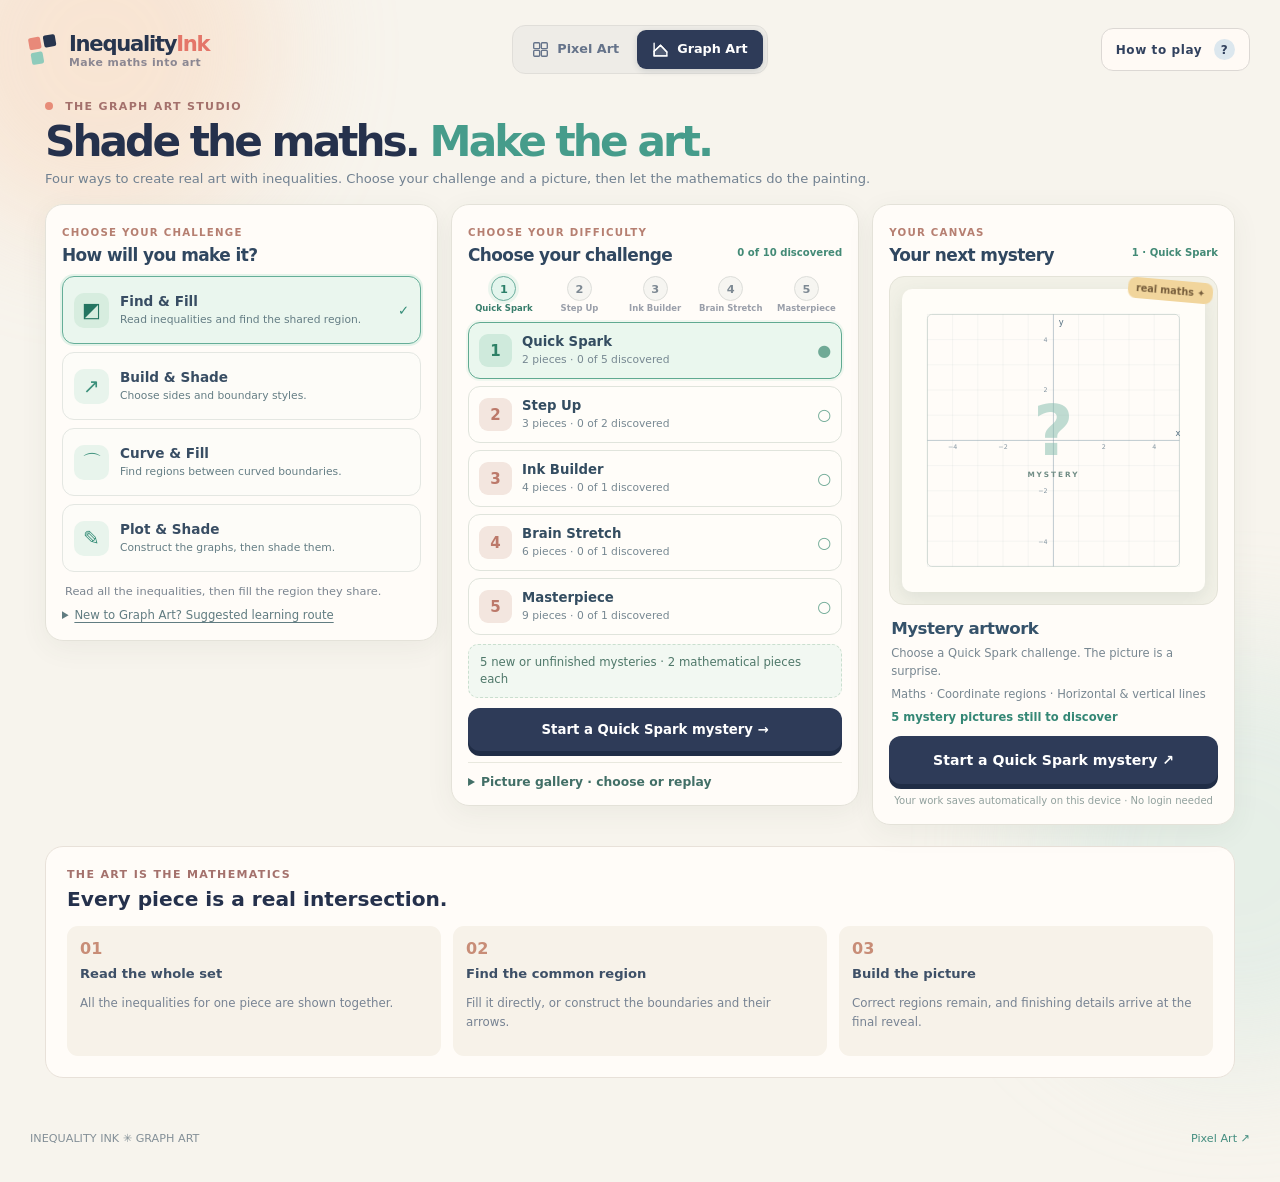
==== regions/index.html @ f9f7d922 "Refresh Graph Art modules so new Quick Spark pictures load on existing devices" ====
<!doctype html>
<html lang="en">
<head>
  <meta charset="utf-8" />
  <meta name="viewport" content="width=device-width,initial-scale=1.0" />
  <meta name="theme-color" content="#f5f1e9" />
  <meta name="description" content="Create mathematical graph art across four modes: find and fill inequalities, build regions, fill curved regions, or plot and shade your own graph boundaries." />
  <title>Graph Art | Inequality Ink</title>
  <link rel="icon" href="data:image/svg+xml,%3Csvg xmlns='http://www.w3.org/2000/svg' viewBox='0 0 64 64'%3E%3Crect width='64' height='64' rx='14' fill='%232c3b57'/%3E%3Cpath d='M9 32 32 8 55 32 32 56Z' fill='%237cc2af'/%3E%3Cpath d='M9 32 32 8 32 32Z' fill='%23f6a17e'/%3E%3C/svg%3E" />
  <link rel="stylesheet" href="../styles.css?v=paint-desktop-v3" />
  <link rel="stylesheet" href="./regions.css?v=difficulty-graph-v1" />
  <link rel="stylesheet" href="../studio-design.css?v=pass3-v1" />
  <link rel="stylesheet" href="../help/how-to-play.css?v=guide-v1" />
  <script type="module" src="../help/how-to-play.mjs?v=guide-graph-tiers-v1"></script>
  <script type="module" src="./regions-app.mjs?v=graph-quick-sparks-v1"></script>
</head>
<body class="regions-page">
  <div class="ambient ambient-a" aria-hidden="true"></div>
  <div class="ambient ambient-b" aria-hidden="true"></div>
  <div class="app">
    <header class="topbar">
      <a class="brand" href="../" aria-label="Inequality Ink home">
        <span class="brand-mark" aria-hidden="true"><i></i><i></i><i></i></span>
        <span><strong>Inequality<span class="brand-accent">Ink</span></strong><small>Make maths into art</small></span>
      </a>
      <div class="top-actions">
        <nav class="studio-switch" aria-label="Art style">
          <a class="studio-tab" href="../"><span class="studio-icon" aria-hidden="true"><svg viewBox="0 0 20 20" fill="none"><rect x="2" y="2" width="7" height="7" rx="1.2"/><rect x="11" y="2" width="7" height="7" rx="1.2"/><rect x="2" y="11" width="7" height="7" rx="1.2"/><rect x="11" y="11" width="7" height="7" rx="1.2"/></svg></span><span>Pixel Art</span></a>
          <a class="studio-tab is-active" href="./" aria-current="page"><span class="studio-icon" aria-hidden="true"><svg viewBox="0 0 20 20" fill="none"><path d="M2.5 2.5v15h15"/><path d="m2.5 12 7.5-7 7.5 8v4.5h-15z" fill="currentColor" fill-opacity=".17"/><path d="m2.5 12 7.5-7 7.5 8" stroke-linejoin="round"/></svg></span><span>Graph Art</span></a>
        </nav>
        <button type="button" class="top-button graph-help-link" data-how-to-play>How to play <span aria-hidden="true">?</span></button>
      </div>
    </header>
    <main class="region-main">

      <section id="graphPicker" class="graph-picker graph-hub-picker" aria-labelledby="graphPickerTitle">
        <div class="graph-landing-intro">
          <div class="eyebrow"><span class="spark-dot"></span> THE GRAPH ART STUDIO</div>
          <h1 id="graphPickerTitle">Shade the maths. <em>Make the art.</em></h1>
          <p>Four ways to create real art with inequalities. Choose your challenge and a picture, then let the mathematics do the painting.</p>
        </div>

        <div class="graph-hub-workspace">
          <section class="graph-picker-modes graph-hub-modes" aria-labelledby="graphHubModeHeading">
            <div class="graph-hub-panel-heading">
              <span class="eyebrow">CHOOSE YOUR CHALLENGE</span>
              <h2 id="graphHubModeHeading">How will you make it?</h2>
            </div>
            <div class="graph-mode-grid" role="group" aria-label="Choose Graph Art mode">
              <button type="button" class="graph-mode-card" id="graphModeFill" aria-pressed="true">
                <span class="graph-mode-icon" aria-hidden="true">◩</span>
                <span><strong>Find &amp; Fill</strong><small>Read inequalities and find the shared region.</small></span>
                <span class="graph-mode-tick" aria-hidden="true">✓</span>
              </button>
              <button type="button" class="graph-mode-card" id="graphModeBuild" aria-pressed="false">
                <span class="graph-mode-icon" aria-hidden="true">↗</span>
                <span><strong>Build &amp; Shade</strong><small>Choose sides and boundary styles.</small></span>
                <span class="graph-mode-tick" aria-hidden="true">✓</span>
              </button>
              <button type="button" class="graph-mode-card" id="graphModeCurve" aria-pressed="false">
                <span class="graph-mode-icon" aria-hidden="true">⌒</span>
                <span><strong>Curve &amp; Fill</strong><small>Find regions between curved boundaries.</small></span>
                <span class="graph-mode-tick" aria-hidden="true">✓</span>
              </button>
              <button type="button" class="graph-mode-card" id="graphModePlot" aria-pressed="false">
                <span class="graph-mode-icon" aria-hidden="true">✎</span>
                <span><strong>Plot &amp; Shade</strong><small>Construct the graphs, then shade them.</small></span>
                <span class="graph-mode-tick" aria-hidden="true">✓</span>
              </button>
            </div>
            <p id="graphModeDescription" class="graph-hub-mode-description">Read all the inequalities, then fill their common region.</p>
            <details class="graph-learning-route">
              <summary>New to Graph Art? Suggested learning route</summary>
              <p><strong>Build &amp; Shade → Find &amp; Fill → Curve &amp; Fill → Plot &amp; Shade.</strong> Start anywhere; all challenges and pictures remain available.</p>
            </details>
          </section>

          <section class="graph-picture-picker graph-hub-pictures" aria-labelledby="graphPictureHeading">
            <div class="graph-hub-panel-heading">
              <span class="eyebrow">CHOOSE YOUR DIFFICULTY</span>
              <div class="graph-hub-picture-heading">
                <h2 id="graphPictureHeading">Choose your challenge</h2>
                <span id="graphGalleryProgress" aria-live="polite">0 discoveries</span>
              </div>
            </div>
            <div id="graphStageTrack" class="graph-stage-track" role="group" aria-label="Progress through five mathematical difficulties"></div>
            <div id="graphDifficultyChoices" class="graph-difficulty-choices" role="group" aria-label="Choose Graph Art mathematical difficulty"></div>
            <p id="graphMysteryHint" class="graph-mystery-hint" role="status" aria-live="polite">Choose your challenge; your picture is a surprise.</p>
            <div class="graph-mystery-cta">
              <button type="button" id="graphStartMystery" class="button button-primary">Start a mystery →</button>
              <button type="button" id="graphContinueMystery" class="button button-light" hidden>Continue your picture →</button>
            </div>
            <details id="graphPictureGallery" class="graph-more-pictures graph-mystery-gallery">
              <summary>Picture gallery · choose or replay</summary>
              <p>Optional: choose a particular picture or revisit one you have discovered. Your existing pictures and progress remain here.</p>
              <div id="graphPictureCards" class="graph-picture-grid" role="group" aria-label="Original five-stage picture gallery"></div>
              <details id="graphPracticeSection" class="graph-more-pictures graph-practice-section">
                <summary>Extra picture at Step Up</summary>
                <p>Another challenge at the same maths level, with independent saved progress.</p>
                <div id="graphPracticeCards" class="graph-picture-grid graph-practice-cards" role="group" aria-label="Optional practice pictures"></div>
              </details>
              <details id="graphMorePictures" class="graph-more-pictures" hidden>
                <summary>Earlier pictures with saved progress</summary>
                <p>Your earlier artwork is still here and keeps its own progress.</p>
                <div id="graphExtraCards" class="graph-picture-grid graph-extra-grid" role="group" aria-label="Earlier pictures"></div>
              </details>
            </details>
          </section>

          <section class="graph-hub-preview" aria-labelledby="graphPreviewHeading">
            <div class="graph-hub-panel-heading">
              <span class="eyebrow">YOUR CANVAS</span>
              <div class="graph-hub-picture-heading">
                <h2 id="graphPreviewHeading">Your next mystery</h2>
                <span id="graphPreviewStage" class="graph-hub-stage">1 · Starter</span>
              </div>
            </div>
            <div class="graph-hub-art-frame">
              <svg id="graphPreviewSvg" viewBox="0 0 620 620" role="img" aria-label="Coordinate canvas. The mystery artwork is still hidden."></svg>
              <span class="graph-hub-art-sticker" aria-hidden="true">real maths ✦</span>
            </div>
            <div class="graph-hub-art-info">
              <strong id="graphPreviewName">Mystery artwork</strong>
              <p id="graphPreviewFocus">Select the maths you want to practise.</p>
              <p id="graphPreviewSkills" class="graph-skill-note"></p>
              <p id="graphPreviewProgress" aria-live="polite">A quick win to get you started.</p>
            </div>
            <button type="button" class="button button-primary graph-hub-start" id="graphStartPicture">Start a mystery ↗</button>
            <p class="graph-hub-reassurance">Your work saves automatically on this device · No login needed</p>
          </section>
        </div>
      </section>

      <section id="graphPlay" class="graph-play" hidden aria-label="Graph Art activity">
        <div class="graph-game-top">
          <button type="button" id="graphBack" class="graph-quiet-button">← Pictures</button>
          <div class="graph-game-title"><span class="eyebrow" id="graphGameMode">FIND &amp; FILL</span><h1 id="graphPictureName">Little House</h1><span class="graph-game-focus" id="graphGameFocus"></span></div>
          <div class="graph-game-actions"><span id="graphPieceCount" class="graph-piece-pill">Piece 1 of 3</span><button type="button" id="graphRestartPlaying" class="graph-quiet-button graph-restart-button" aria-label="Start this picture over">↺ Start over</button></div>
        </div>
        <div class="graph-progress-track" role="progressbar" aria-label="Picture pieces complete" aria-valuemin="0" aria-valuemax="100" aria-valuenow="0" id="graphProgress"><div id="graphProgressFill"></div></div>
        <div id="graphPieceMarkers" class="graph-piece-markers" aria-hidden="true"></div>
        <div class="region-workspace graph-workspace">
          <section class="panel graph-canvas-panel" aria-labelledby="graphCanvasHeading">
            <div class="graph-panel-top">
              <div><span class="panel-kicker">YOUR MATHEMATICAL CANVAS</span><h2 id="graphCanvasHeading">Find the overlap</h2></div>
              <span class="graph-canvas-count" id="graphCanvasCount">0 / 3</span>
            </div>
            <div class="graph-frame">
              <svg id="graphArtGraph" viewBox="0 0 620 620" tabindex="0" role="group"
                aria-label="Interactive coordinate graph. Click a region to fill it. For keyboard use, press arrow keys to move the cursor and Enter to fill."></svg>
            </div>
            <div class="graph-canvas-footer">
              <span id="graphCanvasInstruction">Tap inside the region where every inequality is true.</span>
              <span class="graph-canvas-key">◌ Ghost line &nbsp; ▰ Painted piece</span>
            </div>
          </section>
          <section class="panel graph-task-panel" aria-labelledby="graphTaskTitle">
            <div class="graph-task-heading">
              <div><span class="panel-kicker" id="graphTaskKicker">PIECE 1 OF 3</span><h2 id="graphTaskTitle">Golden walls</h2></div>
              <span id="graphPieceSwatch" class="graph-piece-swatch" aria-hidden="true"></span>
            </div>
            <p id="graphTaskLead" class="graph-task-lead">Find the region that satisfies every inequality.</p>
            <div class="graph-rule-heading"><strong>All the inequalities for this shape</strong><span id="graphRuleCount">4 inequalities</span></div>
            <div id="graphRuleList" class="graph-rule-list" aria-label="Inequalities defining this piece"></div>
            <div id="graphFillControls" class="graph-fill-controls">
              <div class="graph-tool-hint"><span aria-hidden="true">▨</span><div><strong>Fill tool selected</strong><small>Tap a region on the graph. A wrong region flashes red and clears; a correct one stays until you check.</small></div></div>
              <div class="graph-commands">
                <button type="button" id="graphUndoFill" class="button button-light">↶ Undo fill</button>
                <button type="button" id="graphCheckFill" class="button button-primary">Check region →</button>
              </div>
            </div>
            <div id="graphBuildControls" class="graph-build-controls" hidden>
              <p class="graph-selected-rule"><span class="eyebrow">SELECTED INEQUALITY</span><strong id="graphActiveEquation">y ≥ 0</strong></p>
              <fieldset class="graph-choice-set">
                <legend>Which side satisfies it?</legend>
                <div class="graph-choice-row"><button type="button" id="graphSideA" aria-pressed="false">Above</button><button type="button" id="graphSideB" aria-pressed="false">Below</button></div>
              </fieldset>
              <fieldset class="graph-choice-set">
                <legend>What style should its boundary have?</legend>
                <div class="graph-choice-row"><button type="button" id="graphSolid" aria-pressed="false">━━ Solid</button><button type="button" id="graphDashed" aria-pressed="false">┄┄ Dashed</button></div>
              </fieldset>
              <button type="button" id="graphAddLine" class="button button-primary graph-full-button">Add this boundary →</button>
              <p id="graphBuildWaiting" class="graph-build-waiting" hidden aria-live="polite">Watch the arrows meet in the common region…</p>
              <details class="graph-overlap-note" aria-label="Why the intersection is shaded">
                <summary><span class="graph-overlap-symbol" aria-hidden="true">∩</span><strong>Why this region?</strong></summary>
                <p id="graphOverlapText">Each arrow shows one valid half-plane. The shared region satisfies every inequality.</p>
              </details>
              <button type="button" id="graphNextPiece" class="button button-primary graph-full-button graph-next-piece" hidden>Next piece →</button>
            </div>
            <div id="graphReverseControls" class="graph-reverse-controls" hidden>
              <div class="graph-tool-hint"><span aria-hidden="true">↔</span><div><strong>Read the shaded graph</strong><small>The shaded side and boundary style are shown. Which inequality matches?</small></div></div>
              <div id="graphReverseChoices" class="graph-reverse-options" role="group" aria-label="Choose the inequality shown by the graph"></div>
              <p id="graphReverseWaiting" class="graph-build-waiting" hidden aria-live="polite">Watch the region come together…</p>
              <button type="button" id="graphReverseNext" class="button button-primary graph-full-button graph-next-piece" hidden>Next piece →</button>
            </div>
            <p id="graphFeedback" class="graph-feedback" role="status" aria-live="polite">Select the common region to start.</p>
            <details id="graphWhy" class="graph-why" hidden>
              <summary>Why this choice?</summary><p id="graphWhyText"></p>
            </details>
            <div class="graph-help-actions">
              <button type="button" id="graphHint" class="graph-quiet-button">✳ Give me a hint</button>
              <span>No penalty for trying again</span>
            </div>
            <p id="graphHintText" class="graph-hint" hidden></p>
          </section>
        </div>
      </section>

      <section id="graphSummary" class="graph-summary" hidden aria-labelledby="graphSummaryTitle">
        <div class="eyebrow">MASTERPIECE COMPLETE ✦</div>
        <h1 id="graphSummaryTitle">Little House</h1>
        <p id="graphSummaryText">You created each piece by finding the intersection of its inequalities.</p>
        <div class="graph-summary-art-shell"><svg id="graphSummaryArt" viewBox="0 0 620 620" role="img" aria-label="Your completed mathematical artwork"></svg></div>
        <div id="graphSummaryMetrics" class="graph-summary-metrics" aria-label="Picture completion statistics"></div>
        <div id="graphSummaryStats" class="graph-summary-stats"></div>
        <div class="graph-summary-buttons">
          <button type="button" id="graphReplayReveal" class="button button-light">Watch reveal ✦</button>
          <button type="button" id="graphSavePicture" class="button button-light">Save picture ↓</button>
          <button type="button" id="graphRestart" class="button button-light">Play again ↻</button>
          <button type="button" id="graphNextPicture" class="button button-primary">Another mystery →</button>
          <button type="button" id="graphChooseAgain" class="button button-light">Choose a challenge</button>
        </div>
      </section>

      <section id="how-graph-art-works" class="graph-how" aria-labelledby="graphHowTitle">
        <div class="eyebrow">THE ART IS THE MATHEMATICS</div>
        <h2 id="graphHowTitle">Every piece is a real intersection.</h2>
        <div class="graph-how-grid">
          <div><span>01</span><strong>Read the whole set</strong><p>All the inequalities for one piece are shown together.</p></div>
          <div><span>02</span><strong>Find the common region</strong><p>Fill it directly, or construct the boundaries and their arrows.</p></div>
          <div><span>03</span><strong>Build the picture</strong><p>Correct regions remain, and finishing details arrive at the final reveal.</p></div>
        </div>
      </section>
    </main>
    <footer class="region-footer"><span>INEQUALITY INK ✳ GRAPH ART</span><a href="../">Pixel Art ↗</a></footer>
  </div>

  <dialog id="graphReveal" class="graph-reveal" aria-labelledby="graphRevealTitle" aria-describedby="graphRevealStatus">
    <div class="graph-reveal-layout">
      <header class="graph-reveal-head">
        <div><span class="eyebrow">INEQUALITY INK ✦ THE BIG REVEAL</span><h2 id="graphRevealTitle">Your art is coming together!</h2></div>
        <button type="button" id="graphRevealClose" class="graph-reveal-close" aria-label="Close picture reveal">×</button>
      </header>
      <div class="graph-reveal-board">
        <svg id="graphRevealSvg" viewBox="0 0 620 620" role="img" aria-label="Your completed mathematical regions forming a colourful geometric picture"></svg>
      </div>
      <div class="graph-reveal-foot">
        <p id="graphRevealStatus" role="status" aria-live="polite">Watch your regions come together.</p>
        <div class="graph-reveal-buttons">
          <button type="button" id="graphRevealSkip">Show finished picture →</button>
          <button type="button" id="graphRevealAgain" hidden>Replay ✦</button>
          <button type="button" id="graphDownload" hidden>↓ Save PNG</button>
        </div>
      </div>
    </div>
  </dialog>
</body>
</html>
---- styles.css ----
*{box-sizing:border-box}body{margin:0;background:#f7f3ec;color:#25314c;font-family:Inter,ui-sans-serif,system-ui,sans-serif}button,input,textarea{font:inherit}button{cursor:pointer}button:focus-visible,input:focus-visible,textarea:focus-visible{outline:3px solid #6e91c9;outline-offset:2px}[hidden]{display:none!important}.ambient{position:fixed;z-index:-1;border-radius:50%;filter:blur(60px);opacity:.35}.ambient-a{width:360px;height:360px;background:#fac9a5;top:-130px;left:-80px}.ambient-b{width:410px;height:410px;background:#c7e4dd;right:-160px;bottom:-160px}.app{max-width:1320px;padding:18px 30px;margin:auto}.topbar{display:flex;justify-content:space-between;align-items:center;padding:10px 0 20px;gap:12px}.brand{display:flex;align-items:center;gap:12px;text-decoration:none;color:#27354e}.brand strong{display:block;font-size:1.32rem;letter-spacing:-.06em}.brand small{display:block;font-size:.68rem;color:#8b8792;font-weight:650;letter-spacing:.04em}.brand-accent{color:#e47669}.brand-mark{display:grid;grid-template-columns:repeat(2,12px);gap:3px;transform:rotate(-10deg)}.brand-mark i{width:12px;height:12px;background:#e88979;border-radius:2px}.brand-mark i:nth-child(2){background:#27354e}.brand-mark i:nth-child(3){background:#8fcbbb}.brand-mark i:nth-child(4){background:#efc777}.top-actions{display:flex;align-items:center;gap:12px}.course-tag,.top-button{font-size:.75rem;letter-spacing:.05em;font-weight:750}.course-tag{color:#7c7778}.top-button{border:1px solid #dcd8d4;background:#fffaf5;border-radius:12px;padding:10px 14px;color:#31415e}.top-button span{display:inline-flex;border-radius:50%;width:21px;height:21px;align-items:center;justify-content:center;background:#dce7ee;margin-left:7px}.eyebrow,.panel-kicker,.section-label{font-size:.69rem;font-weight:900;letter-spacing:.12em;color:#a4716c}.spark-dot,.status-dot{display:inline-block;width:8px;height:8px;background:#e78c78;border-radius:50%;margin-right:7px}.intro-grid{min-height:calc(100vh - 150px);display:grid;grid-template-columns:1.15fr 1fr;align-items:center;gap:50px;padding:25px 0 55px}.intro-copy h1{font-size:clamp(3rem,6.1vw,6.25rem);letter-spacing:-.09em;line-height:1.06;margin:18px 0 24px}.intro-copy h1 em{font-style:normal;color:#e78b78}.intro-lead{font-size:1.16rem;line-height:1.75;max-width:520px;color:#747985}.intro-steps{display:grid;gap:10px;margin:28px 0}.intro-steps div{display:flex;align-items:center;gap:13px}.intro-steps span{font-weight:900;color:#e1937b}.intro-steps p{margin:0;color:#636e7e}.intro-steps b{color:#35425e}.intro-buttons,.finish-actions{display:flex;flex-wrap:wrap;gap:10px}.button{padding:13px 20px;border-radius:12px;border:1px solid transparent;font-weight:800;font-size:.87rem;transition:transform .15s,background .15s}.button:hover{transform:translateY(-1px)}.button-primary{background:#2e3b58;color:white;box-shadow:0 5px 0 #202d46}.button-primary:hover{background:#405577}.button-light{background:#fff;color:#34435f;border-color:#e2ded9}.button-large{padding:17px 25px}.tiny-copy{font-size:.76rem;color:#8e929c;margin-top:25px}.intro-art{position:relative;padding:25px 35px 35px}.intro-art-frame,.panel,.finish-card{background:#fffdf9;border:1px solid #e5dfd7;border-radius:23px;box-shadow:0 17px 48px #4e4c5320}.intro-art-frame{padding:20px;transform:rotate(2deg)}.art-frame-heading{display:flex;align-items:center;color:#747c8a;letter-spacing:.08em;font-size:.7rem;font-weight:850}.art-frame-heading span:last-child{margin-left:auto}.intro-sprite{display:block;margin:22px auto;width:min(100%,310px);height:auto;image-rendering:pixelated;background:#f4f5f6;border-radius:8px}.art-caption{display:flex;justify-content:space-between;color:#91929a;font-size:.8rem}.sticker{position:absolute;z-index:1;background:#f2bf72;padding:13px;border-radius:14px;font-size:.8rem;font-weight:900;box-shadow:0 8px 19px #52505a22;transform:rotate(-10deg)}.sticker-top{right:0;top:4px}.sticker-bottom{left:0;bottom:3px;background:#add9c9;transform:rotate(5deg)}.play-heading{display:flex;justify-content:space-between;align-items:center;gap:15px;padding:15px 0}.play-heading h1{margin:6px 0;font-size:clamp(1.8rem,3vw,2.75rem);letter-spacing:-.065em}.heading-spark{color:#e6a975;font-size:.65em;margin-left:10px}.subhead{color:#80838a;margin:0;font-size:.89rem}.progress-shell{padding:9px 0 17px}.progress-heading{display:flex;justify-content:space-between;margin-bottom:9px;color:#7d8390;font-size:.76rem;font-weight:750}.progress-heading b{color:#283950}.progress-markers{display:flex;gap:5px;margin-bottom:9px}.progress-markers span{flex:1;height:7px;border-radius:5px;background:#dedfdf}.progress-markers span.done{background:#dd8b7b}.progress-track{height:5px;border-radius:8px;background:#e3e1df;overflow:hidden}.progress-fill{width:0;height:100%;background:#71ad9d;transition:width .3s}.game-grid{display:grid;grid-template-columns:minmax(300px,.85fr) minmax(520px,1.2fr);gap:20px;align-items:start}.panel{padding:22px}.panel-heading{display:flex;justify-content:space-between;align-items:center;gap:10px;margin-bottom:20px}.panel-heading h2{font-size:1.32rem;margin:3px 0;letter-spacing:-.045em}.panel-pill,.mode-tag{border-radius:20px;padding:6px 10px;background:#e4efe8;color:#38745f;font-size:.7rem;font-weight:850}.mode-tag{background:#fbe8db;color:#a26a54}.canvas-stage{position:relative;background:#f2eee9;border:1px solid #e5ded5;border-radius:17px;padding:24px;display:flex;align-items:center;justify-content:center}.canvas-stage svg{width:100%;max-width:386px;image-rendering:pixelated;background:#e9e4db;box-shadow:0 6px 25px #4b506520}.board-corner{position:absolute;font-size:23px;color:#bfa995}.top-left{top:5px;left:11px}.bottom-right{bottom:5px;right:11px}.canvas-under{display:flex;justify-content:space-between;align-items:center;margin-top:15px;color:#777f8a;font-size:.73rem}.canvas-legend{display:flex;gap:7px;align-items:center}.canvas-legend i{width:9px;height:9px;background:#65738d;border-radius:2px}.canvas-tip{margin-top:20px;padding:14px;border-radius:12px;background:#f8eee5;color:#9c745f;font-size:.82rem}.canvas-tip span{margin-right:8px}.question-prompt{font-size:.87rem;color:#6e7683;line-height:1.6;margin:-4px 0 15px}.equation-card{background:#f8f3ec;border:1px solid #eee8e0;border-radius:14px;text-align:center;padding:15px 12px;margin:10px 0 18px}.equation-label{color:#a19387;font-size:.65rem;letter-spacing:.12em;font-weight:900}.equation{font-size:clamp(1.2rem,2vw,1.7rem);font-weight:750;margin:7px 0 2px;letter-spacing:.015em}.numberline-heading{display:flex;justify-content:space-between;align-items:center}.interactive-label{font-size:.69rem;color:#438f85;font-weight:850}.numberline-holder{width:100%;background:#faf9f6;border:1px solid #e7e5e1;border-radius:13px;overflow:hidden;margin:8px 0}.numberline-holder svg{display:block;width:100%;height:auto;touch-action:none;user-select:none}.direction-chooser{display:flex;gap:5px;margin:9px 0 14px}.direction-chooser button{flex:1;border:1px solid #dedfe3;border-radius:9px;padding:8px 3px;background:#fff;color:#637082;font-size:.76rem;font-weight:800}.direction-chooser button.selected{border-color:#729ea0;background:#eaf7f1;color:#37696a}.endpoint-grid{display:grid;grid-template-columns:1fr 1fr;gap:12px}.endpoint-card{border:1px solid #e8e3dc;border-radius:14px;padding:12px;min-width:0}.endpoint-card.active{border-color:#6e8ca7;box-shadow:0 0 0 2px #dde8ee}.endpoint-head{display:flex;align-items:center;gap:8px;font-size:.8rem}.endpoint-marker{display:grid;place-items:center;width:23px;height:23px;border-radius:7px;background:#e8eff8;color:#58729e;font-size:.73rem}.right-marker{background:#fbebe6;color:#c47868}.endpoint-stepper{display:flex;gap:5px;margin:12px 0}.endpoint-stepper button,.endpoint-stepper input{text-align:center;border:1px solid #e4e4e6;background:#f7f7f8;color:#354663;border-radius:8px;min-width:0;height:36px}.endpoint-stepper button{flex:0 0 35px;font-size:1.1rem;font-weight:800}.endpoint-stepper input{flex:1;width:45px;font-weight:800}.circle-buttons{display:flex;gap:5px}.circle-buttons button{flex:1;min-width:0;padding:7px 2px;background:white;border:1px solid #e5e5e7;border-radius:8px;font-size:.72rem;color:#5b6579;font-weight:750;display:flex;align-items:center;justify-content:center;gap:5px}.circle-buttons button.selected{background:#e5f1f6;border-color:#94bdc9;color:#2d5f74}.open-circle,.closed-circle{display:inline-block;width:13px;height:13px;border:2px solid #6984a9;border-radius:50%;flex:none}.closed-circle{background:#6984a9}.read-area .section-label{display:block;margin:13px 0 7px}.option-grid{display:grid;grid-template-columns:1fr 1fr;gap:9px}.option-grid button{border:1px solid #e0e2e6;border-radius:10px;padding:15px 10px;color:#374766;background:#fff;font-size:1rem;font-weight:700}.option-grid button.selected{border-color:#628d9d;background:#e7f4f3}.working-shell{margin-top:12px}.working-shell label{font-size:.75rem;font-weight:850;color:#596578;display:block;margin-bottom:6px}.working-shell label span{font-weight:400;color:#9b9fa5}.working-shell textarea{width:100%;resize:vertical;border:1px solid #dedfe2;border-radius:10px;padding:10px;min-height:55px}.feedback{font-size:.84rem;border-radius:10px;line-height:1.55}.feedback:not(:empty){padding:12px;margin-top:14px;background:#fff0e8;color:#905c40}.feedback.success:not(:empty){background:#eaf7ef;color:#34705b}.hint-panel{padding:12px;background:#f0f1f8;border-left:3px solid #8392b9;border-radius:7px;margin-top:12px;font-size:.84rem;line-height:1.6}.hint-panel p{margin:0}.question-footer{display:flex;justify-content:space-between;gap:12px;align-items:center;border-top:1px solid #eeeae4;padding-top:17px;margin-top:18px}.footer-actions{display:flex;gap:8px}.game-foot,.page-footer{display:flex;justify-content:space-between;gap:10px;font-size:.72rem;color:#99949c;margin:20px 0}.finish-screen{display:grid;place-items:center;min-height:75vh}.finish-card{text-align:center;width:min(100%,600px);padding:32px}.finish-card h1{font-size:clamp(2.4rem,5vw,4rem);letter-spacing:-.07em;margin:10px 0}.finish-card p{color:#717783;line-height:1.6}.finish-stamp{font-size:.72rem;color:#bd8167;letter-spacing:.13em;font-weight:900}.finished-art-shell{width:min(100%,330px);margin:17px auto;background:#f0e8dc;padding:18px;border-radius:18px}.finished-art-shell svg{display:block;width:100%;image-rendering:pixelated}.finish-stats{display:grid;grid-template-columns:repeat(3,1fr);gap:8px;margin:18px 0}.finish-stats div{border-radius:12px;padding:12px 5px;background:#f4f3f1}.finish-stats b{display:block;font-size:1.45rem}.finish-stats span{font-size:.72rem;color:#8c8992}.finish-actions{justify-content:center}.help-dialog{max-width:520px;border:1px solid #ded9d1;border-radius:22px;padding:0;box-shadow:0 25px 80px #20314c45;color:#2e3d58}.help-dialog::backdrop{background:#202b3c9e}.help-inner{padding:25px}.dialog-head{display:flex;justify-content:space-between;align-items:center}.dialog-head h2{margin:0;font-size:1.5rem}.dialog-head button{border:0;background:#f0eee9;width:34px;height:34px;border-radius:10px;font-size:1.5rem}.help-inner>p{line-height:1.6;color:#687284;font-size:.9rem}.help-rule{display:flex;align-items:center;gap:17px;background:#f7f5f1;border-radius:12px;padding:12px;margin:7px 0}.help-rule .open-circle,.help-rule .closed-circle{width:20px;height:20px}.help-rule p{margin:3px 0 0;font-size:.8rem;color:#7d8491}.help-star{font-size:1.4rem;color:#749db1}.dialog-done{width:100%;margin-top:10px}
@media(max-width:1000px){.app{padding:15px}.game-grid{grid-template-columns:minmax(270px,.85fr) minmax(420px,1.2fr);gap:12px}.panel{padding:15px}.intro-grid{gap:15px}.endpoint-card{padding:8px}.endpoint-stepper button{flex-basis:29px}.endpoint-head{font-size:.71rem}}
@media(max-width:740px){.course-tag{display:none}.app{padding:10px 12px}.topbar{padding-bottom:12px}.intro-grid{grid-template-columns:1fr;gap:10px;padding:28px 0}.intro-copy h1{font-size:3.4rem}.intro-art{max-width:400px;margin:auto}.game-grid{grid-template-columns:1fr}.canvas-stage{padding:13px}.canvas-stage svg{max-width:280px}.play-heading{align-items:start}.play-heading h1{font-size:1.8rem}.reset-button{padding:9px;font-size:.7rem}.panel{padding:16px}.game-foot{flex-direction:column}.question-footer{flex-wrap:wrap}.question-footer .footer-actions{margin-left:auto}.finish-card{padding:20px}.intro-lead{font-size:1rem}}
@media(max-width:380px){.endpoint-grid{gap:6px}.endpoint-card{padding:6px}.endpoint-stepper{gap:3px}.endpoint-stepper button{flex-basis:25px}.circle-buttons button{font-size:.64rem}.top-button{padding:9px;font-size:.68rem}}
@media(prefers-reduced-motion:reduce){*,*::before,*::after{animation-duration:.01ms!important;transition-duration:.01ms!important;scroll-behavior:auto!important}}

/* Level choice: one continuous picture, four mathematically distinct pathways. */
.level-heading{display:flex;justify-content:space-between;align-items:center;gap:12px;margin:24px 0 10px}
.level-heading #levelProgress{font-size:.75rem;color:#6d798b;font-weight:700}
.level-grid{display:grid;grid-template-columns:repeat(2,minmax(0,1fr));gap:9px;max-width:590px}
.level-card{min-width:0;display:flex;align-items:center;gap:11px;position:relative;padding:14px 12px;
  text-align:left;background:#fffdfb;border:2px solid #e3dfd9;border-radius:13px;color:#314159;
  transition:border-color .16s,background .16s,transform .16s}
.level-card:hover{transform:translateY(-2px);background:#fff}
.level-card.selected{border-color:#518a8b;background:#eef9f3;box-shadow:0 2px 0 #b8d8d1}
.level-card>span:nth-child(2){display:flex;flex-direction:column;gap:3px;min-width:0}
.level-card b{font-size:.82rem;line-height:1.2}
.level-card small{font-size:.68rem;font-weight:550;color:#7c8390;line-height:1.3}
.level-icon{flex:none;width:32px;height:32px;background:#f3ece4;color:#b76c60;display:grid;place-items:center;font-size:1.15rem;border-radius:8px}
.level-card.selected .level-icon{background:#d6efe4;color:#377e70}
.level-badge{position:absolute;top:-8px;right:7px;border-radius:9px;padding:3px 7px;background:#eabe75;font-size:.55rem;letter-spacing:.04em;color:#655032;font-weight:900}
.level-description{font-size:.79rem;line-height:1.55;color:#6f7e86;margin:10px 0 18px;max-width:590px;min-height:35px}
.play-heading-actions{display:flex;align-items:center;gap:7px;flex-wrap:wrap;justify-content:flex-end}
.mirror-notice{display:flex;gap:10px;align-items:center;background:#eaf5f1;border:1px solid #cce7dc;border-radius:12px;
  color:#416f65;padding:12px;margin:15px 0 0;font-size:.77rem;line-height:1.5;font-weight:700}
.mirror-symbol{flex:none;font-size:1.3rem}
.mirror-explainer{display:flex;flex-direction:column;gap:4px;margin-bottom:12px;padding:10px 12px;border-radius:12px;
  background:#eff7f3;border:1px solid #d3eade;color:#5a716c;font-size:.78rem;line-height:1.55}
.mirror-explainer b{color:#3e7166;font-size:.72rem;letter-spacing:.06em}
.finish-level-label{text-transform:uppercase;letter-spacing:.1em;font-weight:800;font-size:.71rem!important;color:#9c7965!important}
@keyframes inkPop{0%{opacity:0;transform:translateY(.7px) scaleY(.3)}75%{opacity:1}100%{opacity:1;transform:translateY(0) scaleY(1)}}
.ink-new-primary{transform-box:fill-box;transform-origin:center;animation:inkPop .24s ease-out both}
.ink-new-reflection{transform-box:fill-box;transform-origin:center;animation:inkPop .27s ease-out .43s both}
.ink-new-full{transform-box:fill-box;transform-origin:center;animation:inkPop .24s ease-out both}
@media(min-width:741px) and (max-width:1000px){.level-grid{grid-template-columns:1fr 1fr}.level-card{padding:10px 8px;gap:6px}.level-card b{font-size:.72rem}.level-card small{font-size:.62rem}.level-icon{width:27px;height:27px}}
@media(max-width:740px){.intro-grid{align-items:start}.level-grid{grid-template-columns:1fr 1fr}.level-card{padding:12px 8px;gap:6px}.level-card b{font-size:.76rem}.level-card small{font-size:.65rem}.level-icon{width:27px;height:27px}.play-heading-actions{flex-direction:column}.play-heading-actions .button{width:100%}}
@media(max-width:400px){.level-grid{grid-template-columns:1fr}.level-card{padding:10px}.level-description{min-height:auto}}
@media(prefers-reduced-motion:reduce){.ink-new-primary,.ink-new-reflection,.ink-new-full{animation:none!important}}


/* Mirror Mode keeps the mathematical playing field on a half-width canvas.
   Reflection now happens only in the full-screen completion dialog. */
.canvas-stage svg.half-canvas{max-width:225px;max-height:390px}
.intro-sprite.half-canvas{max-width:190px}

/* Final character details live in independent, staged SVG groups. None
   appear on the mathematical canvas or before the full-colour reveal. */
#finishedArt [data-detail-stage]{pointer-events:none;transform-box:fill-box;transform-origin:center;shape-rendering:crispEdges}
#finishedArt [data-detail-stage] rect{shape-rendering:crispEdges}
@media(prefers-reduced-motion:reduce){
  #finishedArt [data-detail-stage]{transition:none!important}
}

/* A small, deliberate gallery of mystery pictures for the chosen difficulty.
   Selection exposes completion state, never the undiscovered coloured artwork. */
.picture-picker-shell{max-width:590px;margin:8px 0 22px}
.picture-picker-heading{display:flex;align-items:center;justify-content:space-between;gap:10px;margin-bottom:10px}
.picture-picker-heading #picturePickerStatus{font-size:.7rem;font-weight:750;color:#898e99}
.picture-picker{display:grid;grid-template-columns:repeat(2,minmax(0,1fr));gap:10px}
.picture-option{display:flex;gap:10px;align-items:center;min-width:0;text-align:left;
  border:2px solid #e5e2dd;border-radius:15px;padding:12px 10px;background:#fffcf8;
  color:#33415c;transition:background .16s,border-color .16s,transform .16s}
.picture-option:hover{transform:translateY(-1px);background:#fff}
.picture-option.selected{border-color:#628f87;background:#edf8f2}
.picture-option-icon{width:36px;height:36px;flex:none;display:grid;place-items:center;
  border-radius:10px;background:#f5e8e0;color:#cb8b7c;font-size:1.15rem;font-weight:900}
.picture-option.selected .picture-option-icon{background:#ceeade;color:#3b8676}
.picture-option-copy{display:flex;flex:1;min-width:0;flex-direction:column;gap:4px}
.picture-option-copy strong{font-size:.83rem;line-height:1.15}
.picture-option-copy small{font-size:.67rem;color:#7c8491;line-height:1.32}
.picture-option-status{font-size:1rem;font-weight:900;color:#73a79a;margin-left:auto}
@media(max-width:400px){.picture-picker{grid-template-columns:1fr}}


/* The picture reveal is a complete, full-viewport celebration.
   It is NOT part of the statistics card: the dialog closes to show results. */
body.reveal-open{overflow:hidden}
.reveal-dialog{
  position:fixed;inset:0;margin:0;padding:0;
  width:100vw;max-width:none;height:100vh;height:100dvh;
  max-height:none;min-height:0;overflow:hidden;border:0;border-radius:0;
  color:#fff;background:
    radial-gradient(circle at 9% 14%,#455776 0,transparent 38%),
    radial-gradient(circle at 87% 87%,#385b5c 0,transparent 40%),
    #202d46;
  box-shadow:none;
}
.reveal-dialog::backdrop{background:#172033db}
.reveal-layout{
  box-sizing:border-box;display:flex;flex-direction:column;height:100%;
  padding:calc(13px + env(safe-area-inset-top,0px))
    calc(15px + env(safe-area-inset-right,0px))
    calc(13px + env(safe-area-inset-bottom,0px))
    calc(15px + env(safe-area-inset-left,0px));
  gap:8px;
}
.reveal-dialog[open] .reveal-layout{
  animation:reveal-pop-in .4s cubic-bezier(.13,.8,.23,1) both;
}
.reveal-top{display:flex;align-items:flex-start;justify-content:space-between;gap:14px;flex:0 0 auto}
.reveal-intro{min-width:0;flex:1}
.reveal-kicker{font-size:.65rem;letter-spacing:.12em;font-weight:850;color:#f4c69a}
.reveal-kicker span{color:#a4d8c9}
.reveal-top h2{
  margin:7px 0 0;line-height:1.14;letter-spacing:-.04em;
  font-size:clamp(1.35rem,4.1vw,2.2rem);
  color:#fffaf4;max-width:460px;
}
.reveal-close{
  flex:0 0 48px;display:grid;place-items:center;width:48px;height:48px;
  border:2px solid #ffffff6b;border-radius:50%;background:#ffffff21;color:#fff;
  font-size:1.9rem;font-weight:400;line-height:1;
  -webkit-tap-highlight-color:transparent;
}
.reveal-close:hover,.reveal-close:focus-visible{background:#ffffff40}
.reveal-picture-space{
  position:relative;display:flex;flex:1 1 auto;min-height:0;min-width:0;
  justify-content:center;align-items:center;overflow:hidden;padding:8px 3px;
}
.reveal-picture-space::before{
  content:"";position:absolute;inset:12% 13%;border-radius:50%;
  background:radial-gradient(ellipse,#b7d8c02e 0,transparent 68%);
  pointer-events:none;
}
.reveal-board{
  position:relative;flex:none;width:min(100%,54dvh,610px);max-height:100%;
  aspect-ratio:1;overflow:visible;background:#e9e5df;
  border:9px solid #fffaf4;border-radius:9px;isolation:isolate;
  box-shadow:0 0 0 3px #72918f,0 20px 55px #101828a8;
  transition:box-shadow .9s ease-out;
}
.reveal-board.has-colour{
  box-shadow:0 0 0 3px #f1c99b,0 0 52px #f9d6a363,0 20px 55px #101828a8;
}
.reveal-build-layer,.reveal-mirror-layer,.reveal-final-art{
  position:absolute;top:0;height:100%;image-rendering:pixelated;
}
.reveal-build-layer{bottom:0;z-index:1}
.reveal-build-layer svg{display:block;width:100%;height:100%;image-rendering:pixelated;shape-rendering:crispEdges}
.reveal-mirror-layer{inset:0;z-index:2;display:flex;perspective:860px;transform-style:preserve-3d}
.reveal-mirror-layer svg{
  width:50%;height:100%;flex:0 0 50%;display:block;
  image-rendering:pixelated;shape-rendering:crispEdges;
}
.reveal-mirror-left{transform-origin:right center;transform:rotateY(180deg);opacity:0}
.reveal-mirror-layer.is-unfolding .reveal-mirror-left{
  opacity:1;animation:reveal-unfold 1.12s cubic-bezier(.22,.72,.14,1) both;
}
.reveal-mirror-layer.is-open .reveal-mirror-left{transform:rotateY(0deg);opacity:1}
.reveal-final-art{
  inset:0;z-index:3;display:block;width:100%;height:100%;opacity:0;
  transition:opacity .95s ease-out;pointer-events:none;
  image-rendering:pixelated;shape-rendering:crispEdges;
}
.reveal-board.has-colour .reveal-final-art{opacity:1}
.reveal-final-art [data-detail-stage]{pointer-events:none;shape-rendering:crispEdges}
.reveal-ink-row.is-painted{filter:drop-shadow(0 0 .08px #b9d1ed)}
.reveal-bottom{
  flex:0 0 auto;display:flex;flex-direction:column;align-items:center;
  gap:8px;padding:5px 0 0;
}
.reveal-steps{display:flex;justify-content:center;gap:7px;width:100%;max-width:460px}
.reveal-step{
  flex:1;border:1px solid #a3afbe75;border-radius:999px;
  padding:7px 4px;font-weight:850;font-size:.65rem;
  text-align:center;letter-spacing:.03em;color:#bfc8d6;background:#ffffff0b;
  transition:color .25s,background .25s,border-color .25s;
}
.reveal-step.active{border-color:#eac49d;background:#f7ddaf29;color:#fff0d7}
.reveal-step.done{border-color:#8ad3bf;background:#9bdbc92f;color:#d7f8e9}
.reveal-stage-text{
  color:#fffaf3;text-align:center;font-size:clamp(.82rem,2.5vw,.98rem);
  font-weight:800;line-height:1.36;min-height:1.3em;margin:1px 0 0;
}
.reveal-row-count{font-size:.75rem;color:#c8d6e1;min-height:1em;margin:0}
.reveal-skip{
  min-height:45px;max-width:100%;padding:10px 18px;border-radius:12px;
  border:1px solid #c9d8e0aa;color:#fdfbf7;background:#ffffff1b;
  font-size:.83rem;font-weight:750;
}
.reveal-skip:hover,.reveal-skip:focus-visible{background:#ffffff35}
.reveal-close-hint{font-size:.74rem;color:#c1d0dc;margin:0;text-align:center}
.reveal-close-hint strong{color:#fff;font-size:.95em}
@keyframes reveal-pop-in{
  from{opacity:0;transform:scale(.965) translateY(9px)}
  to{opacity:1;transform:scale(1) translateY(0)}
}
@keyframes reveal-unfold{
  0%{transform:rotateY(180deg);opacity:1}
  48%{transform:rotateY(92deg);opacity:1}
  100%{transform:rotateY(0deg);opacity:1}
}
@media(max-width:740px){
  .reveal-layout{gap:5px}
  .reveal-picture-space{padding:4px 2px}
  .reveal-board{border-width:7px;width:min(100%,57dvh,510px)}
  .reveal-stage-text{max-width:340px}
  .reveal-bottom{gap:6px}
  .reveal-step{font-size:.62rem;padding:6px 3px}
}
@media(max-height:600px){
  .reveal-layout{gap:3px}
  .reveal-top h2{font-size:1.25rem;margin-top:3px}
  .reveal-close{width:44px;height:44px;flex-basis:44px}
  .reveal-board{width:min(100%,47dvh,500px);border-width:5px}
  .reveal-bottom{gap:4px}
  .reveal-close-hint{display:none}
  .reveal-skip{min-height:40px;padding:6px 12px}
}
@media(prefers-reduced-motion:reduce){
  .reveal-dialog[open] .reveal-layout,
  .reveal-mirror-layer.is-unfolding .reveal-mirror-left{animation:none!important}
  .reveal-final-art,.reveal-board,.reveal-step,
  .reveal-final-art [data-detail-stage]{transition:none!important}
}


/* A truly celebratory desktop experience, using the same full-screen
   staged reveal as phones but giving the art significantly more presence. */
@media (min-width:900px) and (min-height:650px){
  .reveal-dialog{
    background:
      radial-gradient(circle at 10% 24%,#516890 0,transparent 34%),
      radial-gradient(circle at 89% 72%,#396e6a 0,transparent 38%),
      radial-gradient(circle at 52% 54%,#334e68 0,transparent 58%),
      #1b2840;
  }
  .reveal-layout{
    width:min(100%,1530px);margin-inline:auto;
    padding:clamp(24px,3vh,42px) clamp(42px,5.3vw,100px);
    gap:clamp(10px,1.3vh,19px);
  }
  .reveal-kicker{font-size:.81rem;letter-spacing:.19em}
  .reveal-top h2{font-size:clamp(2.1rem,3.1vw,3.25rem);max-width:none}
  .reveal-close{width:58px;height:58px;flex-basis:58px;font-size:2.15rem}
  .reveal-picture-space{padding:4px 42px}
  .reveal-board{
    width:min(100%,calc(100dvh - 330px),760px);
    max-height:100%;
    border-width:12px;
    box-shadow:0 0 0 4px #72918f,0 25px 90px #0a132ab3;
  }
  .reveal-board.has-colour{
    box-shadow:0 0 0 4px #f1c99b,0 0 90px #f9d6a387,
      0 28px 95px #07152fc2;
  }
  .reveal-steps{max-width:570px;gap:10px}
  .reveal-step{padding:10px 10px;font-size:.78rem}
  .reveal-stage-text{font-size:1.12rem}
  .reveal-row-count{font-size:.86rem}
  .reveal-bottom{gap:9px;padding-bottom:4px}
  .reveal-close-hint{font-size:.83rem}
  .reveal-dialog::before,.reveal-dialog::after{
    position:fixed;z-index:0;pointer-events:none;
    color:#f7deb2;opacity:.65;
    font-size:clamp(3rem,5vw,6rem);
    text-shadow:0 0 24px #e0f1df8a,0 0 55px #ffd9a062;
  }
  .reveal-dialog::before{content:"✦";top:23%;left:9%;transform:rotate(-15deg)}
  .reveal-dialog::after{content:"✧";bottom:25%;right:9%;transform:rotate(18deg)}
  .reveal-dialog.is-celebrated::before{
    animation:celebration-sparkle-left 2.8s ease-in-out infinite alternate;
  }
  .reveal-dialog.is-celebrated::after{
    animation:celebration-sparkle-right 2.4s ease-in-out infinite alternate;
  }
  .reveal-layout{position:relative;z-index:1}
}
@keyframes celebration-sparkle-left{
  from{transform:scale(.85) rotate(-17deg);opacity:.38}
  to{transform:scale(1.2) rotate(8deg);opacity:1}
}
@keyframes celebration-sparkle-right{
  from{transform:scale(.8) rotate(18deg);opacity:.45}
  to{transform:scale(1.18) rotate(-5deg);opacity:1}
}
/* The endpoint circle is a genuine one-tap button, while the entire number
   line remains draggable and interactive on both desktop and mobile. */
.draw-line-holder svg [data-endpoint]{cursor:pointer;touch-action:none}
.draw-line-holder svg [data-endpoint]:focus-visible circle:last-child{
  stroke:#427f92;stroke-width:3.5;
}
/* Keep result confirmation readable during the automatic row transition. */
#checkButton:disabled{opacity:.88;cursor:default;transform:none}
@media(prefers-reduced-motion:reduce){
  .reveal-dialog.is-celebrated::before,
  .reveal-dialog.is-celebrated::after{animation:none!important}
}


/* Answer ghosts show the mathematical consequence of the student's CURRENT
   selection, without altering any secret/persisted pixels. Feedback flashes
   affect only the candidate row, then fade back to the normal ink colour. */
.ink-live-preview{pointer-events:none}
.ink-live-preview .ink-preview-pixel{
  fill:#8ba9c4;fill-opacity:.45;
  stroke:#789bb5;stroke-opacity:.55;stroke-width:.045;
  pointer-events:none;
}
.ink-live-preview--incorrect .ink-preview-pixel{
  fill:#f4a244;fill-opacity:.96;stroke:#d47d24;stroke-opacity:1;
  animation:ink-rejected-flash .55s ease-in-out both;
}
.ink-live-preview--correct .ink-preview-pixel{
  fill:#56c78d;fill-opacity:1;stroke:#328e68;stroke-opacity:1;
  animation:ink-accepted-flash .32s ease-out both;
}
.canvas-stage.ink-stage--incorrect{
  animation:ink-stage-warning .55s ease-in-out both;
}
.canvas-stage.ink-stage--correct{
  animation:ink-stage-success .34s ease-out both;
}
@keyframes ink-rejected-flash{
  0%,100%{fill-opacity:.47}
  25%,65%{fill-opacity:1}
}
@keyframes ink-accepted-flash{
  0%{fill-opacity:.6}
  48%,100%{fill-opacity:1}
}
@keyframes ink-stage-warning{
  0%,100%{box-shadow:0 0 0 transparent}
  35%,65%{box-shadow:inset 0 0 0 3px #f2a84a88,0 0 22px #e99a3547}
}
@keyframes ink-stage-success{
  0%{box-shadow:0 0 0 transparent}
  45%,100%{box-shadow:inset 0 0 0 3px #58c18e89,0 0 22px #4cbe8244}
}
@media(prefers-reduced-motion:reduce){
  .ink-live-preview--incorrect .ink-preview-pixel,
  .ink-live-preview--correct .ink-preview-pixel,
  .canvas-stage.ink-stage--incorrect,
  .canvas-stage.ink-stage--correct{animation:none!important}
}


/* On phones the large board sits above the controls. Keep a small copy
   sticky INSIDE the question card so a changed answer can be seen immediately
   without jumping back up the page. Both boards share the same ghost pixels. */
.mobile-preview-strip{display:none}
@media(max-width:740px){
  .mobile-preview-strip{
    display:flex;align-items:center;gap:12px;
    position:sticky;top:calc(env(safe-area-inset-top,0px) + 5px);z-index:8;
    background:#f6faf9f5;border:1px solid #d6e8e3;
    border-radius:13px;padding:7px 12px;margin:0 0 14px;
    box-shadow:0 5px 20px #354e5716;
    backdrop-filter:blur(9px);
  }
  .mobile-preview-strip svg{
    display:block;flex:0 0 auto;height:72px;max-width:84px;
    width:auto;image-rendering:pixelated;shape-rendering:crispEdges;
    background:#e9e5df;border:2px solid #e8e2dc;border-radius:4px;
  }
  .mobile-preview-copy{display:flex;flex-direction:column;gap:5px;min-width:0}
  .mobile-preview-copy strong{font-size:.82rem;color:#354f60}
  .mobile-preview-copy small{font-size:.68rem;color:#70838c;line-height:1.35}
  .mobile-preview-strip.ink-stage--incorrect{animation:ink-stage-warning .55s ease-in-out both}
  .mobile-preview-strip.ink-stage--correct{animation:ink-stage-success .34s ease-out both}
}
@media(max-width:390px){
  .mobile-preview-strip svg{height:59px;max-width:70px}
  .mobile-preview-copy small{font-size:.64rem}
}
@media(prefers-reduced-motion:reduce){
  .mobile-preview-strip.ink-stage--incorrect,
  .mobile-preview-strip.ink-stage--correct{animation:none!important}
}


/* PAINT BY INEQUALITIES — one-screen workspace.
   Picture, mathematical colour rules, enlarged integer row and Check
   remain simultaneously available instead of stacking long cards. */
body.paint-session{overflow:hidden}
.paint-screen{
  max-width:1250px;margin:0 auto;
  height:calc(100dvh - 109px);min-height:0;
  padding:0 0 6px;display:flex;flex-direction:column;overflow:hidden;
}
.paint-page-header{
  flex:none;display:flex;align-items:center;justify-content:space-between;
  gap:14px;margin-bottom:7px;min-height:44px;
}
.paint-page-title{min-width:0}
.paint-page-title .eyebrow{font-size:.62rem}
.paint-page-header h1{
  font-size:clamp(1.2rem,2.4vw,1.7rem);margin:3px 0 0;
  color:#28354e;white-space:nowrap;overflow:hidden;text-overflow:ellipsis;
  letter-spacing:-.04em;line-height:1.15;
}
.paint-page-actions{display:flex;align-items:center;gap:7px;flex:none}
.paint-page-actions .button{padding:9px 12px;font-size:.76rem;border-radius:10px}
.paint-progress{
  flex:none;display:flex;align-items:center;gap:11px;
  font-size:.76rem;color:#455977;margin:0 0 9px;
}
.paint-progress .progress-track{flex:1;min-width:35px;margin:0}
.paint-progress strong{white-space:nowrap}
.paint-progress #paintRowsDone{white-space:nowrap;font-weight:800}
.paint-workspace{flex:1;min-height:0;display:flex}
.paint-studio-panel{
  width:100%;height:100%;min-height:0;min-width:0;
  display:grid;grid-template-rows:minmax(0,1fr) auto auto auto auto;
  gap:clamp(5px,1.1dvh,11px);
  padding:clamp(10px,1.6vw,20px);overflow:hidden;
}
.paint-main-stage{
  min-height:0;min-width:0;display:grid;
  grid-template-columns:minmax(0,1.08fr) minmax(0,.92fr);
  gap:clamp(9px,2vw,22px);align-items:stretch;
}
.paint-overview{
  min-height:0;min-width:0;display:flex;flex-direction:column;
  align-items:stretch;overflow:hidden;
}
.paint-overview-label{
  font-size:.65rem;font-weight:900;letter-spacing:.08em;
  color:#729098;line-height:1.2;margin-bottom:5px;text-align:center;
}
.paint-canvas-frame{
  flex:1;min-height:0;min-width:0;width:100%;
  display:flex;align-items:center;justify-content:center;
  padding:5px;border:5px solid #f8f3ec;border-radius:12px;
  background:#ece9e3;overflow:hidden;
}
.paint-canvas{
  display:grid;min-height:0;min-width:0;
  height:100%;width:auto;max-width:100%;max-height:100%;
  aspect-ratio:10 / 16;
  border:1px solid #e2e9e8;border-radius:3px;
  background:#eceae5;overflow:hidden;touch-action:none;
  user-select:none;-webkit-user-select:none;
  box-shadow:0 4px 13px #36445d16;
}
.paint-cell{
  display:flex;align-items:center;justify-content:center;
  min-width:0;min-height:0;aspect-ratio:1;
  padding:0;margin:0;border:1px solid #ffffffa0;border-radius:0;
  background:#f4f2ee;line-height:1;
  font-size:clamp(.6rem,1.1vw,.83rem);font-weight:850;
  font-variant-numeric:tabular-nums;color:#20344e;
  box-shadow:none;
}
.paint-cell:disabled{opacity:1;cursor:default}
.paint-cell--waiting{background:#eae7e2!important;pointer-events:none}
.paint-cell--finished{color:transparent;pointer-events:none}
.paint-cell--active{
  cursor:crosshair;touch-action:none;outline:1px solid #6e9fa7;
  outline-offset:-1px;text-shadow:0 1px 0 #fff9,1px 0 0 #fff9,-1px 0 0 #fff9;
  transition:background-color .08s ease-out;
}
.paint-cell--active:focus-visible{outline:3px solid #23536a;outline-offset:-3px;z-index:1}
.paint-cell--wrong{animation:paint-row-wrong .58s ease-in-out both}
.paint-cell--correct{animation:paint-row-correct .65s ease-in-out both}
@keyframes paint-row-wrong{
  0%,100%{box-shadow:inset 0 0 0 0 #e78c3d}
  23%,68%{box-shadow:inset 0 0 0 100px #f2a457b8}
}
@keyframes paint-row-correct{
  0%,100%{box-shadow:inset 0 0 0 0 #5abf8a}
  35%,68%{box-shadow:inset 0 0 0 100px #5ac58a9a}
}
.paint-rule-area{display:flex;flex-direction:column;justify-content:flex-start;min-height:0;min-width:0}
.paint-rule-heading{
  display:flex;align-items:center;justify-content:space-between;
  flex-wrap:wrap;gap:3px 8px;min-height:17px;
}
.paint-rule-heading strong{
  font-size:.76rem;letter-spacing:.065em;color:#a4716c;
}
.paint-rule-heading span{font-size:.72rem;color:#71818b}
.paint-rules{
  /* Never stretch two or three short rules to fill a tall picture canvas.
     Keep each equation in a compact, touch-friendly card at the top. */
  display:flex;flex-direction:column;align-items:stretch;
  flex:0 1 auto;min-height:0;overflow-y:auto;overscroll-behavior:contain;
  gap:clamp(5px,.7dvh,10px);margin-top:7px;scrollbar-width:thin;
}
.paint-rule{
  display:flex;align-items:center;gap:11px;min-height:56px;min-width:0;
  flex:0 0 auto;
  border:2px solid #e7e4e0;border-radius:11px;padding:8px 11px;
  background:#fffefa;color:#344154;text-align:left;
  transition:background .12s,border-color .12s;overflow:hidden;
}
.paint-rule:hover{border-color:#81aaa7;background:#f6faf8}
.paint-rule.selected{
  border-color:#398b78;background:#e9f7f0;
  box-shadow:inset 0 0 0 1px #398b7844,0 0 0 2px #56a38e18;
}
.paint-rule.selected::after{
  content:"✓";margin-left:auto;color:#28745b;font-size:.88rem;font-weight:900;
}
.paint-rule:focus-visible{outline:3px solid #4f819d;outline-offset:2px}
.paint-swatch{
  width:clamp(24px,2.8vw,35px);height:clamp(24px,2.8vw,35px);
  flex:0 0 clamp(24px,2.8vw,35px);
  border-radius:8px;border:1px solid #00000019;
  box-shadow:inset 0 2px 5px #ffffff49;
}
.paint-rule-copy{display:flex;flex-direction:column;gap:3px;min-width:0}
.paint-rule-copy strong{
  font-size:clamp(.68rem,1.2vw,.82rem);overflow:hidden;
  text-overflow:ellipsis;white-space:nowrap;
}
.paint-equation{font-size:clamp(.95rem,1.6vw,1.23rem);font-weight:850;color:#263a57;line-height:1.1}
.paint-focus-area{min-width:0;display:flex;flex-direction:column;align-items:stretch}
.paint-focus-heading{
  display:flex;align-items:baseline;justify-content:space-between;
  gap:8px;margin-bottom:5px;min-width:0;
}
.paint-focus-heading strong{
  color:#547a80;font-size:.73rem;letter-spacing:.055em;white-space:nowrap;
}
.paint-selected-label{
  font-size:.73rem;font-weight:800;color:#486879;
  margin:0;min-width:0;text-align:right;overflow:hidden;text-overflow:ellipsis;white-space:nowrap;
}
.paint-focus-row{
  display:grid;grid-template-columns:repeat(10,minmax(0,1fr));
  width:100%;max-width:660px;align-self:center;
  touch-action:none;user-select:none;-webkit-user-select:none;
  background:#edf4f2;border:3px solid #689d9b;
  border-radius:9px;overflow:hidden;
}
.paint-focus-cell{
  display:grid;place-items:center;min-width:0;
  aspect-ratio:1;touch-action:none;
  font-size:clamp(.83rem,1.45vw,1.16rem);
  font-weight:900;outline-offset:-2px;
}
.paint-controls{
  display:flex;align-items:stretch;gap:8px;width:100%;min-height:43px;
}
.paint-controls .button{padding:9px 14px;font-size:.79rem;border-radius:9px}
#paintEraser.selected{background:#d7ece2;border-color:#548f82}
.paint-check{flex:1;min-width:130px}
.paint-feedback{
  min-height:1.05em;font-size:.75rem;line-height:1.3;
  margin:0;text-align:center;overflow:hidden;
}
.paint-help-note{
  color:#78848e;font-size:.72rem;line-height:1.4;
  text-align:center;margin:0;
}

/* Desktop Paint by Inequalities: put the full portrait picture first.
   A short desktop window may scroll slightly rather than shrink a 16-row
   picture to an illegible thumbnail. The mobile rules below are untouched. */
@media(min-width:741px){
  body.paint-session{overflow-y:auto}
  body.paint-session .app{padding:7px 18px 15px}
  body.paint-session .topbar{min-height:42px;padding:0 0 5px}
  body.paint-session .brand{gap:8px}
  body.paint-session .brand strong{font-size:1.08rem}
  body.paint-session .brand small{font-size:.58rem}
  body.paint-session .brand-mark{transform:rotate(-10deg) scale(.79)}
  body.paint-session .top-actions>.top-button{padding:7px 9px;font-size:.69rem}
  .paint-screen{height:auto;min-height:0;overflow:visible;padding:0}
  .paint-page-header{min-height:35px;margin-bottom:3px;gap:10px}
  .paint-page-title{display:flex;flex-wrap:wrap;align-items:baseline;gap:5px 12px}
  .paint-page-title .eyebrow{font-size:.57rem;white-space:nowrap}
  .paint-page-header h1{
    margin:0;font-size:clamp(1.07rem,1.75vw,1.35rem);line-height:1.2
  }
  .paint-page-actions .button{padding:7px 9px;font-size:.7rem}
  .paint-progress{margin-bottom:7px;font-size:.68rem;gap:8px}
  .paint-workspace{display:block;height:auto}
  .paint-studio-panel{
    display:grid;height:auto;
    min-height:clamp(515px,calc(100dvh - 130px),760px);
    max-width:1050px;margin:0 auto;
    padding:clamp(12px,1.4vw,19px);overflow:visible;
    grid-template-columns:minmax(0,1fr) minmax(335px,420px);
    grid-template-rows:minmax(0,1fr) auto auto auto auto minmax(0,1fr);
    grid-template-areas:
      "artwork ."
      "artwork palette"
      "artwork focus"
      "artwork actions"
      "artwork feedback"
      "artwork .";
    column-gap:clamp(12px,2.3vw,30px);
    row-gap:clamp(6px,.85dvh,10px);align-items:stretch;
  }
  /* Keep the HTML/painting logic unchanged; reorganise only desktop sizing. */
  .paint-main-stage{display:contents}
  .paint-overview{
    grid-area:artwork;display:flex;flex-direction:column;align-items:center;
    justify-content:center;padding:0;width:100%;min-height:0;overflow:visible
  }
  .paint-overview-label{font-size:.68rem;margin:0 0 7px}
  .paint-canvas-frame{
    flex:1 1 0;width:100%;max-width:100%;min-height:0;max-height:none;
    padding:0;border:0;border-radius:8px;background:transparent;box-shadow:none
  }
  .paint-canvas{
    height:100%;width:auto;max-width:100%;max-height:100%;
    border:2px solid #e4e1dc;border-radius:5px;
    box-shadow:0 9px 24px #24334a22
  }
  .paint-rule-area{
    grid-area:palette;max-height:none;overflow:visible;align-self:stretch
  }
  .paint-rule-heading{min-height:17px}
  .paint-rule-heading strong{font-size:.7rem}
  .paint-rule-heading span{font-size:.65rem}
  .paint-rules{
    display:grid;grid-template-columns:repeat(2,minmax(0,1fr));
    grid-auto-rows:min-content;gap:6px;max-height:225px;
    margin-top:6px;padding:2px;overflow-y:auto;flex:0 1 auto
  }
  .paint-rule{
    min-height:43px;padding:6px 8px;gap:7px;
    border-width:1px;border-radius:8px
  }
  .paint-swatch{width:23px;height:23px;flex-basis:23px;border-radius:6px}
  .paint-rule-copy{gap:2px}
  .paint-rule-copy strong{font-size:.7rem}
  .paint-equation{font-size:.98rem;line-height:1.08}
  .paint-rule.selected{box-shadow:inset 0 0 0 1px #398b7866}
  .paint-focus-area{grid-area:focus;justify-content:flex-start}
  .paint-focus-heading{width:100%;max-width:none;margin-bottom:3px}
  .paint-focus-heading strong,.paint-selected-label{font-size:.69rem}
  .paint-focus-row{width:100%;max-width:none;border-width:2px;border-radius:7px}
  .paint-focus-cell{font-size:clamp(.8rem,1.1vw,1rem)}
  .paint-controls{
    grid-area:actions;max-width:none;width:100%;gap:6px;min-height:37px
  }
  .paint-controls .button{padding:7px 10px;font-size:.73rem;border-radius:7px}
  .paint-check{flex:1;min-width:125px}
  .paint-feedback{grid-area:feedback;max-width:none;width:100%}
  .paint-feedback:empty{display:none}
  .paint-help-note{display:none}
}
@media(min-width:741px) and (max-width:970px){
  .paint-studio-panel{
    grid-template-columns:minmax(0,1fr) minmax(300px,390px);column-gap:11px
  }
  .paint-page-title .eyebrow{display:none}
  .paint-rules{grid-template-columns:1fr;max-height:215px}
}

/* Phones: miniature artwork beside its rules, a large numbered row below,
   and a single Check action. No scrolling between maths and canvas. */
@media(max-width:740px){
  body.paint-session .app{padding:4px 10px 2px}
  body.paint-session .topbar{padding:1px 0 5px;min-height:42px}
  body.paint-session .brand{gap:8px}
  body.paint-session .brand strong{font-size:1.08rem}
  body.paint-session .brand small{display:none}
  body.paint-session .brand-mark{transform:rotate(-10deg) scale(.82)}
  body.paint-session .top-button{padding:7px 9px}
  .paint-screen{
    height:calc(100dvh - 56px - env(safe-area-inset-bottom,0px));
    padding:0 0 3px;
  }
  .paint-page-header{min-height:31px;gap:6px;margin-bottom:4px}
  .paint-page-title .eyebrow{display:none}
  .paint-page-header h1{
    margin:0;font-size:clamp(.93rem,3.8vw,1.16rem);
    max-width:calc(100vw - 147px);
  }
  .paint-page-actions{gap:5px}
  .paint-page-actions .button{padding:6px 9px;font-size:.74rem}
  .paint-page-actions .button span{display:none}
  .paint-progress{font-size:.7rem;margin:0 0 5px;gap:8px}
  .paint-studio-panel{
    border-radius:16px;
    grid-template-rows:minmax(0,1fr) auto auto auto;
    gap:clamp(3px,.75dvh,7px);
    padding:clamp(7px,2vw,10px);
  }
  .paint-main-stage{
    grid-template-columns:minmax(0,.95fr) minmax(0,1.05fr);
    gap:8px;
  }
  .paint-overview-label{font-size:.55rem;margin-bottom:3px}
  .paint-canvas-frame{padding:2px;border-width:3px;border-radius:8px}
  .paint-canvas .paint-cell{font-size:clamp(.42rem,1.6vw,.64rem)}
  .paint-rule-heading{gap:2px;min-height:19px}
  .paint-rule-heading strong{font-size:.68rem}
  .paint-rule-heading span{font-size:.59rem;line-height:1.15}
  .paint-rules{margin-top:4px;gap:4px}
  .paint-rule{min-height:51px;border-radius:8px;padding:7px 7px;gap:7px}
  .paint-swatch{width:23px;height:23px;flex-basis:23px;border-radius:5px}
  .paint-rule-copy{gap:3px}
  .paint-rule-copy strong{font-size:clamp(.6rem,2.4vw,.73rem)}
  .paint-equation{font-size:clamp(.85rem,3.1vw,1.03rem)}
  .paint-focus-heading{margin-bottom:3px}
  .paint-focus-heading strong{font-size:.63rem}
  .paint-selected-label{font-size:.66rem}
  .paint-focus-row{border-width:2px;border-radius:6px}
  .paint-focus-cell{font-size:clamp(.7rem,3.1vw,.97rem)}
  .paint-controls{gap:5px;min-height:41px}
  .paint-controls .button{padding:8px 7px;font-size:.72rem;min-width:0}
  #paintEraser{flex:0 0 auto}
  #paintClear{flex:0 0 auto}
  .paint-check{flex:1;min-width:0}
  .paint-feedback{font-size:.7rem;min-height:1.15em}
  .paint-help-note{display:none}
}
@media(max-width:360px){
  .paint-main-stage{gap:5px}
  .paint-rule{gap:4px;padding:4px 5px}
  .paint-swatch{width:18px;height:18px;flex-basis:18px}
  .paint-equation{font-size:.83rem}
  .paint-controls .button{font-size:.67rem}
}
@media(max-height:655px) and (max-width:740px){
  body.paint-session .topbar{min-height:34px}
  .paint-screen{height:calc(100dvh - 49px - env(safe-area-inset-bottom,0px))}
  .paint-page-header{min-height:26px;margin-bottom:2px}
  .paint-progress{margin-bottom:3px}
  .paint-studio-panel{gap:3px;padding:6px}
  .paint-overview-label{margin-bottom:2px}
  .paint-rule-heading span{display:none}
  .paint-rule{min-height:43px;padding:4px 5px}
  .paint-rules{gap:3px;margin-top:3px}
  .paint-focus-heading{margin-bottom:2px}
  .paint-controls{min-height:35px}
  .paint-controls .button{padding:6px;font-size:.68rem}
}
/* Extremely short landscape viewports use a safe internal scroll fallback.
   Avoid clipping rule buttons or the Check action when there is no room. */
@media(max-height:450px){
  body.paint-session{overflow:auto}
  .paint-screen{height:auto;min-height:425px;overflow:visible}
  .paint-workspace{min-height:330px}
  .paint-main-stage{min-height:195px}
  .paint-studio-panel{overflow:visible}
}
@media(prefers-reduced-motion:reduce){
  .paint-cell--wrong,.paint-cell--correct{animation:none!important}
}


/* Picture journey: five clearly ordered quick wins, plus an optional
   expandable collection preserving every older picture and saved score. */
.picture-journey-help{
  color:#6d798a;font-size:.78rem;line-height:1.5;margin:0 0 9px;
}
.picture-path-heading{
  display:flex;align-items:baseline;justify-content:space-between;
  flex-wrap:wrap;gap:8px;margin:0 0 8px;font-size:.75rem;color:#536d81;
}
.picture-path-heading strong{color:#354960;font-size:.78rem}
.picture-path-heading span{font-size:.72rem}
.picture-step-track{
  display:grid;grid-template-columns:repeat(5,minmax(0,1fr));
  gap:6px;margin:0 0 13px;
}
.picture-step{
  display:grid;place-items:center;min-width:0;height:23px;
  background:#eee9e4;border:1px solid #e0dbd3;
  border-radius:7px;color:#71818c;
  font-size:.74rem;font-weight:900;line-height:1;
}
.picture-step--next{
  background:#e0f1e9;border:2px solid #64a090;color:#397969;
}
.picture-step--done{
  background:#48907a;border-color:#438574;color:#fff;
}
.picture-option{position:relative}
.picture-option--next:not(.selected){
  border-color:#a7c8bc;background:#f5faf7;
}
.picture-option-icon{font-size:.9rem}
.picture-option-meta{
  display:block;color:#648295;font-size:.66rem;line-height:1.25;
  font-weight:750;
}
.picture-option.selected .picture-option-meta{color:#477f74}
.more-pictures{
  margin:13px 0 0;background:#f7f7f5;
  border:1px solid #e8e7e0;border-radius:12px;padding:0 12px;
}
.more-pictures summary{
  cursor:pointer;list-style:revert;
  padding:12px 3px;font-size:.78rem;font-weight:850;color:#526b7e;
}
.more-pictures summary:focus-visible{
  outline:3px solid #83aabc;outline-offset:2px;
}
.extra-picture-picker{
  padding:3px 0 13px;grid-template-columns:repeat(2,minmax(0,1fr));
}
@media(max-width:400px){
  .picture-step-track{gap:4px}
  .picture-step{height:20px}
  .extra-picture-picker{grid-template-columns:1fr}
}


/* Solve & Paint: one optional working space with a typeset maths editor or
   a touch/stylus-friendly handwritten pad. Answer checking still uses the
   independent number line above it. */
.working-shell{
  margin-top:16px;
  padding:14px;
  border:1px solid #e5dfd8;
  border-radius:15px;
  background:#fffdfa;
}
.working-heading{
  display:flex;
  align-items:center;
  justify-content:space-between;
  flex-wrap:wrap;
  gap:12px;
  margin-bottom:12px;
}
.working-heading .section-label{display:block;margin-bottom:4px}
.working-heading p{margin:0;font-size:.75rem;color:#7b8190;line-height:1.5}
.working-switch{
  display:flex;gap:3px;padding:3px;border-radius:11px;
  border:1px solid #e0e2e4;background:#f3f4f3;
}
.working-switch button{
  background:transparent;border:0;border-radius:8px;
  padding:8px 10px;color:#607086;font-size:.75rem;font-weight:800;
}
.working-switch button.selected{
  color:#2b5d6c;background:white;
  box-shadow:0 1px 5px #33405618;
}
.working-shell .working-method>label{
  display:block;margin:0 0 7px;
  font-size:.75rem;font-weight:750;color:#59677c;
}
.working-shell textarea{
  display:block;width:100%;min-height:90px;max-height:280px;
  padding:12px;border:1px solid #dce1e5;border-radius:11px;
  background:#fff;color:#273b57;font-size:.94rem;line-height:1.7;
  font-family:ui-monospace,SFMono-Regular,Consolas,monospace;
  resize:vertical;white-space:pre-wrap;
}
.working-shell textarea::placeholder{color:#9aa4b0}
.work-math-keyboard{
  display:grid;grid-template-columns:repeat(8,minmax(0,1fr));
  gap:5px;margin:9px 0 13px;
}
.work-math-keyboard button{
  min-width:0;min-height:37px;padding:5px 3px;border-radius:8px;
  border:1px solid #dfe2e6;background:#f7f9fa;color:#344763;
  font-size:.99rem;font-weight:750;
  transition:background .12s,border-color .12s;
}
.work-math-keyboard button:active,
.work-math-keyboard button:hover{
  background:#e7f2f2;border-color:#8ebbb6;
}
.working-preview-heading{
  display:flex;align-items:baseline;justify-content:space-between;
  flex-wrap:wrap;gap:5px;margin:0 0 7px;
  color:#967a70;font-size:.64rem;font-weight:900;letter-spacing:.09em;
}
.working-preview-heading small{
  color:#90949d;font-size:.67rem;letter-spacing:normal;font-weight:500;
}
.working-math-preview{
  display:grid;align-content:center;gap:9px;
  min-height:60px;max-height:250px;overflow:auto;
  padding:12px;border-radius:11px;
  background:#f8f5ef;border:1px solid #e9e4dc;
  color:#273954;
}
.working-math-preview math{
  display:block;width:max-content;min-width:0;
  font-size:1.22rem;line-height:1.5;
}
.work-preview-empty{color:#92969e;font-size:.79rem;font-weight:500}
.working-tip{
  margin:9px 0 0;color:#888e9b;font-size:.71rem;line-height:1.5;
}
.work-drawing-toolbar{
  display:flex;flex-wrap:wrap;gap:7px;margin-bottom:9px;
}
.work-drawing-toolbar button{
  min-width:80px;min-height:36px;padding:7px 11px;
  border:1px solid #dce1e5;border-radius:9px;background:#fff;
  color:#54677e;font-size:.76rem;font-weight:800;
}
.work-drawing-toolbar button.selected{
  background:#e6f3ef;border-color:#7eada1;color:#2f6b5a;
}
.work-drawing-toolbar button:disabled{opacity:.45;cursor:default}
.working-draw-surface{
  display:block;width:100%;height:clamp(195px,26vw,255px);
  border:1px solid #dce1e5;border-radius:11px;
  background-color:#fdfdfa;
  background-image:linear-gradient(#dfe7ef80 1px,transparent 1px),
    linear-gradient(90deg,#dfe7ef80 1px,transparent 1px);
  background-size:23px 23px;
  touch-action:none;cursor:crosshair;user-select:none;
}
.working-draw-surface.is-erasing{cursor:cell}
.working-draw-surface .working-stroke{pointer-events:none}
@media(max-width:740px){
  .working-shell{padding:11px;margin-top:12px}
  .working-heading{align-items:stretch;gap:8px}
  .working-switch{width:100%}
  .working-switch button{flex:1}
  .work-math-keyboard{grid-template-columns:repeat(5,minmax(0,1fr))}
  .working-preview-heading small{font-size:.63rem}
  .working-math-preview math{font-size:1.1rem}
  .working-draw-surface{height:205px}
  .work-drawing-toolbar button{min-width:0;flex:1}
}

/* Keep the optional practice route understated beside the main picture CTA. */
.practice-status{margin:10px 0 0;color:#377465;font-size:.82rem;font-weight:700;line-height:1.45}


/* Quadratic Quest is an optional, visually separate adventure. Its progress,
   answer controls and finished artwork do not enter the original five modes. */
.quest-invite{
  margin:24px 0 0;
  display:flex;gap:16px;justify-content:space-between;align-items:center;
  padding:17px 18px;border:1px solid #a6cbc5;border-radius:17px;
  background:linear-gradient(130deg,#f0faf6,#fbf8f1);
  box-shadow:0 5px 19px #3e69560c;
}
.quest-invite .eyebrow{font-size:.65rem;color:#477f77}
.quest-invite h2{margin:5px 0;font-size:1.23rem;letter-spacing:-.03em;color:#293a56}
.quest-invite p{margin:4px 0 0;font-size:.79rem;line-height:1.55;color:#687987;max-width:390px}
.quest-invite-actions{display:grid;justify-items:end;gap:7px;flex-shrink:0}
.quest-invite-actions .button{font-size:.76rem;padding:10px 12px;border-color:#a5c7bd;color:#2b7369}
.quest-invite-actions span{color:#73878a;font-size:.64rem;text-align:right;max-width:170px}
.quest-screen{padding:14px 0 50px}
.quest-header{display:flex;align-items:center;justify-content:space-between;gap:18px;margin:5px 0 18px}
.quest-header h1{font-size:clamp(1.9rem,3.5vw,3rem);margin:7px 0;letter-spacing:-.065em}
.quest-header h1 span{color:#dd9b70}
.quest-header p{margin:0;max-width:740px;color:#6f7c88;font-size:.88rem;line-height:1.65}
.quest-header-buttons{display:flex;gap:8px;flex-wrap:wrap;justify-content:flex-end;flex-shrink:0}
.quest-header-buttons button{padding:11px 13px;font-size:.78rem}
.quest-progress{display:grid;grid-template-columns:auto 1fr auto;align-items:center;gap:14px;
  margin-bottom:19px;color:#6c798a;font-size:.74rem}
.quest-progress strong{color:#334b65}
.quest-progress .progress-track{height:7px}
.quest-layout{display:grid;grid-template-columns:minmax(280px,.78fr) minmax(450px,1.2fr);gap:20px;align-items:start}
.quest-art-panel,.quest-question-panel{min-width:0}
.quest-art-frame{display:grid;place-items:center;background:#f1eee8;border:1px solid #e6e0d6;
  border-radius:15px;padding:24px;min-height:270px}
.quest-art-frame svg{width:100%;max-width:440px;height:auto;
  background:#e9e6e0;image-rendering:pixelated;filter:drop-shadow(0 7px 13px #1c3a4a14)}
.quest-art-note{font-size:.75rem;line-height:1.55;color:#84909c;margin:13px 0 0}
.quest-equation{background:#f5f1ea;border:1px solid #ece4db;
  padding:16px 12px;border-radius:13px;text-align:center;margin:0 0 13px}
.quest-equation .equation{font-size:clamp(1.35rem,2.2vw,1.8rem);line-height:1.5}
.quest-instruction{color:#69778a;font-size:.82rem;line-height:1.6;margin:0 0 10px}
.quest-region-chooser{display:grid;grid-template-columns:1fr 1fr;gap:7px;margin:12px 0}
.quest-region-chooser button{border-radius:10px;border:1px solid #d8e0e1;background:#fff;
  font-size:.8rem;font-weight:780;color:#51627b;padding:12px 7px;min-width:0}
.quest-region-chooser button.selected{border-color:#73aba3;background:#e9f5f0;color:#317768}
.quest-line-frame{border:1px solid #e4e3e1;background:#faf9f6;border-radius:13px;overflow:hidden}
.quest-line-frame svg{display:block;width:100%;height:auto;touch-action:none;user-select:none}
.quest-line-frame g[role="button"]{cursor:grab;touch-action:none}
.quest-line-frame g[role="button"]:focus-visible{outline:2px solid #2b8797;outline-offset:3px}
.quest-endpoints{display:grid;grid-template-columns:1fr 1fr;gap:11px;margin:10px 0}
.quest-endpoint{border:1px solid #e5e1da;padding:11px;border-radius:12px;min-width:0}
.quest-endpoint label{display:block;font-size:.77rem;font-weight:800;color:#40526d;margin-bottom:8px}
.quest-stepper{display:grid;grid-template-columns:36px minmax(0,1fr) 36px;gap:5px}
.quest-stepper button,.quest-stepper input{min-width:0;height:36px;
  border:1px solid #dfe3e5;border-radius:9px;color:#344b67;background:#f7f8f9;
  font-size:.92rem;font-weight:800;text-align:center}
.quest-stepper input{width:100%}
.quest-inclusion{display:grid;grid-template-columns:1fr 1fr;gap:5px;margin-top:7px}
.quest-inclusion button{min-width:0;background:white;border:1px solid #dfe1e3;
  border-radius:8px;padding:8px 2px;color:#526783;font-size:.73rem;font-weight:800}
.quest-inclusion button.selected{background:#e5f1f6;border-color:#90bfd0;color:#2c6477}
.quest-endpoint-note{font-size:.72rem;color:#878e98;margin:6px 0 13px}
.quest-working-details{margin:13px 0;background:#fcfbf8;border:1px solid #e5e2dc;border-radius:12px}
.quest-working-details summary{cursor:pointer;padding:12px 13px;color:#536980;font-size:.8rem;font-weight:850}
.quest-working-details .quest-working-shell{margin:0 10px 10px}
.quest-tools{display:flex;flex-wrap:wrap;gap:8px;margin-top:14px}
.quest-tools .button{font-size:.78rem;padding:10px 12px}
.quest-graph-panel{background:#f8faf8;border:1px solid #d9e7e3;padding:13px;
  border-radius:12px;margin:11px 0}
.quest-graph-panel svg{display:block;width:100%;height:auto;max-height:265px}
.quest-graph-heading{display:flex;align-items:baseline;justify-content:space-between;gap:10px;
  flex-wrap:wrap;color:#4a6675;font-size:.78rem}
.quest-graph-heading span{font-size:.7rem;color:#84909b}
.quest-graph-panel p{font-size:.76rem;color:#6d7b85;line-height:1.5;margin:8px 0 0}
.quest-question-panel .feedback{margin:11px 0}
.quest-check{width:100%;margin-top:12px}
.quest-check:disabled{opacity:.66;cursor:default}
.quest-finish{max-width:690px;margin:15px auto;text-align:center;padding:30px}
.quest-finish h2{font-size:clamp(1.8rem,3.2vw,3rem);margin:10px 0}
.quest-finish>p{color:#6c7986;font-size:.85rem;line-height:1.6}
.quest-finish>svg{width:100%;max-width:425px;image-rendering:pixelated;
  display:block;margin:15px auto;border-radius:12px;border:14px solid #f0ece6}
.quest-solution-review{background:#f8f6f1;text-align:left;margin:16px 0;
  padding:13px 17px;border-radius:12px;border:1px solid #e5e2dc}
.quest-solution-review summary{cursor:pointer;font-size:.8rem;font-weight:800;color:#496477}
.quest-solution-review ol{padding-left:24px;font-size:.83rem;color:#53637c;line-height:1.9}
.quest-reveal{width:min(90vw,720px);max-height:90vh;overflow:auto;border:0;border-radius:24px;
  background:#fffaf4;padding:0;box-shadow:0 30px 100px #17294266;color:#30425d}
.quest-reveal::backdrop{background:#192943cc;backdrop-filter:blur(7px)}
.quest-reveal-inner{text-align:center;padding:26px}
.quest-reveal h2{font-size:clamp(1.9rem,5vw,3.2rem);margin:12px 0;letter-spacing:-.065em}
.quest-reveal svg{display:block;max-width:540px;width:100%;margin:17px auto;
  image-rendering:pixelated;background:#f1ece4;border-radius:15px;
  border:12px solid #eee9e2;animation:quest-glow .8s ease-out both}
.quest-reveal p{font-size:.9rem;color:#657688}
.quest-reveal .button{margin:8px 0}
@keyframes quest-glow{from{opacity:.2;transform:scale(.92)}to{opacity:1;transform:scale(1)}}
@media(max-width:1050px){
  .quest-layout{grid-template-columns:minmax(245px,.82fr) minmax(350px,1.18fr);gap:12px}
  .quest-layout .panel{padding:15px}
}
@media(max-width:740px){
  .quest-invite{align-items:flex-start;flex-direction:column;margin-top:16px;padding:15px}
  .quest-invite-actions{justify-items:start;width:100%}
  .quest-invite-actions span{text-align:left;max-width:none}
  .quest-header{align-items:flex-start;flex-direction:column}
  .quest-header-buttons{width:100%;justify-content:flex-start}
  .quest-progress{grid-template-columns:1fr auto;gap:8px}
  .quest-progress .progress-track{grid-column:1/-1;grid-row:2}
  .quest-progress>span{font-size:.66rem}
  .quest-layout{grid-template-columns:1fr}
  .quest-art-frame{min-height:130px;padding:12px}
  .quest-art-frame svg{max-width:280px}
  .quest-question-panel .panel-heading{margin-bottom:13px}
  .quest-endpoints{gap:7px}
  .quest-endpoint{padding:8px}
  .quest-stepper{grid-template-columns:28px minmax(0,1fr) 28px;gap:4px}
  .quest-inclusion button{font-size:.7rem}
  .quest-reveal-inner{padding:17px}
}
@media(max-width:370px){
  .quest-region-chooser button{font-size:.72rem}
  .quest-inclusion{grid-template-columns:1fr}
}
@media(prefers-reduced-motion:reduce){
  .quest-reveal svg{animation:none}
}

/* Optional worked example is never a gate before a student's first picture row. */
.quest-worked-example{margin:9px 0 11px;border:1px solid #e2e5e0;background:#f9faf6;border-radius:10px;padding:0 11px}
.quest-worked-example summary{cursor:pointer;padding:10px 0;color:#4e7c74;font-size:.78rem;font-weight:800}
.quest-worked-example p,.quest-worked-example li{font-size:.75rem;line-height:1.6;color:#546775}
.quest-worked-example ol{padding-left:20px;margin:8px 0}


/* Quadratic Quest's five-step picture journey is opt-in and saved separately. */
.quest-picker-shell{
  padding:20px;
  margin:0 auto 18px;
  max-width:980px;
  border:1px solid #e5ded5;
  border-radius:19px;
  background:#fffdf9;
  box-shadow:0 9px 30px #35495d0b;
}
.quest-picker-heading{
  display:flex;align-items:start;justify-content:space-between;gap:15px;
  flex-wrap:wrap;margin-bottom:16px;
}
.quest-picker-heading h2{font-size:clamp(1.45rem,3vw,2rem);margin:6px 0;
  color:#293955;letter-spacing:-.045em}
.quest-picker-heading p{margin:0;color:#6b7888;font-size:.81rem;
  line-height:1.55;max-width:620px}
.quest-picker-heading strong{font-size:.78rem;color:#3f8677;white-space:nowrap}
.quest-picture-grid{
  display:grid;grid-template-columns:repeat(2,minmax(0,1fr));
  gap:10px;margin:15px 0;
}
.quest-picture-choice{
  position:relative;display:flex;align-items:start;text-align:left;
  gap:11px;min-width:0;padding:13px;
  background:#fff;border:2px solid #e6e0da;border-radius:13px;
  color:#344760;cursor:pointer;
}
.quest-picture-choice:hover{border-color:#a4c9c0;background:#f8fbf9}
.quest-picture-choice.selected{border-color:#4b9990;background:#edf7f3}
.quest-picture-choice--next:not(.selected){border-color:#a5cfc3}
.quest-picture-choice:focus-visible{outline:3px solid #4b9990;outline-offset:2px}
.quest-picture-number{
  display:grid;place-items:center;flex:none;width:34px;height:35px;
  background:#f4ece8;color:#ba7e72;border-radius:9px;font-size:.95rem;font-weight:900
}
.quest-picture-choice.selected .quest-picture-number{background:#d2ebe2;color:#2e8072}
.quest-picture-content{display:grid;gap:3px;min-width:0}
.quest-picture-content strong{font-size:.83rem}
.quest-picture-content small{font-size:.69rem;font-weight:650;color:#69798b;line-height:1.35}
.quest-picture-content em{font-size:.7rem;font-style:normal;color:#4b8a7f;font-weight:800}
.quest-picture-status{margin-left:auto;color:#679b8d;font-size:.93rem;font-weight:900}
.quest-picture-actions{
  display:flex;justify-content:space-between;align-items:center;flex-wrap:wrap;
  gap:12px;background:#f7f4ef;border:1px solid #ece4dc;
  padding:13px 15px;border-radius:12px
}
.quest-picture-actions strong{font-size:.86rem;color:#334761}
.quest-picture-actions p{margin:5px 0 0;color:#697b88;font-size:.74rem}
.quest-picture-actions .button{white-space:nowrap}
.quest-picker-note{font-size:.7rem;color:#829097;line-height:1.5;margin:11px 0 0}
.quest-progress[hidden],.quest-picker-shell[hidden]{display:none}
@media(max-width:740px){
  .quest-picker-shell{padding:13px;margin-bottom:12px}
  .quest-picture-grid{grid-template-columns:1fr;gap:8px}
  .quest-picture-choice{padding:11px}
  .quest-picker-heading strong{font-size:.71rem}
  .quest-picture-actions .button{width:100%}
}

/* Explicit hidden rules beat grid/flex display declarations in author CSS. */
.quest-layout[hidden],.quest-progress[hidden],.quest-picker-shell[hidden],
.quest-finish[hidden],.quest-screen[hidden]{display:none!important}


/* Shared navigation between self-contained Pixel Art and Graph Art experiences.
   The main game logic and layout stay separate from regions/ entirely. */
.studio-switch{
  display:flex;align-items:stretch;gap:3px;padding:4px;
  border-radius:13px;border:1px solid #e1dcd6;
  background:#ece9e4;white-space:nowrap
}
.studio-tab{
  display:inline-flex;align-items:center;justify-content:center;
  min-height:37px;padding:8px 14px;border-radius:9px;
  font-size:.81rem;font-weight:850;letter-spacing:-.01em;
  text-decoration:none;color:#68768a;
  transition:background .13s ease,color .13s ease
}
.studio-tab:hover{background:#f6f7f4;color:#344a64}
.studio-tab.is-active,.studio-tab[aria-current="page"]{
  background:#fffdfa;color:#2e655f;
  box-shadow:0 2px 7px #36465615
}
.studio-tab:focus-visible{outline:3px solid #5c9d94;outline-offset:2px}
@media(max-width:740px){
  .topbar{flex-wrap:wrap}
  .top-actions{flex:1 1 100%;justify-content:space-between;gap:8px}
  .studio-switch{flex:1 1 auto}
  .studio-tab{flex:1 1 50%;font-size:.76rem;min-height:36px;padding:7px 9px}
  .top-actions .top-button{flex:0 0 auto}
  /* Protect the carefully tuned one-screen mobile painting workspace. */
  body.paint-session .studio-switch{display:none}
  body.paint-session .top-actions{flex:0 0 auto}
}
@media(max-width:380px){
  .studio-tab{font-size:.71rem;padding:6px 4px}
}


/* Desktop home workspace v1 — retain the existing mobile card styling and
   game screens while making Start picture visible on laptop-height displays. */
@media(min-width:741px){
  .topbar{
    display:grid;
    grid-template-columns:minmax(0,1fr) auto minmax(0,1fr);
    align-items:center;
    padding:7px 0 14px;
  }
  .topbar .brand{grid-column:1;grid-row:1;justify-self:start}
  .topbar .top-actions{display:contents}
  .topbar .studio-switch{grid-column:2;grid-row:1;justify-self:center}
  .topbar .top-actions>.top-button{
    grid-column:3;grid-row:1;justify-self:end
  }
  #introScreen.intro-grid{
    min-height:0;
    align-items:start;
    padding:7px 0 34px;
    column-gap:clamp(14px,1.7vw,23px);
    row-gap:15px;
  }
  #introScreen .intro-copy{grid-area:intro;min-width:0}
  #introScreen .intro-copy .eyebrow{font-size:.65rem}
  #introScreen .intro-copy h1{
    font-size:clamp(2.1rem,3.3vw,2.9rem);
    letter-spacing:-.07em;
    line-height:1.1;
    margin:8px 0 5px;
  }
  #introScreen .intro-copy h1 br{display:none}
  #introScreen .intro-lead{
    font-size:.88rem;
    line-height:1.48;
    max-width:960px;
    margin:0;
    color:#727d8a;
  }
  #introScreen .intro-steps{display:none}
  #introScreen .intro-challenge-column{
    grid-area:challenges;min-width:0
  }
  #introScreen .level-heading{
    margin:1px 0 8px;gap:7px
  }
  #introScreen .level-heading #levelProgress{
    font-size:.68rem;white-space:nowrap
  }
  #introScreen .level-grid{
    grid-template-columns:1fr;
    max-width:none;gap:7px
  }
  #introScreen .level-card{
    min-height:52px;padding:8px 10px;
    border-radius:12px;gap:9px
  }
  #introScreen .level-card b{font-size:.77rem}
  #introScreen .level-card small{font-size:.65rem}
  #introScreen .level-icon{
    width:30px;height:30px;flex:0 0 30px;font-size:1rem
  }
  #introScreen .level-description{
    min-height:0;font-size:.73rem;
    line-height:1.45;margin:8px 0 0
  }
  #introScreen .picture-picker-shell{
    grid-area:pictures;min-width:0;
    max-width:none;margin:0
  }
  #introScreen .picture-picker-heading{margin:2px 0 7px;gap:7px}
  #introScreen .picture-picker-heading #picturePickerStatus{
    font-size:.67rem;white-space:nowrap
  }
  #introScreen .picture-journey-help{display:none}
  #introScreen .picture-path-heading{margin:6px 0 5px;gap:7px}
  #introScreen .picture-path-heading strong,
  #introScreen .picture-path-heading span{font-size:.69rem}
  #introScreen .picture-step-track{margin:6px 0 10px;gap:5px}
  #introScreen .picture-step{height:21px}
  #introScreen .picture-picker{
    grid-template-columns:1fr;gap:7px
  }
  #introScreen .picture-option{
    padding:8px 9px;min-height:54px;
    border-radius:12px;gap:8px
  }
  #introScreen .picture-option-icon{
    width:32px;height:32px;flex-basis:32px;border-radius:9px
  }
  #introScreen .picture-option-copy{gap:2px}
  #introScreen .picture-option-copy strong{font-size:.78rem}
  #introScreen .picture-option-copy small{font-size:.64rem}
  #introScreen .picture-option-meta{font-size:.63rem}
  #introScreen .more-pictures{margin:8px 0 0;padding:0 10px}
  #introScreen .more-pictures summary{padding:8px 3px;font-size:.72rem}
  #introScreen .extra-picture-picker{
    grid-template-columns:1fr;
    padding-bottom:9px
  }
  #introScreen .intro-canvas-column{
    grid-area:canvas;
    display:flex;flex-direction:column;
    align-self:start;min-width:0
  }
  #introScreen .intro-art{
    position:relative;
    max-width:none;
    padding:8px 12px 11px;
    margin:0
  }
  #introScreen .intro-art-frame{
    padding:12px;
    border-radius:18px;
    transform:rotate(1deg)
  }
  #introScreen .art-frame-heading{font-size:.63rem}
  #introScreen .intro-sprite{
    display:block;
    width:auto;
    height:clamp(160px,26vh,218px);
    max-width:100%;
    max-height:218px;
    margin:8px auto 9px
  }
  #introScreen .art-caption{font-size:.71rem}
  #introScreen .sticker{
    font-size:.64rem;padding:7px 9px;border-radius:10px
  }
  #introScreen .sticker-top{top:-2px;right:0}
  #introScreen .sticker-bottom{left:0;bottom:0}
  #introScreen .intro-action-column{margin-top:7px}
  #introScreen .intro-buttons{
    display:grid;
    grid-template-columns:minmax(0,1fr) auto;
    gap:8px;
  }
  #introScreen .intro-buttons .button{min-width:0;white-space:nowrap}
  #introScreen #startButton{
    min-height:46px;
    padding:11px 12px;
    font-size:.81rem;
  }
  #introScreen #practiceButton{
    padding:10px 11px;
    font-size:.72rem
  }
  #introScreen .tiny-copy{
    margin:10px 0 0;
    text-align:center;
    font-size:.68rem
  }
  #introScreen .practice-status{margin:8px 0 0;font-size:.72rem}
  #introScreen .quest-invite{
    grid-area:extensions;
    margin:2px 0 0;
    padding:13px 16px;
    border-radius:14px;
  }
  #introScreen .quest-invite h2{font-size:1.12rem;margin:3px 0}
  #introScreen .quest-invite p{max-width:720px;font-size:.75rem}
}
/* Keep the main three decisions side by side on large desktops. */
@media(min-width:1200px){
  #introScreen.intro-grid{
    grid-template-columns:minmax(0,1fr) minmax(0,1fr) minmax(0,.91fr);
    grid-template-areas:
      "intro intro intro"
      "challenges pictures canvas"
      "extensions extensions extensions";
  }
}
/* At tablet and small laptop widths, keep Start beside the selectors.
   The canvas never pushes the Start action below the picture list. */
@media(min-width:741px) and (max-width:1199px){
  #introScreen.intro-grid{
    grid-template-columns:minmax(0,1fr) minmax(0,.95fr);
    grid-template-areas:
      "intro intro"
      "challenges canvas"
      "pictures canvas"
      "extensions extensions";
    row-gap:12px;
  }
  #introScreen .intro-canvas-column{position:sticky;top:12px}
  #introScreen .level-grid,
  #introScreen .picture-picker{
    grid-template-columns:repeat(2,minmax(0,1fr));
    gap:7px;
  }
  #introScreen .level-card{padding:8px 7px;gap:6px}
  #introScreen .level-card b{font-size:.72rem}
  #introScreen .level-card small{font-size:.61rem}
  #introScreen .level-icon{width:27px;height:27px;flex-basis:27px}
  #introScreen .picture-option{padding:7px;gap:6px}
  #introScreen .picture-option-icon{
    width:28px;height:28px;flex-basis:28px
  }
  #introScreen .picture-option-copy strong{font-size:.72rem}
  #introScreen .picture-option-copy small,
  #introScreen .picture-option-meta{font-size:.61rem}
  #introScreen .intro-sprite{height:clamp(170px,30vh,255px);max-height:255px}
  #introScreen .extra-picture-picker{grid-template-columns:repeat(2,minmax(0,1fr))}
}
/* The existing mobile reading order, headline and large cards are preserved.
   Display:contents only separates the canvas preview from its action buttons
   so Start remains before the optional extension, as in the original design. */
@media(max-width:740px){
  #introScreen.intro-grid{
    display:grid;
    min-height:0;
    grid-template-columns:minmax(0,1fr);
    grid-template-areas:
      "intro"
      "challenges"
      "pictures"
      "actions"
      "extensions"
      "art";
    gap:0;
    align-items:start;
    padding:28px 0;
  }
  #introScreen .intro-copy{grid-area:intro;min-width:0}
  #introScreen .intro-challenge-column{grid-area:challenges;min-width:0}
  #introScreen .picture-picker-shell{grid-area:pictures;min-width:0}
  #introScreen .intro-canvas-column{display:contents}
  #introScreen .intro-action-column{grid-area:actions;min-width:0}
  #introScreen .quest-invite{grid-area:extensions}
  #introScreen .intro-art{grid-area:art}
}

/* Polished, centred studio navigation; stable even for previously visited
   links. SVG symbols replace the Unicode characters of the first prototype. */
.studio-switch{
  display:inline-flex;
  align-items:center;
  gap:3px;
  padding:4px;
  border-radius:13px;
  border:1px solid #e0ded9;
  background:#eeece7;
  white-space:nowrap;
}
.studio-switch .studio-tab{
  display:inline-flex;
  align-items:center;
  justify-content:center;
  gap:8px;
  min-height:39px;
  border-radius:9px;
  padding:9px 15px;
  background:transparent;
  color:#65738a;
  font-size:.8rem;
  font-weight:800;
  letter-spacing:0;
  line-height:1;
  text-decoration:none;
  box-shadow:none;
  transition:background .15s,color .15s;
}
.studio-switch .studio-tab:visited:not([aria-current="page"]){
  color:#65738a;
  text-decoration:none;
}
.studio-switch .studio-tab:hover:not([aria-current="page"]){
  background:#faf8f4;color:#314b62;text-decoration:none;
}
.studio-switch .studio-tab.is-active,
.studio-switch .studio-tab[aria-current="page"],
.studio-switch .studio-tab[aria-current="page"]:visited{
  background:#2e3b58;
  color:#fff;
  box-shadow:0 2px 6px #17274025;
  text-decoration:none;
}
.studio-switch .studio-icon{
  display:inline-flex;align-items:center;justify-content:center;
  width:17px;height:17px;flex:0 0 17px
}
.studio-switch .studio-icon svg{
  display:block;width:17px;height:17px;
  stroke:currentColor;stroke-width:1.6;
  stroke-linecap:round;stroke-linejoin:round
}
@media(max-width:740px){
  .studio-switch{width:auto;max-width:100%;flex:1 1 auto}
  .studio-switch .studio-tab{
    flex:1 1 50%;padding:8px 9px;
    min-height:38px;font-size:.76rem;gap:6px
  }
}
@media(max-width:380px){
  .studio-switch .studio-tab{padding:7px 6px;font-size:.72rem}
}

/* Narrow phones: let the switch wrap naturally rather than clip or shrink labels. */
@media(max-width:350px){
  .topbar .top-actions{flex-wrap:wrap}
  .topbar .studio-switch{flex:1 1 100%;width:100%}
  .topbar .top-actions>.top-button{margin-left:auto}
}


/* My Mural is always optional and does not alter the quick-start workspace. */
.mural-nav-link{
 display:inline-flex;align-items:center;justify-content:center;
 text-decoration:none;border:1px solid #c9e0d4;background:#edf8f0;
 color:#367863;border-radius:11px;padding:9px 11px;
 white-space:nowrap;font-size:.78rem;font-weight:900;min-height:39px
}
.mural-nav-link:hover{background:#e1f3e7}
/* Do not add a control to the tightly packed one-screen painting workspace. */
body.paint-session .mural-nav-link{display:none}
.mural-nav-link:focus-visible,.mural-earned-link:focus-visible{
 outline:3px solid #e6a876;outline-offset:3px
}
.mural-earned-link{display:block;max-width:495px;margin:13px auto;
 border:1px solid #b8ddca;border-radius:12px;padding:12px 16px;
 background:#eaf8ed;color:#34745f;text-decoration:none;text-align:center;
 font-size:.83rem;font-weight:900
}
.mural-earned-link:hover{background:#d8f0de}
@media(min-width:741px){
 .topbar .top-actions>.mural-nav-link{
  grid-column:3;grid-row:1;justify-self:start
 }
}
@media(min-width:741px) and (max-width:1080px){
 .mural-nav-label{display:none}
 .mural-nav-link{padding:9px 12px}
}
@media(max-width:740px){
 .mural-nav-label{display:none}
 .mural-nav-link{padding:8px 11px;min-height:37px}
}
@media(max-width:380px){.mural-nav-link{padding:7px 9px}}
/* Classroom-feedback pass: persistent mathematical meanings, not a popup.
   Keep the existing endpoint tap-to-toggle and drag gestures unchanged. */
.endpoint-meaning{
  display:flex;justify-content:flex-start;align-items:center;flex-wrap:wrap;
  gap:5px 15px;padding:7px 10px;margin:6px 0 10px;
  border:1px solid #e1e8e2;background:#f6faf6;border-radius:9px;
  font-size:.69rem;line-height:1.55;color:#42626a
}
.endpoint-meaning>span{display:inline-flex;align-items:center;gap:5px;white-space:normal}
.endpoint-meaning strong{color:#314e5e}
.endpoint-meaning .open-circle,.endpoint-meaning .closed-circle{
  width:15px;height:15px;flex:0 0 15px;border-color:#4c859f;
}
.endpoint-meaning .closed-circle{background:#4c859f}
.circle-interaction-tip{margin:0 0 7px;font-size:.68rem;color:#697c84}
.picture-variety-note{
  display:flex;align-items:center;justify-content:space-between;gap:9px;
  margin:9px 0 0;padding:8px 11px;border-radius:11px;
  background:#f2f7f4;border:1px dashed #d1dfd8;
  font-size:.72rem;color:#58776c
}
.picture-variety-button{
  border:1px solid #b6d6c7;border-radius:9px;background:#fffefa;
  color:#39735e;font-size:.73rem;font-weight:800;padding:8px 11px;
  min-height:37px;white-space:normal;text-align:center
}
.picture-variety-button:hover,.picture-variety-button:focus-visible{
  background:#e5f5ec;border-color:#63ab8a
}
#checkButton{
  min-height:47px;min-width:138px;
  background:#2a5971;color:white;
  box-shadow:0 4px 0 #1b3d50;
}
#checkButton:hover{background:#336a82}
#checkButton:focus-visible{outline:3px solid #e7a85e;outline-offset:3px}
#checkButton:disabled{box-shadow:0 2px 0 #34556a}
#finishSurpriseButton{border-color:#bad8c9;color:#39745b;background:#f0f8f3}
#finishSurpriseButton:hover{background:#e1f1e7}
@media(max-width:740px){
  #playScreen .question-footer{
    position:sticky;bottom:max(5px,env(safe-area-inset-bottom));
    z-index:12;margin-top:14px;padding:9px 10px;
    border:1px solid #d9e5dc;border-radius:12px;
    background:#fffdfa;box-shadow:0 -7px 26px #1e354923;
    align-items:center;gap:7px;flex-wrap:nowrap;
  }
  #playScreen .question-footer .footer-actions{
    margin-left:auto;flex:1 1 auto;min-width:0;justify-content:flex-end;
    gap:5px;align-items:center
  }
  #playScreen #hintButton{
    min-height:45px;padding:9px 8px;font-size:.72rem;white-space:normal;
    flex:0 1 auto
  }
  #playScreen #checkButton{
    min-height:49px;min-width:0;padding:11px 12px;
    font-size:.82rem;line-height:1.25;white-space:normal
  }
  #playScreen .question-footer .footer-actions #exitPracticeButton{
    padding:9px 7px;font-size:.68rem
  }
  .picture-variety-note{flex-wrap:wrap}
  .endpoint-meaning{font-size:.67rem;padding:6px 8px;gap:5px 11px}
}
@media(max-width:360px){
  #playScreen .question-footer #checkButton{padding:11px 8px;font-size:.76rem}
  #playScreen .question-footer #hintButton{font-size:.68rem;padding:9px 5px}
}


/* Difficulty-first mystery selector, compact enough for the desktop first fold. */
.difficulty-picker{display:grid;gap:7px;margin:9px 0}
.difficulty-card{width:100%;display:flex;align-items:center;gap:10px;
  background:#fffdfa;border:1.5px solid #e3e0da;border-radius:12px;
  text-align:left;padding:10px 11px;min-height:58px;color:#304560}
.difficulty-card:hover{border-color:#9cbfb2;background:#f9fcf9}
.difficulty-card.selected{border:2px solid #579b8c;background:#eaf6ef;
  padding:9.5px 10.5px;box-shadow:0 2px 0 #376d5d25}
.difficulty-stamp{display:grid;place-items:center;flex:0 0 35px;
  width:35px;height:35px;border-radius:9px;background:#f7eae3;
  color:#c37b71;font-weight:900;font-size:1rem}
.difficulty-card.selected .difficulty-stamp{background:#cce9dc;color:#357662}
.difficulty-copy{display:grid;gap:3px;min-width:0;flex:1}
.difficulty-copy strong{font-size:.86rem;line-height:1.2}
.difficulty-copy small{font-size:.69rem;line-height:1.3;color:#758194}
.difficulty-status{color:#6fac9b;font-size:1.1rem;font-weight:800}
.mystery-decision{padding:10px 11px;margin:10px 0;border:1px dashed #c5dcd0;
  background:#f2f9f4;border-radius:12px;display:grid;gap:8px}
.mystery-decision p{margin:0;color:#4c7466;font-size:.74rem}
#mysteryStartButton{width:100%;min-height:45px}
#mysteryStartButton:disabled{opacity:.6}
#mysteryContinueButton{min-height:39px;font-size:.79rem}
.gallery-description{font-size:.73rem;color:#6f8190;line-height:1.5;padding:4px 11px}
#morePicturesSection .picture-picker{margin-top:9px}
#morePicturesSection .picture-option{min-height:55px}
@media(max-width:740px){.difficulty-card{min-height:59px}.mystery-decision{margin-bottom:15px}}
---- regions/regions.css ----
/* Graph Art's compact two-mode studio; all artwork is mathematical SVG. */
.regions-page{background:#f7f4ed}
.regions-page .app{max-width:1320px}
.region-main{max-width:1190px;margin:0 auto;padding:10px 0 35px}
.graph-landing-intro{text-align:center;margin:20px auto 22px;max-width:790px}
.graph-landing-intro h1{font-size:clamp(2.2rem,4.5vw,3.8rem);letter-spacing:-.055em;line-height:1.1;margin:10px 0}
.graph-landing-intro h1 em{color:#469c8b;font-style:normal}
.graph-landing-intro p{color:#718191;font-size:.94rem;line-height:1.6}
.graph-picker-modes,.graph-picture-picker{padding:20px 23px;border:1px solid #e5e0d9;border-radius:19px;background:#fffcf8;margin-top:14px}
.graph-picker h2{font-size:1.24rem;letter-spacing:-.035em;margin:0 0 14px;color:#304760}
.graph-mode-grid{display:grid;grid-template-columns:repeat(4,minmax(0,1fr));gap:10px}
@media(min-width:781px) and (max-width:980px){
 .graph-mode-grid{grid-template-columns:repeat(2,minmax(0,1fr))}
}
.graph-mode-card{display:flex;align-items:center;text-align:left;gap:15px;padding:18px;border-radius:15px;border:2px solid #e4e7e2;background:#fdfcf8;color:#384d63;cursor:pointer;font:inherit}
.graph-mode-card[href]{text-decoration:none;color:inherit}
.graph-mode-card:hover,.graph-mode-card:focus-visible{border-color:#56a698;background:#f0f9f4}
.graph-mode-go{margin-left:auto;color:#358d78;font-size:1.15rem;font-weight:900}
.graph-mode-card[aria-pressed=true]{border-color:#56a698;background:#eaf7f1;box-shadow:0 4px 17px #47988316}
.graph-mode-card strong,.graph-mode-card small{display:block}
.graph-mode-card strong{font-size:1.06rem;margin-bottom:5px}
.graph-mode-card small{font-size:.76rem;color:#647d84;line-height:1.5}
.graph-mode-icon{font-size:2.1rem;color:#398e82}
.graph-mode-tick{margin-left:auto;opacity:0;color:#358d78;font-weight:900}
.graph-mode-card[aria-pressed=true] .graph-mode-tick{opacity:1}
.graph-picker-heading{display:flex;justify-content:space-between;gap:15px;align-items:end}
.graph-picker-heading h2{margin:5px 0 0;font-size:1.62rem}
.graph-picker-heading p{font-size:.78rem;color:#748593}
.graph-picture-grid{display:grid;grid-template-columns:repeat(2,minmax(0,1fr));gap:14px;margin-top:15px}
.graph-picture-card{border:1px solid #e3e4dc;background:#f8f8f1;border-radius:14px;padding:15px;display:flex;align-items:center;gap:15px;text-align:left;cursor:pointer;font:inherit;color:#384d63}
.graph-picture-card:hover,.graph-picture-card:focus-visible{border-color:#55aa9a;background:#eff7f2}
.graph-picture-card svg{width:114px;height:105px;flex:none;border-radius:10px;background:#f9f2e7}
.graph-picture-card strong,.graph-picture-card small{display:block}
.graph-picture-card strong{font-size:1.13rem;margin:6px 0}
.graph-picture-card small{font-size:.74rem;color:#72828c;line-height:1.5}
.graph-picture-card .graph-stage{font-size:.65rem;text-transform:uppercase;font-weight:850;letter-spacing:.08em;color:#4d947f}
.graph-card-go{font-size:.72rem;font-weight:800;color:#4a9280;margin-top:9px;display:block}

/* Five increasingly challenging pictures, matching the Pixel Art journey.
   Mode-specific galleries share a visual language but never share pictures. */
.graph-journey-status{
 display:flex;align-items:center;justify-content:space-between;flex-wrap:wrap;
 gap:7px 14px;margin:8px 0 11px;color:#75868b;font-size:.74rem;
}
.graph-journey-status strong{font-size:.77rem;color:#417e70}
.graph-stage-track{
 display:grid;grid-template-columns:repeat(5,minmax(0,1fr));
 gap:5px;margin-bottom:15px;position:relative;
}
.graph-step-node{
 display:flex;flex-direction:column;align-items:center;justify-content:center;
 min-width:0;gap:4px;color:#9a9faa;font-size:.65rem;font-weight:750;
}
.graph-step-number{
 display:grid;place-items:center;width:27px;height:27px;border:1px solid #dddeda;
 border-radius:50%;background:#f6f5f1;color:#7d8993;font-weight:900;
}
.graph-step-node.is-recommended{color:#377d6b}
.graph-step-node.is-recommended .graph-step-number{
 background:#e3f5ed;border-color:#6bae9d;box-shadow:0 0 0 3px #d9f0e588;color:#2c806a
}
.graph-step-node.is-complete{color:#317e66}
.graph-step-node.is-complete .graph-step-number{
 background:#468f79;border-color:#468f79;color:white
}
.graph-picture-grid{
 grid-template-columns:repeat(5,minmax(0,1fr));
 align-items:stretch;gap:9px;
}
.graph-picture-card{
 flex-direction:column;align-items:stretch;gap:7px;
 justify-content:start;padding:9px 9px 12px;
 position:relative;border-radius:13px;
}
.graph-picture-card.is-recommended{
 background:#f1faf3;border-color:#7bb7a3;box-shadow:0 0 0 2px #68b19a1c
}
.graph-picture-card svg{
 width:100%;height:auto;aspect-ratio:1;
 max-height:154px;margin:auto;
 border:1px solid #e8e3d8;border-radius:9px;
}
.graph-picture-info{display:flex;flex-direction:column;gap:4px;flex:1;min-width:0}
.graph-picture-card .graph-stage{font-size:.6rem;line-height:1.4;min-height:1.6em}
.graph-picture-card strong{
 font-size:.98rem;letter-spacing:-.02em;line-height:1.17;margin:1px 0 2px
}
.graph-picture-card small{
 line-height:1.35;font-size:.68rem;min-height:2.7em
}
.graph-card-maths{
 display:-webkit-box;-webkit-box-orient:vertical;-webkit-line-clamp:2;
 overflow:hidden;margin-top:2px;color:#7b7f86;font-size:.66rem;
 line-height:1.4;min-height:2.7em;
}
.graph-card-progress{
 display:block;overflow:hidden;background:#e1e9df;height:4px;
 border-radius:8px;margin-top:auto
}
.graph-card-progress span{
 display:block;height:100%;background:#60ad8f;
 border-radius:8px;transition:width .3s ease
}
.graph-card-go{
 padding:4px 0 0;margin-top:2px;
 font-size:.69rem;line-height:1.35;
}
.graph-more-pictures{margin-top:17px;border-top:1px solid #e6e8e1;padding-top:11px}
.graph-more-pictures summary{
 font-size:.78rem;font-weight:850;color:#448f7d;cursor:pointer
}
.graph-more-pictures p{font-size:.74rem;color:#70818b}
.graph-extra-grid{grid-template-columns:repeat(5,minmax(0,1fr))}
.graph-game-focus{
 display:block;margin-top:1px;color:#668381;font-size:.69rem;
 max-width:450px;line-height:1.35
}
@media(min-width:780px){
 .graph-landing-intro{margin:9px auto 12px}
 .graph-landing-intro h1{font-size:clamp(1.85rem,3.15vw,2.7rem);margin:6px 0}
 .graph-landing-intro p{font-size:.84rem}
 .graph-picker-modes,.graph-picture-picker{padding:14px 17px;margin-top:10px}
 .graph-mode-card{padding:11px 14px}
 .graph-mode-icon{font-size:1.6rem}
 .graph-picture-picker .graph-picker-heading h2{font-size:1.43rem}
}
@media(min-width:780px) and (max-width:1120px){
 .graph-picture-grid{grid-template-columns:repeat(3,minmax(0,1fr))}
 .graph-picture-card{flex-direction:row;gap:9px;padding:9px}
 .graph-picture-card svg{width:86px;height:90px;max-height:none;flex:none}
 .graph-picture-card .graph-card-maths{display:none}
 .graph-picture-card small{min-height:0}
 .graph-picture-card .graph-stage{min-height:0}
}
@media(max-width:779px){
 .graph-picture-grid{grid-template-columns:repeat(2,minmax(0,1fr))}
 .graph-picture-card{padding:9px}
 .graph-picture-card svg{height:auto;max-height:155px}
 .graph-mode-card{padding:13px}
 .graph-card-maths{min-height:0}
 .graph-journey-status span{display:none}
}
@media(max-width:480px){
 .graph-picture-grid{grid-template-columns:1fr}
 .graph-picture-card{flex-direction:row;align-items:center;gap:12px}
 .graph-picture-card svg{width:94px;height:100px;flex:0 0 94px;max-height:none}
 .graph-picture-card .graph-stage{min-height:0}
 .graph-picture-card small,.graph-card-maths{min-height:0}
 .graph-stage-track{gap:3px}
 .graph-step-node{font-size:.57rem}
 .graph-step-number{width:25px;height:25px}
}

.graph-play{padding-top:5px}
.graph-game-top{display:flex;align-items:center;justify-content:space-between;gap:15px;margin:5px 0 11px}
.graph-game-title{text-align:center}
.graph-game-title h1{font-size:clamp(1.35rem,2.6vw,2rem);margin:3px 0;color:#344b61;letter-spacing:-.04em}
.graph-quiet-button{border:0;background:transparent;color:#4d8d82;font:inherit;font-size:.79rem;font-weight:850;cursor:pointer;padding:8px}
.graph-piece-pill,.graph-canvas-count{font-size:.73rem;font-weight:850;background:#e7f3ed;color:#438978;border-radius:99px;padding:8px 12px}
.graph-progress-track{height:6px;border-radius:99px;background:#e4e6df;margin-bottom:13px;overflow:hidden}
#graphProgressFill{height:100%;width:0;background:#57a595;transition:width .4s}
.region-workspace{display:grid;grid-template-columns:minmax(0,1.08fr) minmax(0,.92fr);gap:14px;align-items:start}
.graph-canvas-panel,.graph-task-panel{padding:16px;min-width:0}
.graph-canvas-panel{position:sticky;top:10px}
.graph-panel-top,.graph-task-heading{display:flex;align-items:center;justify-content:space-between;gap:10px;margin-bottom:9px}
.graph-panel-top h2,.graph-task-heading h2{font-size:1.17rem;letter-spacing:-.03em;color:#344c63;margin:3px 0}
.graph-frame{background:#fffcf9;border:1px solid #dce1da;border-radius:14px;display:flex;justify-content:center;padding:5px;overflow:hidden}
#graphArtGraph{width:100%;max-width:525px;height:auto;aspect-ratio:1;display:block;touch-action:manipulation;cursor:crosshair;outline-offset:3px}
.graph-canvas-footer{display:flex;justify-content:space-between;gap:10px;margin-top:9px;font-size:.69rem;line-height:1.5;color:#7d8e95}
.graph-canvas-key{white-space:nowrap}
.graph-piece-swatch{width:28px;height:28px;border-radius:9px}
.graph-task-lead{color:#627786;font-size:.8rem;line-height:1.55;margin:8px 0 14px}
.graph-rule-heading{display:flex;align-items:center;justify-content:space-between;gap:8px;font-size:.75rem;color:#496073}
.graph-rule-heading span{font-size:.7rem;color:#8a969d}
.graph-rule-list{display:flex;flex-direction:column;gap:6px;margin:11px 0 14px;max-height:245px;overflow:auto}
.graph-rule-item{display:flex;align-items:center;justify-content:space-between;gap:10px;border:1px solid #e3e7e2;border-radius:9px;background:#fafaf7;padding:10px 12px;color:#314d68;font-size:1.05rem;font-weight:800}
button.graph-rule-item{width:100%;font:inherit;cursor:pointer;text-align:left}
.graph-rule-item.selected{border-color:#62a897;background:#eaf7f0}
.graph-rule-item.done{color:#528b7b;background:#ebf4ed}
.graph-rule-item .rule-state{font-size:.68rem;font-weight:750;color:#71938b}
.graph-tool-hint{display:flex;gap:13px;align-items:center;border-radius:11px;background:#ecf7f2;padding:13px;color:#437668}
.graph-tool-hint>span{font-size:1.7rem}
.graph-tool-hint strong,.graph-tool-hint small{display:block}
.graph-tool-hint strong{font-size:.78rem}
.graph-tool-hint small{font-size:.72rem;line-height:1.5;margin-top:3px}
.graph-commands,.graph-choice-row,.graph-reveal-buttons{display:flex;gap:9px}
.graph-commands{margin-top:12px}
.graph-commands button{flex:1;font-size:.78rem}
.graph-commands .button-primary{flex:1.3}
.graph-selected-rule{border:1px solid #d7e3dc;background:#f0f7f3;border-radius:11px;padding:10px;margin-bottom:11px;text-align:center}
.graph-selected-rule .eyebrow{display:block;font-size:.62rem}
.graph-selected-rule strong{display:block;margin-top:6px;color:#395a67;font-size:1.38rem}
.graph-choice-set{border:0;margin:11px 0;padding:0}
.graph-choice-set legend{font-size:.78rem;font-weight:800;color:#455a72;margin-bottom:6px}
.graph-choice-row button{flex:1;min-height:42px;border-radius:9px;border:1px solid #dbe3dc;background:#fff;font:inherit;font-size:.8rem;font-weight:800;color:#465b70;cursor:pointer}
.graph-choice-row button[aria-pressed=true]{background:#e4f5ec;border-color:#5ea990;color:#287d6b}
.graph-full-button{width:100%;margin-top:4px}
.graph-build-controls.is-solved .graph-selected-rule,
.graph-build-controls.is-solved .graph-choice-set{display:none}
.graph-build-waiting{
  margin:5px 0;padding:12px 10px;text-align:center;
  border:1px solid #c7e4d5;background:#eaf8f0;color:#267358;
  border-radius:10px;font-size:.82rem;font-weight:800;line-height:1.45
}
.graph-next-piece{
  width:100%;min-height:47px;margin-top:12px;
  background:#276d64;box-shadow:0 4px 0 #1b514b;
  animation:graph-next-appear .4s ease-out both
}
.graph-next-piece:hover{background:#328878}
.graph-build-controls.is-solved .graph-overlap-note{
  border-color:#83bca7;background:#e3f5eb;margin-top:7px;
}
.graph-build-controls.is-solved .graph-overlap-note p{
  color:#315c50;font-size:.8rem;line-height:1.65
}
@keyframes graph-next-appear{
  from{opacity:0;transform:translateY(7px)}
  to{opacity:1;transform:translateY(0)}
}
.graph-feedback{min-height:42px;margin:11px 0;padding:10px 12px;border:1px solid #e4e9df;border-radius:9px;background:#f6f8f4;color:#677c86;font-size:.78rem;line-height:1.5}
.graph-feedback.error{color:#a83c3c;background:#fff0ef;border-color:#edcac7}
.graph-feedback.success{color:#277e61;background:#ebf8ef;border-color:#bfe3ca}
.graph-help-actions{display:flex;align-items:center;justify-content:space-between;gap:7px}
.graph-help-actions span{font-size:.68rem;color:#929da5}
.graph-hint{font-size:.77rem;background:#fff6e9;padding:11px;border-radius:10px;color:#795f3d}
/* Every arrow is an explicit SVG shaft and polygon head, not a browser marker.
   The note connects arrow direction to the AND/intersection idea. */
.graph-overlap-note{
  display:flex;align-items:flex-start;gap:10px;margin-top:12px;
  padding:10px 12px;border:1px solid #cce5da;border-radius:10px;
  background:#edf8f2;color:#365e54;
}
.graph-overlap-symbol{
  font-size:1.5rem;line-height:1;flex:none;font-weight:800;color:#24866b
}
.graph-overlap-note strong{display:block;font-size:.75rem;color:#27725c}
.graph-overlap-note p{margin:3px 0 0;font-size:.72rem;line-height:1.5}
.graph-rule-item:disabled{opacity:1;cursor:default}
.graph-full-button:disabled{opacity:.67;cursor:wait}
.graph-choice-row button:disabled{cursor:default;opacity:.7}

.graph-summary{text-align:center;padding:50px 15px;background:#fffcf8;border-radius:19px;margin-top:24px}
.graph-summary h1{font-size:clamp(2rem,5vw,3.4rem);color:#335370;margin:12px 0}
.graph-summary p{color:#74848e}
.graph-summary-stats{font-size:.86rem;color:#548c7f;padding:16px}
.graph-summary-buttons{display:flex;gap:10px;justify-content:center;flex-wrap:wrap}
.graph-how{margin-top:21px;padding:21px;border:1px solid #e8e1d9;background:#fffcf8;border-radius:18px}
.graph-how h2{font-size:1.26rem;margin:6px 0 15px}
.graph-how-grid{display:grid;grid-template-columns:repeat(3,1fr);gap:12px}
.graph-how-grid>div{padding:13px;border-radius:11px;background:#f7f2e9}
.graph-how-grid span{display:block;color:#c88d77;font-weight:900;margin-bottom:5px}
.graph-how-grid strong{font-size:.82rem;color:#3e5067}
.graph-how-grid p{font-size:.74rem;color:#778393;line-height:1.55}
.region-footer{display:flex;justify-content:space-between;align-items:center;padding:19px 0;color:#849098;font-size:.7rem}
.region-footer a{color:#438d7f;text-decoration:none}
.graph-reveal{border:0;border-radius:0;max-width:none;max-height:none;width:100vw;height:100dvh;margin:0;padding:0;background:#182b43;color:#fff;overflow:hidden}
.graph-reveal::backdrop{background:#182b43}
.graph-reveal-layout{display:flex;flex-direction:column;align-items:center;justify-content:space-between;gap:9px;height:100%;padding:clamp(15px,3vh,35px)}
.graph-reveal-head{display:flex;justify-content:space-between;align-items:start;gap:20px;width:100%;max-width:1200px}
.graph-reveal-head .eyebrow{color:#f0c4a0}
.graph-reveal-head h2{font-size:clamp(1.5rem,3.6vw,3rem);margin:7px 0;letter-spacing:-.04em}
.graph-reveal-close{border:1px solid #ffffff50;border-radius:50%;width:49px;height:49px;flex:none;color:#fff;background:#ffffff27;font-size:1.9rem;cursor:pointer}
.graph-reveal-board{flex:1;min-height:0;display:flex;align-items:center;justify-content:center;width:100%}
#graphRevealSvg{display:block;height:100%;max-height:min(68dvh,750px);max-width:100%;aspect-ratio:1;background:#fdf8ed;border:10px solid #f7eedb;border-radius:20px;filter:drop-shadow(0 20px 30px #0004)}
.graph-reveal-foot{text-align:center;width:100%;padding-bottom:7px}
.graph-reveal-foot p{font-size:.95rem;color:#d6e2e9;min-height:23px}
.graph-reveal-buttons{justify-content:center;flex-wrap:wrap}
.graph-reveal-buttons button{cursor:pointer;border:1px solid #ffffff60;background:#ffffff20;color:#fff;padding:11px 15px;border-radius:10px;font:inherit;font-size:.8rem;font-weight:800}
.graph-reveal-buttons button:hover{background:#ffffff35}
@keyframes graph-wrong{0%,100%{fill-opacity:.3}45%{fill:#dc454d;fill-opacity:.8}}
@keyframes graph-good{0%,100%{fill-opacity:.3}50%{fill:#55c994;fill-opacity:.9}}
/* Newly solved arrows slide a short distance into their satisfying half-plane.
   On the final line all arrows agree while the common region glows green. */
@keyframes graph-arrow-enter{
  from{opacity:.25;transform:translate(var(--graph-enter-x),var(--graph-enter-y))}
  70%{opacity:1;transform:translate(2px,0)}
  to{opacity:1;transform:translate(0,0)}
}
@keyframes graph-arrow-converge{
  0%{opacity:.7;transform:translate(var(--graph-enter-x),var(--graph-enter-y))}
  34%{opacity:1;transform:translate(0,0)}
  55%{filter:drop-shadow(0 0 6px #63e6af)}
  80%{filter:drop-shadow(0 0 2px #63e6af)}
  100%{opacity:1;filter:none;transform:translate(0,0)}
}
@keyframes graph-common-highlight{
  0%{fill-opacity:0;stroke-opacity:0}
  33%{fill-opacity:.22;stroke-opacity:1}
  60%{fill-opacity:.65;stroke-opacity:1}
  100%{fill-opacity:.36;stroke-opacity:.84}
}
.graph-wrong-flash{animation:graph-wrong .7s ease-in-out 2}
.graph-good-flash{animation:graph-good .8s ease-in-out 2}
.graph-arrow-enter{animation:graph-arrow-enter .65s cubic-bezier(.16,.8,.2,1) both}
.graph-arrow-converge{animation:graph-arrow-converge 2.35s ease-in-out both}
.graph-common-pulse{animation:graph-common-highlight 2.35s ease-in-out both}
@keyframes graph-build-settle{
  from{opacity:.6;fill-opacity:.5}
  to{opacity:1;fill-opacity:1}
}
.graph-build-settled{animation:graph-build-settle .55s ease-out both}
@media(max-width:780px){
 .graph-mode-grid,.graph-picture-grid,.graph-how-grid{grid-template-columns:1fr}
 .region-workspace{grid-template-columns:1fr;gap:10px}
 .graph-canvas-panel{position:static}
 .graph-landing-intro{margin-top:12px}
 .graph-picker-modes,.graph-picture-picker{padding:15px}
 .graph-play{padding-top:0}
 .graph-game-top{margin:3px 0 8px}
 .graph-canvas-panel{padding:10px}
 .graph-task-panel{padding:13px}
 #graphArtGraph{max-width:min(100%,46dvh,435px)}
 .graph-frame{padding:2px}
 .graph-rule-list{max-height:132px}
 .graph-canvas-footer{margin:4px 0 0}
 .graph-canvas-key{display:none}
 .graph-task-lead{margin:5px 0 7px}
 .graph-rule-item{padding:7px 10px}
 .graph-reveal-layout{padding:13px}
 #graphRevealSvg{max-height:58dvh}
}
@media(max-width:410px){
 .graph-mode-card{padding:12px}
 .graph-commands .button{padding:10px 7px}
 .graph-help-actions span{display:none}
 .graph-picture-card svg{width:90px;height:88px}
 .graph-reveal-head h2{font-size:1.35rem}
 #graphRevealSvg{max-height:52dvh;border-width:5px}
 .graph-reveal-buttons button{padding:9px}
}
@media(prefers-reduced-motion:reduce){
 .graph-wrong-flash,.graph-good-flash,.graph-arrow-enter,
 .graph-arrow-converge,.graph-common-pulse,
 .graph-build-settled,.graph-next-piece{animation:none!important}
 .graph-common-pulse{fill-opacity:.45}
 #graphProgressFill{transition:none}
}


/* Phase 4: learning help stays collapsed and subordinate to the game actions. */
.graph-learning-route {margin:7px 0 0;color:#617c81;font-size:.73rem;line-height:1.45}
.graph-learning-route summary {cursor:pointer;width:fit-content;text-decoration:underline;text-underline-offset:3px}
.graph-learning-route p {margin:6px 0 0;color:#667c83}
.graph-learning-route strong {color:#3e786b}
.graph-skill-note {font-size:.72rem;color:#5f887f;line-height:1.4}
.graph-why {margin:0 0 9px;border-radius:9px;border:1px solid #dce5df;background:#f8faf6;padding:8px 11px;color:#45645b;font-size:.76rem;line-height:1.5}
.graph-why[hidden] {display:none}
.graph-why summary {cursor:pointer;font-weight:750;width:fit-content}
.graph-why p {margin:6px 0 0}
.graph-why summary:focus-visible,.graph-learning-route summary:focus-visible,.graph-overlap-note summary:focus-visible {outline:2px solid #428e78;outline-offset:3px}
.graph-overlap-note {display:block}
.graph-overlap-note summary {display:flex;align-items:center;gap:9px;cursor:pointer;font-size:.75rem}
.graph-overlap-note p {margin:6px 0 0 28px}
.graph-overlap-note:not([open]) {background:#f6faf6;border-color:#e1ebe4}
/* Design alignment pass 1: familiar picture statuses and non-destructive replay.
   Controls remain alongside the picture title on desktop and mobile. */
.graph-picture-card.is-complete{
  border-color:#b2d3c2;
  background:#f4faf5;
}
.graph-picture-card.is-complete .graph-card-go{
  color:#307e69;
  font-weight:850;
}
.graph-game-actions{
  display:flex;
  flex-direction:column;
  align-items:flex-end;
  justify-content:center;
  gap:5px;
  flex:0 0 auto;
}
.graph-restart-button{
  border:1px solid #d8dfd9;
  border-radius:9px;
  background:#fffdf9;
  padding:6px 10px;
  font-size:.72rem;
  color:#5f7280;
  white-space:nowrap;
  line-height:1.35;
}
.graph-restart-button:hover{
  background:#f1f7f2;
  border-color:#9cbdad;
  color:#357967;
}
.graph-restart-button:focus-visible{
  outline:3px solid #5c9d94;
  outline-offset:2px;
}
@media(max-width:540px){
  .graph-game-top{gap:7px}
  .graph-game-actions{gap:4px}
  .graph-game-actions .graph-piece-pill{
    font-size:.64rem;
    padding:7px 8px;
  }
  .graph-restart-button{padding:5px 7px;font-size:.67rem}
  .graph-game-title h1{font-size:clamp(1.17rem,5vw,1.5rem)}
}


/* Graph Art hub · Pass 2
   One compact three-decision workspace, following Pixel Art's desktop layout.
   Game and reveal screens retain their existing styling. */
.graph-hub-picker .graph-landing-intro{
  text-align:left;max-width:none;margin:2px 0 15px;
}
.graph-hub-picker .graph-landing-intro h1{
  margin:5px 0 4px;font-size:clamp(2rem,3.3vw,2.8rem);
  letter-spacing:-.07em;line-height:1.12;
}
.graph-hub-picker .graph-landing-intro p{
  margin:0;max-width:850px;font-size:.82rem;line-height:1.5;
}
.graph-hub-workspace{
  display:grid;grid-template-columns:minmax(0,1.04fr) minmax(0,1.08fr) minmax(0,.96fr);
  gap:13px;align-items:start;
}
.graph-hub-workspace>.graph-picker-modes,
.graph-hub-workspace>.graph-picture-picker,
.graph-hub-preview{
  min-width:0;margin:0;padding:16px;border:1px solid #e4e2d9;
  border-radius:18px;background:#fffcf8;
  box-shadow:0 7px 28px #384f4210;
}
.graph-hub-panel-heading{min-width:0;margin-bottom:11px}
.graph-hub-panel-heading .eyebrow{color:#b67f71;font-size:.64rem}
.graph-hub-panel-heading h2{font-size:1.06rem;margin:5px 0 0;color:#304760;line-height:1.2}
.graph-hub-picture-heading{
  display:flex;align-items:center;justify-content:space-between;
  gap:7px;min-width:0;
}
.graph-hub-picture-heading h2{min-width:0}
.graph-hub-picture-heading span{white-space:nowrap;font-size:.63rem;font-weight:800;color:#438a76}
.graph-hub-modes .graph-mode-grid{
  display:grid;grid-template-columns:minmax(0,1fr);gap:8px;
}
.graph-hub-modes .graph-mode-card{
  min-height:68px;width:100%;text-align:left;
  gap:11px;padding:11px;
  border-width:1.5px;border-radius:12px;align-items:center;
}
.graph-hub-modes .graph-mode-card strong{font-size:.85rem;margin:0 0 4px}
.graph-hub-modes .graph-mode-card small{font-size:.67rem;line-height:1.36}
.graph-hub-modes .graph-mode-icon{
  flex:0 0 35px;display:grid;place-items:center;width:35px;height:35px;
  border-radius:10px;background:#e8f4ec;font-size:1.25rem;color:#3b907b;
}
.graph-hub-modes .graph-mode-card[aria-pressed="true"]{
  background:#eaf6ee;border-color:#65ae98;
  box-shadow:0 0 0 2px #b9e2cf61;
}
.graph-hub-modes .graph-mode-card[aria-pressed="true"] .graph-mode-icon{
  color:#247561;background:#d7eddf;
}
.graph-hub-modes .graph-mode-tick{font-size:.83rem}
.graph-hub-mode-description{
  color:#7b8590;font-size:.71rem;line-height:1.47;margin:11px 3px 1px;
}
.graph-hub-pictures .graph-stage-track{margin:3px 0 12px;gap:4px}
.graph-hub-pictures .graph-step-node{font-size:.55rem;gap:2px}
.graph-hub-pictures .graph-step-number{width:25px;height:25px;font-size:.71rem}
.graph-hub-pictures .graph-picture-grid{
  display:grid;grid-template-columns:minmax(0,1fr);gap:7px;margin:0;
}
.graph-hub-pictures .graph-picture-card{
  display:flex;flex-direction:row;align-items:center;
  text-align:left;gap:9px;min-height:68px;padding:7px 9px;
  border-radius:12px;width:100%;box-shadow:none;
}
.graph-hub-pictures .graph-picture-card>svg{
  flex:0 0 54px;width:54px;height:54px;max-height:none;
  margin:0;aspect-ratio:1;border-radius:7px;
}
.graph-hub-pictures .graph-picture-info{gap:2px;flex:1}
.graph-hub-pictures .graph-picture-card .graph-stage{
  font-size:.58rem;min-height:0;
}
.graph-hub-pictures .graph-picture-card strong{
  font-size:.81rem;min-height:0;margin:0;line-height:1.22;
}
.graph-hub-pictures .graph-picture-card small{
  display:none;min-height:0;
}
.graph-hub-pictures .graph-card-maths{
  display:none;min-height:0;
}
.graph-hub-pictures .graph-card-progress{margin-top:3px;height:3px}
.graph-hub-pictures .graph-card-go{
  font-size:.62rem;padding:0;line-height:1.24;
}
.graph-hub-pictures .graph-picture-card.is-recommended{
  background:#f5f9f3;border-color:#c6d9c9;box-shadow:none;
}
.graph-hub-pictures .graph-picture-card.is-selected{
  background:#e8f7ed;border-color:#5cab91;
  box-shadow:0 0 0 2px #a8d5bd54;
}
.graph-hub-pictures .graph-picture-card.is-selected .graph-card-go{color:#297661}
.graph-hub-pictures .graph-more-pictures{margin-top:11px;padding-top:9px}
.graph-hub-pictures .graph-extra-grid{
  grid-template-columns:minmax(0,1fr);gap:6px;
  margin-top:9px;
}
.graph-hub-preview{display:flex;flex-direction:column;gap:0}
.graph-hub-art-frame{
  position:relative;padding:12px;
  border-radius:15px;background:#f2f1e7;
  border:1px solid #e4e3d8;overflow:hidden;
}
.graph-hub-art-frame>svg{
  display:block;width:100%;height:auto;
  aspect-ratio:1;background:#fffdf8;border-radius:10px;
  box-shadow:0 6px 18px #37564b1a;
}
.graph-hub-art-sticker{
  position:absolute;right:4px;top:3px;
  padding:5px 8px;border-radius:8px;background:#f1d59c;
  color:#765d3b;font-size:.6rem;font-weight:900;
  transform:rotate(5deg);pointer-events:none;
}
.graph-hub-art-info{padding:13px 2px 10px}
.graph-hub-art-info>strong{
  display:block;color:#35526a;letter-spacing:-.03em;
  font-size:1rem;line-height:1.27;
}
.graph-hub-art-info p{line-height:1.5;margin:6px 0 0;color:#788791;font-size:.72rem}
.graph-hub-art-info #graphPreviewProgress{font-weight:850;color:#348775}
.graph-hub-start{width:100%;font-size:.88rem;min-height:48px;margin-top:auto}
.graph-hub-reassurance{
  margin:10px 0 0;text-align:center;color:#91a09d;
  line-height:1.4;font-size:.63rem;
}
.graph-hub-picker .graph-more-pictures summary{font-size:.72rem}
@media(min-width:781px) and (max-width:1100px){
  .graph-hub-workspace{
    grid-template-columns:minmax(0,1fr) minmax(0,1.04fr);
    grid-template-areas:"modes preview" "pictures preview";
  }
  .graph-hub-modes{grid-area:modes}
  .graph-hub-pictures{grid-area:pictures}
  .graph-hub-preview{grid-area:preview;position:sticky;top:12px}
  .graph-hub-modes .graph-mode-grid{grid-template-columns:repeat(2,minmax(0,1fr))}
  .graph-hub-modes .graph-mode-card{min-height:74px;padding:9px}
  .graph-hub-modes .graph-mode-icon{flex-basis:27px;width:27px;height:27px;font-size:1.05rem}
  .graph-hub-modes .graph-mode-card strong{font-size:.77rem}
  .graph-hub-modes .graph-mode-card small{font-size:.61rem}
  .graph-hub-preview .graph-hub-art-frame>svg{max-height:min(42vh,360px)}
}
@media(max-width:780px){
  .graph-hub-picker .graph-landing-intro{
    text-align:left;margin:7px 0 15px;
  }
  .graph-hub-picker .graph-landing-intro h1{font-size:clamp(2.05rem,6vw,2.75rem)}
  .graph-hub-workspace{grid-template-columns:minmax(0,1fr);gap:11px}
  .graph-hub-workspace>.graph-picker-modes,
  .graph-hub-workspace>.graph-picture-picker,
  .graph-hub-preview{padding:14px}
  .graph-hub-modes .graph-mode-grid{grid-template-columns:repeat(2,minmax(0,1fr));gap:8px}
  .graph-hub-modes .graph-mode-card{min-height:85px;padding:10px;gap:9px}
  .graph-hub-modes .graph-mode-card strong{font-size:.82rem}
  .graph-hub-modes .graph-mode-card small{font-size:.65rem}
  .graph-hub-pictures .graph-picture-grid{grid-template-columns:minmax(0,1fr)}
  .graph-hub-pictures .graph-picture-card{min-height:61px}
  .graph-hub-pictures .graph-picture-card>svg{width:47px;height:47px;flex-basis:47px}
  .graph-hub-preview .graph-hub-art-frame>svg{
    width:min(100%,310px);margin:0 auto;
  }
}
@media(max-width:420px){
  .graph-hub-modes .graph-mode-card{
    gap:6px;min-height:74px;padding:8px;
  }
  .graph-hub-modes .graph-mode-icon{
    flex:0 0 26px;width:26px;height:26px;font-size:1rem;
  }
  .graph-hub-modes .graph-mode-card strong{font-size:.75rem}
  .graph-hub-modes .graph-mode-card small{font-size:.61rem;line-height:1.3}
  .graph-hub-modes .graph-mode-tick{display:none}
  .graph-hub-picture-heading span{font-size:.58rem}
}


/* Phase 6: optional mastery remains outside the uncluttered five-stage cards. */
.graph-practice-section {margin-top:15px}
.graph-practice-cards {display:grid;grid-template-columns:minmax(0,245px);gap:11px;margin-top:12px}
.graph-practice-cards .graph-picture-card {min-width:0}
.graph-reverse-controls[hidden] {display:none}
.graph-reverse-controls .graph-tool-hint {margin-bottom:11px}
.graph-reverse-options {display:grid;grid-template-columns:repeat(2,minmax(0,1fr));gap:9px}
.graph-reverse-options button {
  min-width:0;min-height:45px;border:1.5px solid #d4e1db;
  border-radius:11px;background:#fffdfa;color:#365468;
  padding:11px 9px;font:inherit;font-size:.98rem;font-weight:750;
  text-align:center;cursor:pointer;overflow-wrap:anywhere;
}
.graph-reverse-options button:hover,.graph-reverse-options button:focus-visible {
  background:#e9f5ee;border-color:#5aa794;outline-offset:2px
}
.graph-reverse-options button:disabled {opacity:.55;cursor:default}
.graph-reverse-controls .graph-next-piece {margin-top:10px}
@media(max-width:780px){
  .graph-practice-cards {grid-template-columns:minmax(0,1fr)}
  .graph-reverse-options button {min-height:48px}
}


/* Graph Art · difficulty-first challenges (same vocabulary as Pixel Art).
   The separate picture gallery remains optional; the maths comes first. */
.graph-hub-pictures .graph-difficulty-choices{
  display:grid;grid-template-columns:minmax(0,1fr);gap:7px;margin:8px 0 9px;
}
.graph-difficulty-card{
  display:flex;align-items:center;gap:10px;text-align:left;width:100%;
  min-height:57px;padding:8px 10px;border-radius:12px;
  border:1.5px solid #e0e4dc;background:#fffdf9;color:#344d61;
  font:inherit;cursor:pointer;transition:border-color .15s,background .15s;
}
.graph-difficulty-card:hover{border-color:#9ecbbb;background:#f3faf4}
.graph-difficulty-card.is-selected{
  background:#eaf7ee;border-color:#60aa91;
  box-shadow:0 0 0 2px #c5e6d343;
}
.graph-difficulty-card:focus-visible{
  outline:3px solid #e3aa69;outline-offset:2px;
}
.graph-difficulty-stamp{
  display:grid;place-items:center;width:33px;height:33px;flex:0 0 33px;
  background:#f3e6df;border-radius:9px;color:#bc796a;
  font-weight:900;font-size:.94rem;
}
.graph-difficulty-card.is-selected .graph-difficulty-stamp{
  background:#cfeadc;color:#2f8167;
}
.graph-difficulty-card.is-complete .graph-difficulty-stamp{
  background:#d6ece0;color:#347d64;
}
.graph-difficulty-info{display:grid;gap:3px;flex:1;min-width:0}
.graph-difficulty-info strong{font-size:.83rem;line-height:1.22}
.graph-difficulty-info small{font-size:.67rem;color:#778892;line-height:1.35}
.graph-difficulty-tick{font-size:1rem;color:#70aa96;font-weight:800}
.graph-hub-pictures .graph-mystery-hint{
  color:#4f786a;font-size:.73rem;line-height:1.45;
  background:#f2f8f2;border:1px dashed #cadfcf;border-radius:10px;
  margin:8px 0 10px;padding:9px 11px;
}
.graph-mystery-cta{display:grid;gap:7px;margin:9px 0 11px}
.graph-mystery-cta button{width:100%;min-height:43px;font-size:.83rem}
.graph-mystery-cta button[disabled],
.graph-hub-start[disabled]{opacity:.62;cursor:default}
.graph-hub-pictures .graph-mystery-gallery{
  margin-top:11px;padding-top:12px;border-top:1px solid #e8e8de;
}
.graph-hub-pictures .graph-mystery-gallery>summary{
  cursor:pointer;font-size:.77rem;font-weight:850;color:#426f67;
}
.graph-hub-pictures .graph-mystery-gallery>p{
  font-size:.69rem;color:#748694;line-height:1.42;margin:8px 0 10px;
}
.graph-hub-pictures .graph-mystery-gallery .graph-picture-grid{margin-top:9px}
.graph-hub-pictures .graph-mystery-gallery .graph-more-pictures{
  margin-top:12px;padding-top:10px;
}
.graph-hub-pictures .graph-stage-track{margin-bottom:9px}
.graph-hub-pictures .graph-step-node{flex:1;min-width:0}
.graph-hub-pictures .graph-step-node span:not(.graph-step-number){
  font-size:.53rem;max-width:75px;text-align:center;
}
.graph-hub-preview #graphPreviewName{font-size:1.04rem}
.graph-mystery-direct-link{
  display:inline-flex;justify-content:center;align-items:center;
  margin:10px 0 15px;padding:11px 16px;border-radius:11px;
  border:1px solid #aed6be;background:#e9f7ed;
  color:#347b64;font-size:.85rem;font-weight:850;text-decoration:none;
}
.graph-mystery-direct-link:hover{background:#dff1e4}
.graph-mystery-direct-link:focus-visible{outline:3px solid #e3aa69;outline-offset:3px}
@media(max-width:780px){
  .graph-hub-pictures .graph-difficulty-choices{gap:7px}
  .graph-difficulty-card{min-height:55px}
  .graph-mystery-cta button{min-height:46px}
}
@media(prefers-reduced-motion:reduce){
  .graph-difficulty-card{transition:none}
}
---- studio-design.css ----
/* Inequality Ink · Shared studio design system (alignment pass 3)
   Presentation only. SVG endpoint gestures, graph picking and saved state
   are governed by the existing game modules, not by this stylesheet. */
:root {
  --ink-navy:#304760;
  --ink-teal:#368b76;
  --ink-teal-deep:#286e60;
  --ink-teal-wash:#e9f6ee;
  --ink-paper:#fffdf9;
  --ink-border:#dce5df;
  --ink-muted:#687b87;
  --ink-shadow:0 12px 35px #354d4912;
  --ink-focus:#d7a553;
}
:is(.play-screen,.paint-screen,.quest-screen) .panel,
.regions-page .graph-play .panel{
  border:1px solid var(--ink-border);
  border-radius:19px;
  background:var(--ink-paper);
  box-shadow:var(--ink-shadow);
}
:is(.play-screen,.paint-screen,.quest-screen) .panel-kicker,
.regions-page .graph-play .panel-kicker {
  color:#578678;
}
.play-screen .play-heading,
.regions-page .graph-game-top{
  border-bottom:1px solid #e9e7e0;
  padding-bottom:12px;
}
.play-screen .play-heading h1,.regions-page .graph-game-title h1{
  color:var(--ink-navy);
  letter-spacing:-.05em;
}
.play-screen .play-heading-actions .button,
.regions-page .graph-game-top .graph-quiet-button{
  border-radius:10px;
}
.play-screen .progress-track,
.paint-progress .progress-track,
.quest-progress .progress-track,
.regions-page .graph-progress-track{
  height:7px;
  border-radius:99px;
  background:#e3e9e4;
  overflow:hidden;
  box-shadow:inset 0 1px 2px #345a5710;
}
.play-screen .progress-fill,
.paint-progress .progress-fill,
.quest-progress .progress-fill,
.regions-page #graphProgressFill,
.regions-page #plotProgressFill{
  background:linear-gradient(90deg,#519c89,#75bda1);
  border-radius:99px;
}
.play-screen .progress-markers span{
  height:6px;
  background:#e1e6e1;
  border-radius:6px;
}
.play-screen .progress-markers span.done{background:#57a38c}
.regions-page .graph-piece-markers{
  display:flex;
  gap:5px;
  margin:8px 0 14px;
}
.regions-page .graph-piece-markers span{
  flex:1;
  min-width:0;
  height:6px;
  border-radius:99px;
  background:#e0e7e1;
}
.regions-page .graph-piece-markers span.is-done{
  background:#56a188;
}
.regions-page .graph-piece-markers span.is-current{
  background:#fffcf8;
  box-shadow:inset 0 0 0 1.5px #6aae97;
}
.play-screen .canvas-stage,
.regions-page .graph-frame,
.play-screen .numberline-holder,
.quest-screen .quest-line-frame{
  border:1px solid #dce6dd;
  background:#f9fbf7;
  border-radius:14px;
}
.play-screen .canvas-stage svg{
  border-radius:6px;
}
.play-screen .numberline-holder:focus-within,
.quest-screen .quest-line-frame:focus-within,
.regions-page .graph-frame:focus-within{
  border-color:#70ad9a;
  box-shadow:0 0 0 3px #8ecab536;
}
.play-screen .numberline-gesture-tip{
  margin:4px 0 12px;
  padding:8px 10px;
  border-radius:9px;
  color:#507d71;
  background:#eef7f0;
  font-size:.74rem;
  font-weight:700;
  line-height:1.45;
}
.play-screen .numberline-gesture-tip strong{color:#2f7766}
/* Keep SVG hit targets untouched; the original quick-tap / drag distinction
   is essential on both phone and desktop. */
.play-screen .draw-line-holder svg [data-endpoint]{
  cursor:pointer;
  touch-action:none;
}
.play-screen .draw-line-holder svg [data-endpoint]:focus-visible{
  outline:none;
}
.play-screen .draw-line-holder svg [data-endpoint]:focus-visible circle:last-child{
  stroke:#d39748;
  stroke-width:3.5;
}
:is(.play-screen,.quest-screen) :is(.circle-buttons,.quest-inclusion,.direction-chooser)
  button:is(.selected,[aria-pressed="true"]),
.regions-page .graph-choice-row button[aria-pressed="true"],
.regions-page .plot-choice-row button[aria-pressed="true"]{
  background:var(--ink-teal-wash);
  border-color:#69ad97;
  color:var(--ink-teal-deep);
  box-shadow:inset 0 0 0 1px #a5d5bd;
}
:is(.play-screen,.quest-screen) :is(.circle-buttons,.quest-inclusion,.direction-chooser)
  button:focus-visible,
.regions-page .graph-choice-row button:focus-visible,
.regions-page .plot-nudge-controls button:focus-visible{
  outline:3px solid var(--ink-focus);
  outline-offset:2px;
}
.play-screen .feedback:not(:empty),
.paint-screen .feedback:not(:empty),
.quest-screen .feedback:not(:empty),
.regions-page .graph-feedback {
  margin-top:12px;
  padding:11px 13px;
  border:1px solid #ead8cb;
  border-left:4px solid #d18e6a;
  border-radius:11px;
  color:#8d5746;
  background:#fff3ea;
  line-height:1.52;
  font-size:.8rem;
}
:is(.play-screen,.paint-screen,.quest-screen) .feedback.success:not(:empty),
.regions-page .graph-feedback.success{
  color:#286e5b;
  background:#e9f7ed;
  border-color:#b9ddc7;
  border-left-color:#49a581;
}
.regions-page .graph-feedback:not(.error):not(.success){
  background:#f5f8f3;
  color:#647b83;
  border-color:#e1e8df;
  border-left-color:#a2bdb0;
}
.regions-page .graph-feedback.error{
  color:#a04244;
  background:#fff0ee;
  border-color:#efc9c5;
  border-left-color:#d85c60;
}
.regions-page .graph-hint,
.play-screen .hint-panel{
  border:1px solid #eadfbe;
  border-left:4px solid #d5a35b;
  border-radius:11px;
  background:#fff7e9;
  color:#765d3d;
  padding:12px 14px;
  line-height:1.55;
}
.regions-page .graph-commands .button,
.regions-page .graph-full-button,
.regions-page .graph-choice-row button,
.regions-page .graph-game-actions .graph-restart-button,
.regions-page .graph-summary-buttons .button,
.play-screen .question-footer .button {
  min-height:43px;
}
.regions-page .graph-help-actions button{
  min-height:38px;
  border-radius:9px;
}
.regions-page .graph-task-panel .graph-rule-list{
  scrollbar-color:#b7cec4 #f4f7f2;
}
.regions-page .graph-summary{
  max-width:750px;
  margin:24px auto 28px;
  padding:clamp(18px,3vw,32px);
  background:var(--ink-paper);
  border:1px solid var(--ink-border);
  border-radius:22px;
  box-shadow:var(--ink-shadow);
}
.regions-page .graph-summary h1{
  margin:8px 0 5px;
  font-size:clamp(1.8rem,4vw,2.9rem);
  color:var(--ink-navy);
  letter-spacing:-.055em;
}
.regions-page .graph-summary>.eyebrow{
  color:#c08068;
  letter-spacing:.12em;
  font-size:.69rem;
}
.regions-page .graph-summary>p{
  margin:6px auto 13px;
  max-width:540px;
  line-height:1.5;
  font-size:.82rem;
}
.regions-page .graph-summary-art-shell{
  width:min(100%,350px);
  padding:14px;
  margin:15px auto 13px;
  border:1px solid #e1e5db;
  border-radius:17px;
  background:#f1f1e8;
  box-shadow:inset 0 1px 4px #59706712;
}
.regions-page .graph-summary-art-shell svg{
  display:block;
  width:100%;
  height:auto;
  aspect-ratio:1;
  background:#fffaf0;
  border:1px solid #e9e2d4;
  border-radius:10px;
}
.regions-page .graph-summary-metrics{
  display:grid;
  grid-template-columns:repeat(3,minmax(0,1fr));
  gap:9px;
  max-width:530px;
  margin:0 auto 10px;
}
.regions-page .graph-summary-metric{
  min-width:0;
  padding:11px 8px;
  border:1px solid #e2eae3;
  border-radius:12px;
  background:#f3f8f3;
}
.regions-page .graph-summary-metric strong{
  display:block;
  color:#377d69;
  font-size:clamp(1.05rem,2.6vw,1.5rem);
  line-height:1.2;
}
.regions-page .graph-summary-metric span{
  display:block;
  margin-top:4px;
  color:#6e8185;
  font-size:.7rem;
}
.regions-page .graph-summary-stats{
  margin:0 auto 12px;
  padding:3px 8px;
  font-size:.73rem;
  line-height:1.6;
  color:#719087;
}
.regions-page .graph-summary-buttons{
  display:flex;align-items:center;justify-content:center;gap:9px;flex-wrap:wrap;
}
.regions-page .graph-summary-buttons .button{
  box-shadow:none;
  font-size:.78rem;
  padding:11px 13px;
}
.regions-page .graph-summary-buttons .button-primary{
  background:#31445e;
  color:#fff;
}
.regions-page .graph-summary-buttons .button-primary:hover{
  background:#405b71;
}
.finish-screen .finish-card{
  border:1px solid var(--ink-border);
  box-shadow:var(--ink-shadow);
  background:var(--ink-paper);
}
.finish-screen .finished-art-shell{
  border:1px solid #e1e5db;
  background:#f1f1e8;
}
.finish-screen .finish-stats div{
  border:1px solid #e2eae3;
  background:#f3f8f3;
}
.finish-screen .finish-stats b{color:#377d69}
.finish-screen .finish-stats span{color:#70828a}
@media(max-width:780px){
  .regions-page .graph-piece-markers{margin:6px 0 9px;gap:4px}
  .regions-page .graph-piece-markers span{height:5px}
  .regions-page .graph-progress-track{margin-bottom:0}
  .regions-page .graph-play .panel{border-radius:15px}
  .regions-page .graph-summary{margin:15px auto 25px;padding:17px}
  .regions-page .graph-summary-art-shell{
    width:min(100%,260px);padding:10px;margin:12px auto;
  }
  .regions-page .graph-summary-metrics{gap:6px}
  .regions-page .graph-summary-metric{padding:9px 5px}
  .regions-page .graph-summary-metric span{font-size:.64rem}
  .regions-page .graph-summary-buttons .button{flex:1 1 140px}
  .play-screen .numberline-gesture-tip{font-size:.7rem;padding:8px 9px}
  .play-screen .play-heading{padding-bottom:9px}
}
@media(max-width:410px){
  .regions-page .graph-summary-art-shell{width:min(100%,220px)}
  .regions-page .graph-summary-buttons{gap:7px}
  .regions-page .graph-summary-buttons .button{padding:9px 8px}
}
@media(prefers-reduced-motion:reduce){
  .regions-page .graph-piece-markers span,
  .play-screen .progress-markers span{transition:none!important}
}
---- help/how-to-play.css ----
/* Shared, mode-aware How to play dialog for Pixel Art and Graph Art.
   Deliberately independent of game panels, scores and saved progress. */
.howplay-dialog {
  box-sizing:border-box;
  border:1px solid #d5e1d9;
  border-radius:22px;
  padding:0;
  width:min(660px,calc(100vw - 28px));
  max-width:660px;
  max-height:calc(100dvh - 28px);
  overflow:hidden;
  color:#32475f;
  background:#fffcf8;
  font:inherit;
  box-shadow:0 24px 85px #172f35b8;
}
.howplay-dialog::backdrop{background:#1c2f46a8;backdrop-filter:blur(4px)}
.howplay-shell{display:flex;flex-direction:column;min-height:0;max-height:calc(100dvh - 28px)}
.howplay-header{
  flex:none;display:flex;justify-content:space-between;align-items:start;gap:14px;
  padding:22px 25px 12px;background:linear-gradient(135deg,#f0f7f0,#fffcf8 75%);
}
.howplay-eyebrow{display:block;font-size:.65rem;font-weight:850;letter-spacing:.12em;color:#3e927f}
.howplay-header h2{margin:4px 0 0;line-height:1.13;font-size:clamp(1.45rem,3.2vw,2rem);letter-spacing:-.04em;color:#2a4657}
.howplay-close{
  display:grid;place-items:center;width:38px;height:38px;flex:none;
  border:1px solid #d9e3dc;border-radius:11px;background:#fff;
  font-size:1.4rem;font-weight:600;color:#476773;cursor:pointer
}
.howplay-close:hover{background:#eaf4ed}
.howplay-intro{flex:none;padding:0 25px 15px;background:linear-gradient(135deg,#f0f7f0,#fffcf8 75%)}
.howplay-intro>strong{font-size:.95rem;color:#386d63}
.howplay-intro>p{margin:5px 0 0;font-size:.79rem;line-height:1.5;color:#617784}
.howplay-intro .howplay-now{
  padding:9px 11px;margin-top:11px;border-radius:10px;
  border:1px solid #b9dccb;background:#e8f6ed;color:#337967;
  font-weight:750;
}
.howplay-tabs{
  flex:none;display:grid;grid-template-columns:repeat(3,minmax(0,1fr));
  gap:5px;padding:9px 22px 0;border-top:1px solid #e5e9e2;
}
.howplay-tabs button{
  min-width:0;padding:11px 4px;border:1px solid transparent;border-bottom:3px solid transparent;
  border-radius:9px 9px 0 0;background:transparent;color:#71828b;
  font-size:.78rem;font-weight:850;cursor:pointer;
}
.howplay-tabs button:hover{color:#377e70;background:#f2f8f2}
.howplay-tabs button[aria-selected=true]{color:#2d806b;background:#eaf6ed;border-color:#d0e5d7;border-bottom-color:#4f9e82}
.howplay-dialog button:focus-visible,.howplay-panel:focus-visible{outline:3px solid #e0a851;outline-offset:2px}
.howplay-panel{
  min-height:135px;overflow:auto;overscroll-behavior:contain;
  padding:16px 25px 22px;flex:1;
}
.howplay-entry{display:flex;gap:13px;align-items:start;padding:13px 0;border-bottom:1px solid #ecede7}
.howplay-entry:last-child{border-bottom:0}
.howplay-entry-mark{
  flex:0 0 35px;height:35px;border-radius:11px;background:#e8f5ee;color:#35816d;
  display:grid;place-items:center;font-size:.79rem;font-weight:900;
}
.howplay-entry strong{font-size:.9rem;color:#354e5f}
.howplay-entry p{font-size:.82rem;line-height:1.58;color:#647786;margin:4px 0 0}
.howplay-example{border:1px solid #dee8e1;background:#f8fbf7;padding:12px 13px 7px;border-radius:13px;margin:0 0 7px}
.howplay-example-label{color:#3e8f7c;font-size:.62rem;letter-spacing:.11em;font-weight:900}
.howplay-example svg{display:block;width:100%;height:auto;max-height:160px;margin:4px auto}
.howplay-example p{margin:3px 0 5px;color:#496776;font-size:.76rem;line-height:1.4;text-align:center}
.howplay-footer{
  flex:none;display:flex;justify-content:space-between;align-items:center;gap:12px;
  padding:12px 25px 17px;border-top:1px solid #e5eae3;background:#fffdf9;
}
.howplay-footer span{font-size:.69rem;color:#83908f}
.howplay-done{
  border:0;border-radius:11px;background:#368e79;color:#fff;
  padding:11px 15px;font-size:.79rem;font-weight:850;cursor:pointer;
}
.howplay-done:hover{background:#277a66}
@media(max-width:540px){
  .howplay-dialog{width:calc(100vw - 14px);max-height:calc(100dvh - 14px);border-radius:16px}
  .howplay-shell{max-height:calc(100dvh - 14px)}
  .howplay-header{padding:16px 16px 9px}
  .howplay-intro{padding:0 16px 11px}
  .howplay-tabs{padding:7px 10px 0;gap:3px}
  .howplay-tabs button{padding:10px 3px;font-size:.74rem}
  .howplay-panel{padding:9px 16px 14px}
  .howplay-entry{padding:11px 0;gap:10px}
  .howplay-entry-mark{flex-basis:30px;height:30px;font-size:.71rem}
  .howplay-entry p{font-size:.79rem}
  .howplay-footer{padding:10px 16px calc(12px + env(safe-area-inset-bottom));gap:8px}
  .howplay-footer span{font-size:.64rem}
  .howplay-done{padding:11px 12px;font-size:.75rem}
}
@media(prefers-reduced-motion:reduce){.howplay-dialog::backdrop{backdrop-filter:none}}
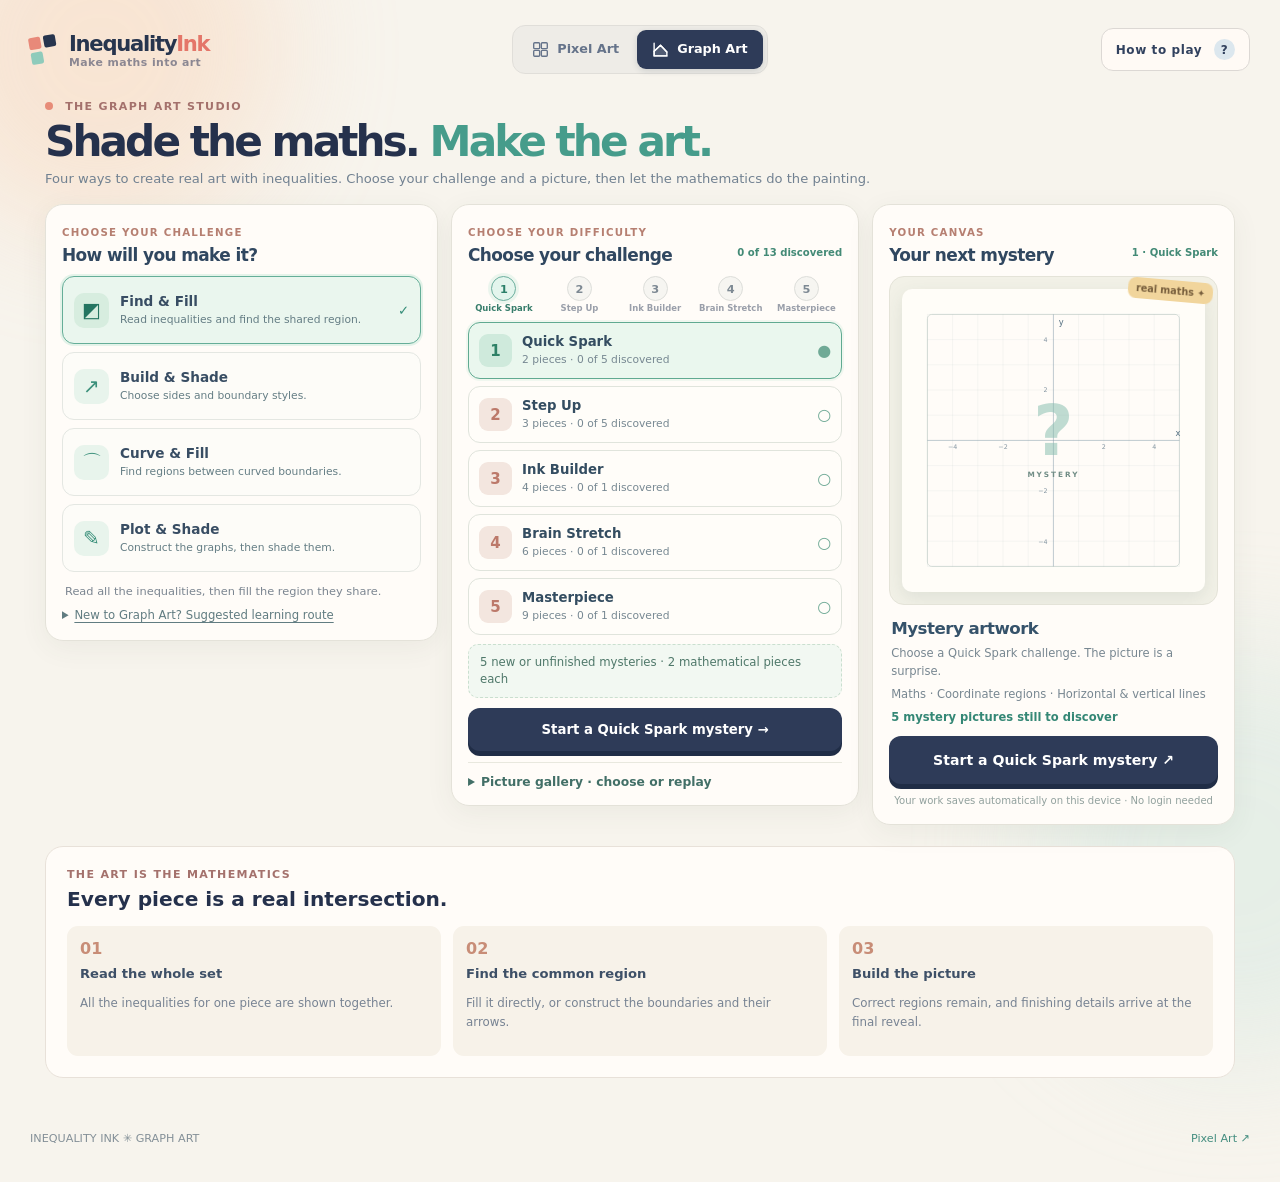
==== commit d0f7e590: "Refresh Graph Art script versions for expanded five-picture Step Up pools" ====
--- a/regions/index.html
+++ b/regions/index.html
@@ -12,7 +12,7 @@
   <link rel="stylesheet" href="../studio-design.css?v=pass3-v1" />
   <link rel="stylesheet" href="../help/how-to-play.css?v=guide-v1" />
   <script type="module" src="../help/how-to-play.mjs?v=guide-graph-tiers-v1"></script>
-  <script type="module" src="./regions-app.mjs?v=graph-quick-sparks-v1"></script>
+  <script type="module" src="./regions-app.mjs?v=graph-step-ups-v1"></script>
 </head>
 <body class="regions-page">
   <div class="ambient ambient-a" aria-hidden="true"></div>
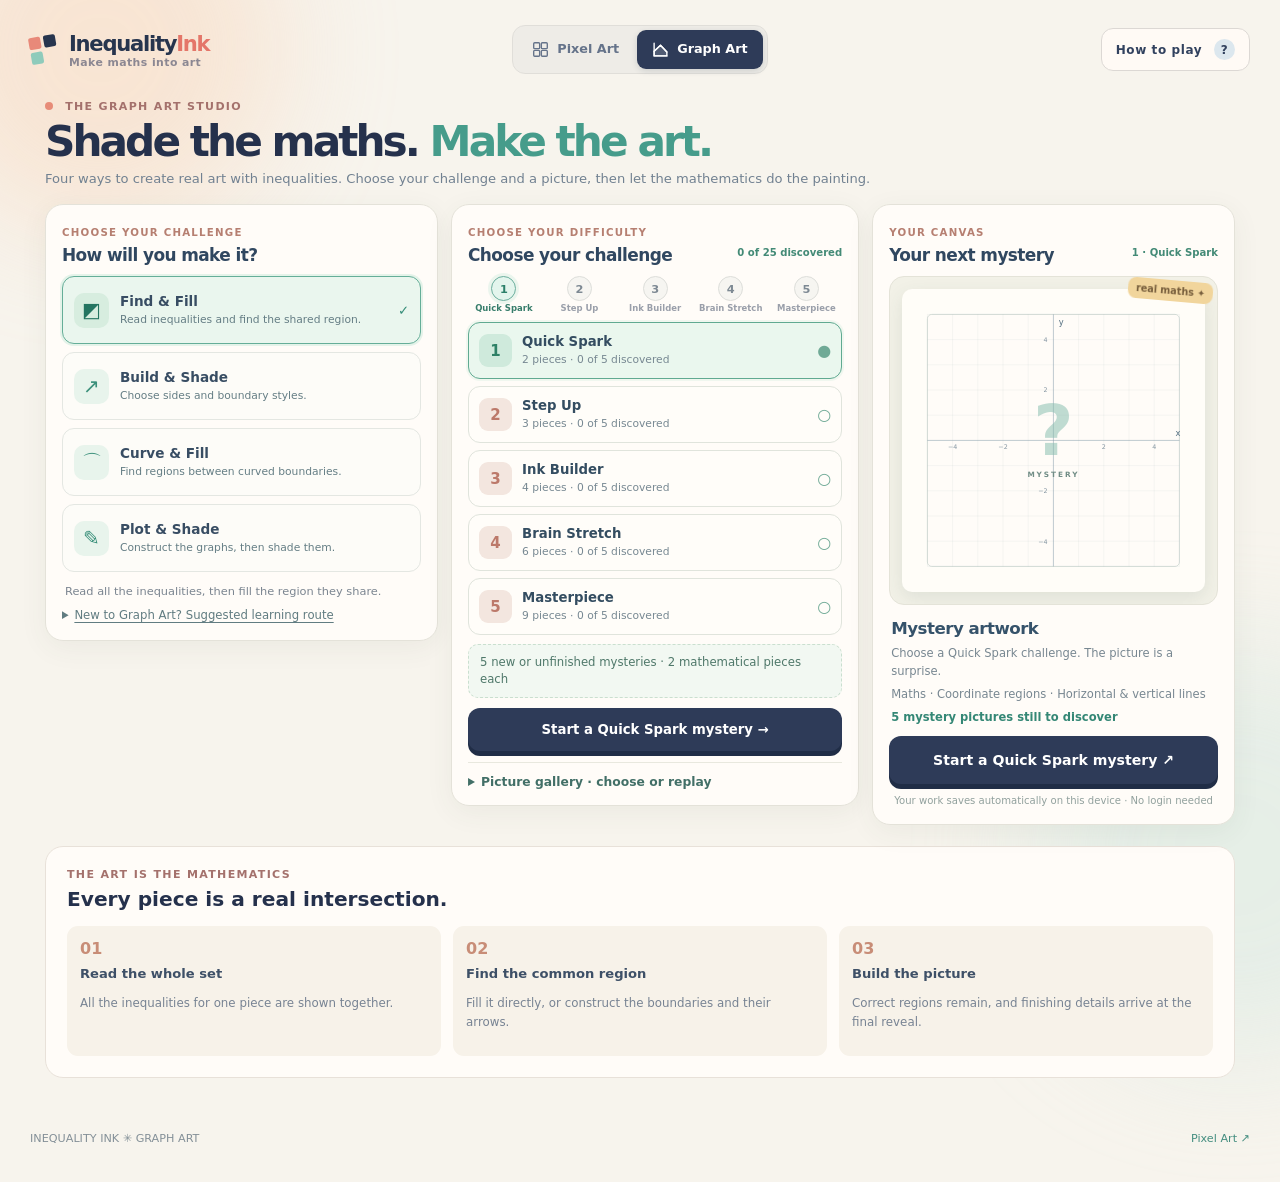
==== commit 8f01ab90: "Refresh all Graph Art module versions to serve new advanced picture galleries" ====
--- a/regions/index.html
+++ b/regions/index.html
@@ -12,7 +12,7 @@
   <link rel="stylesheet" href="../studio-design.css?v=pass3-v1" />
   <link rel="stylesheet" href="../help/how-to-play.css?v=guide-v1" />
   <script type="module" src="../help/how-to-play.mjs?v=guide-graph-tiers-v1"></script>
-  <script type="module" src="./regions-app.mjs?v=graph-step-ups-v1"></script>
+  <script type="module" src="./regions-app.mjs?v=graph-advanced-v1"></script>
 </head>
 <body class="regions-page">
   <div class="ambient ambient-a" aria-hidden="true"></div>
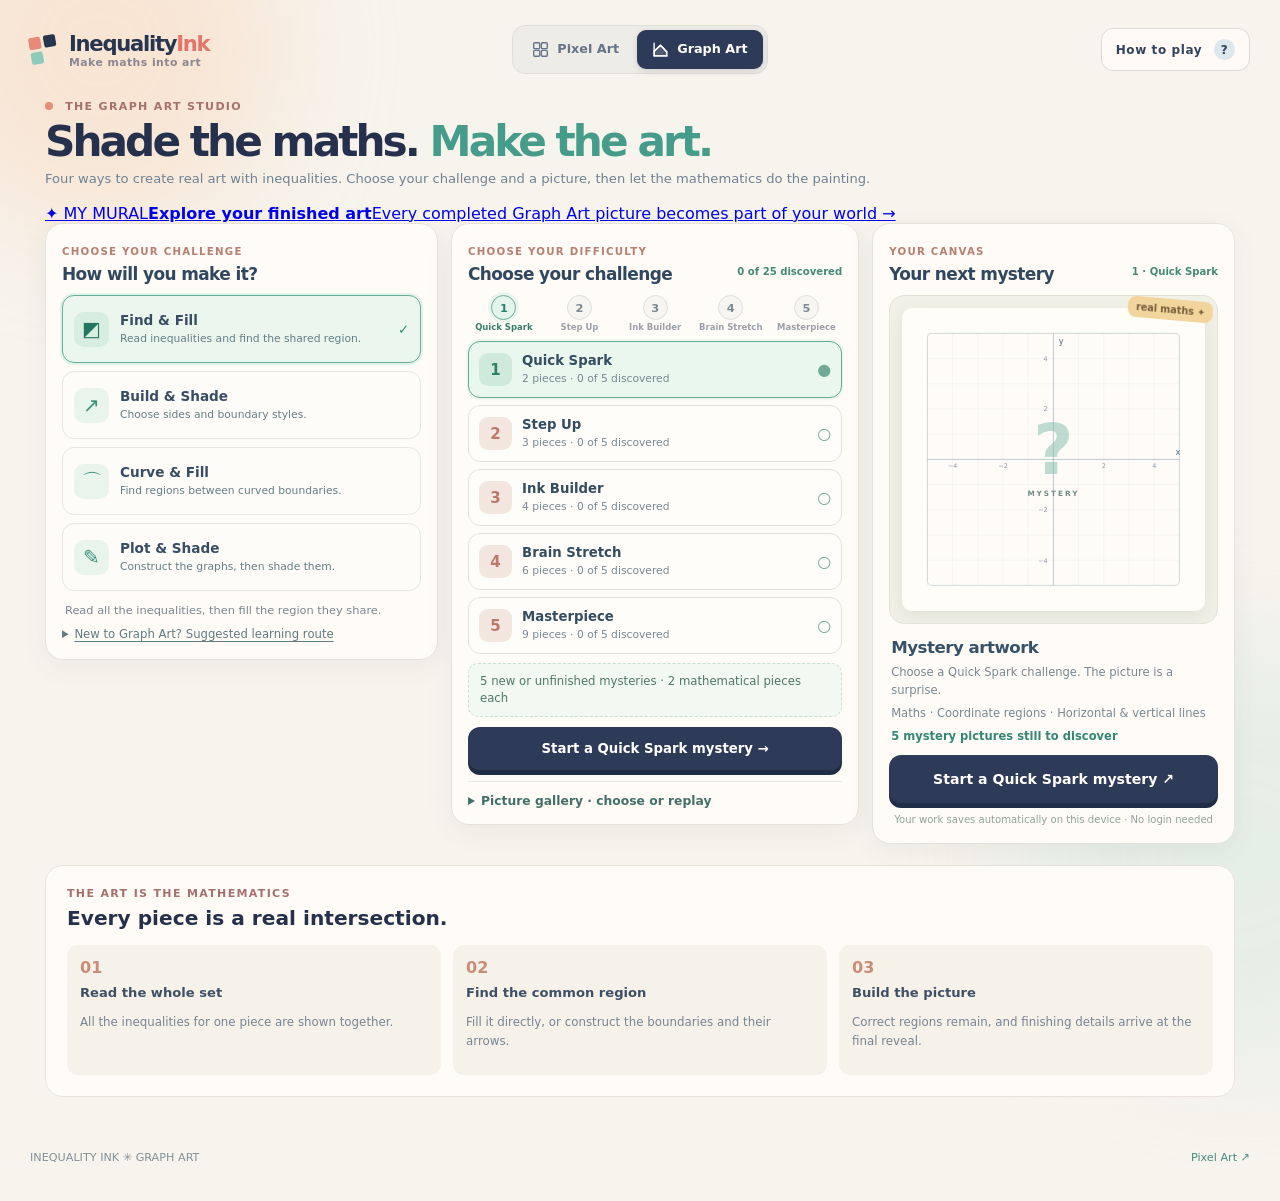
==== commit 70c1dd38: "Graph Art: connect mural navigation and durable completion rewards" ====
--- a/regions/index.html
+++ b/regions/index.html
@@ -8,7 +8,7 @@
   <title>Graph Art | Inequality Ink</title>
   <link rel="icon" href="data:image/svg+xml,%3Csvg xmlns='http://www.w3.org/2000/svg' viewBox='0 0 64 64'%3E%3Crect width='64' height='64' rx='14' fill='%232c3b57'/%3E%3Cpath d='M9 32 32 8 55 32 32 56Z' fill='%237cc2af'/%3E%3Cpath d='M9 32 32 8 32 32Z' fill='%23f6a17e'/%3E%3C/svg%3E" />
   <link rel="stylesheet" href="../styles.css?v=paint-desktop-v3" />
-  <link rel="stylesheet" href="./regions.css?v=difficulty-graph-v1" />
+  <link rel="stylesheet" href="./regions.css?v=graph-mural-v1" />
   <link rel="stylesheet" href="../studio-design.css?v=pass3-v1" />
   <link rel="stylesheet" href="../help/how-to-play.css?v=guide-v1" />
   <script type="module" src="../help/how-to-play.mjs?v=guide-graph-tiers-v1"></script>
@@ -28,6 +28,7 @@
           <a class="studio-tab" href="../"><span class="studio-icon" aria-hidden="true"><svg viewBox="0 0 20 20" fill="none"><rect x="2" y="2" width="7" height="7" rx="1.2"/><rect x="11" y="2" width="7" height="7" rx="1.2"/><rect x="2" y="11" width="7" height="7" rx="1.2"/><rect x="11" y="11" width="7" height="7" rx="1.2"/></svg></span><span>Pixel Art</span></a>
           <a class="studio-tab is-active" href="./" aria-current="page"><span class="studio-icon" aria-hidden="true"><svg viewBox="0 0 20 20" fill="none"><path d="M2.5 2.5v15h15"/><path d="m2.5 12 7.5-7 7.5 8v4.5h-15z" fill="currentColor" fill-opacity=".17"/><path d="m2.5 12 7.5-7 7.5 8" stroke-linejoin="round"/></svg></span><span>Graph Art</span></a>
         </nav>
+        <a class="top-button graph-mural-link" href="./graph-mural.html">✦ My mural</a>
         <button type="button" class="top-button graph-help-link" data-how-to-play>How to play <span aria-hidden="true">?</span></button>
       </div>
     </header>
@@ -40,6 +41,7 @@
           <p>Four ways to create real art with inequalities. Choose your challenge and a picture, then let the mathematics do the painting.</p>
         </div>
 
+        <a class="graph-mural-promo" href="./graph-mural.html"><span>✦ MY MURAL</span><strong>Explore your finished art</strong><span>Every completed Graph Art picture becomes part of your world →</span></a>
         <div class="graph-hub-workspace">
           <section class="graph-picker-modes graph-hub-modes" aria-labelledby="graphHubModeHeading">
             <div class="graph-hub-panel-heading">
@@ -216,6 +218,7 @@
         <div class="graph-summary-buttons">
           <button type="button" id="graphReplayReveal" class="button button-light">Watch reveal ✦</button>
           <button type="button" id="graphSavePicture" class="button button-light">Save picture ↓</button>
+          <a id="graphMuralLink" href="./graph-mural.html" class="button button-primary">View in my mural ✦</a>
           <button type="button" id="graphRestart" class="button button-light">Play again ↻</button>
           <button type="button" id="graphNextPicture" class="button button-primary">Another mystery →</button>
           <button type="button" id="graphChooseAgain" class="button button-light">Choose a challenge</button>
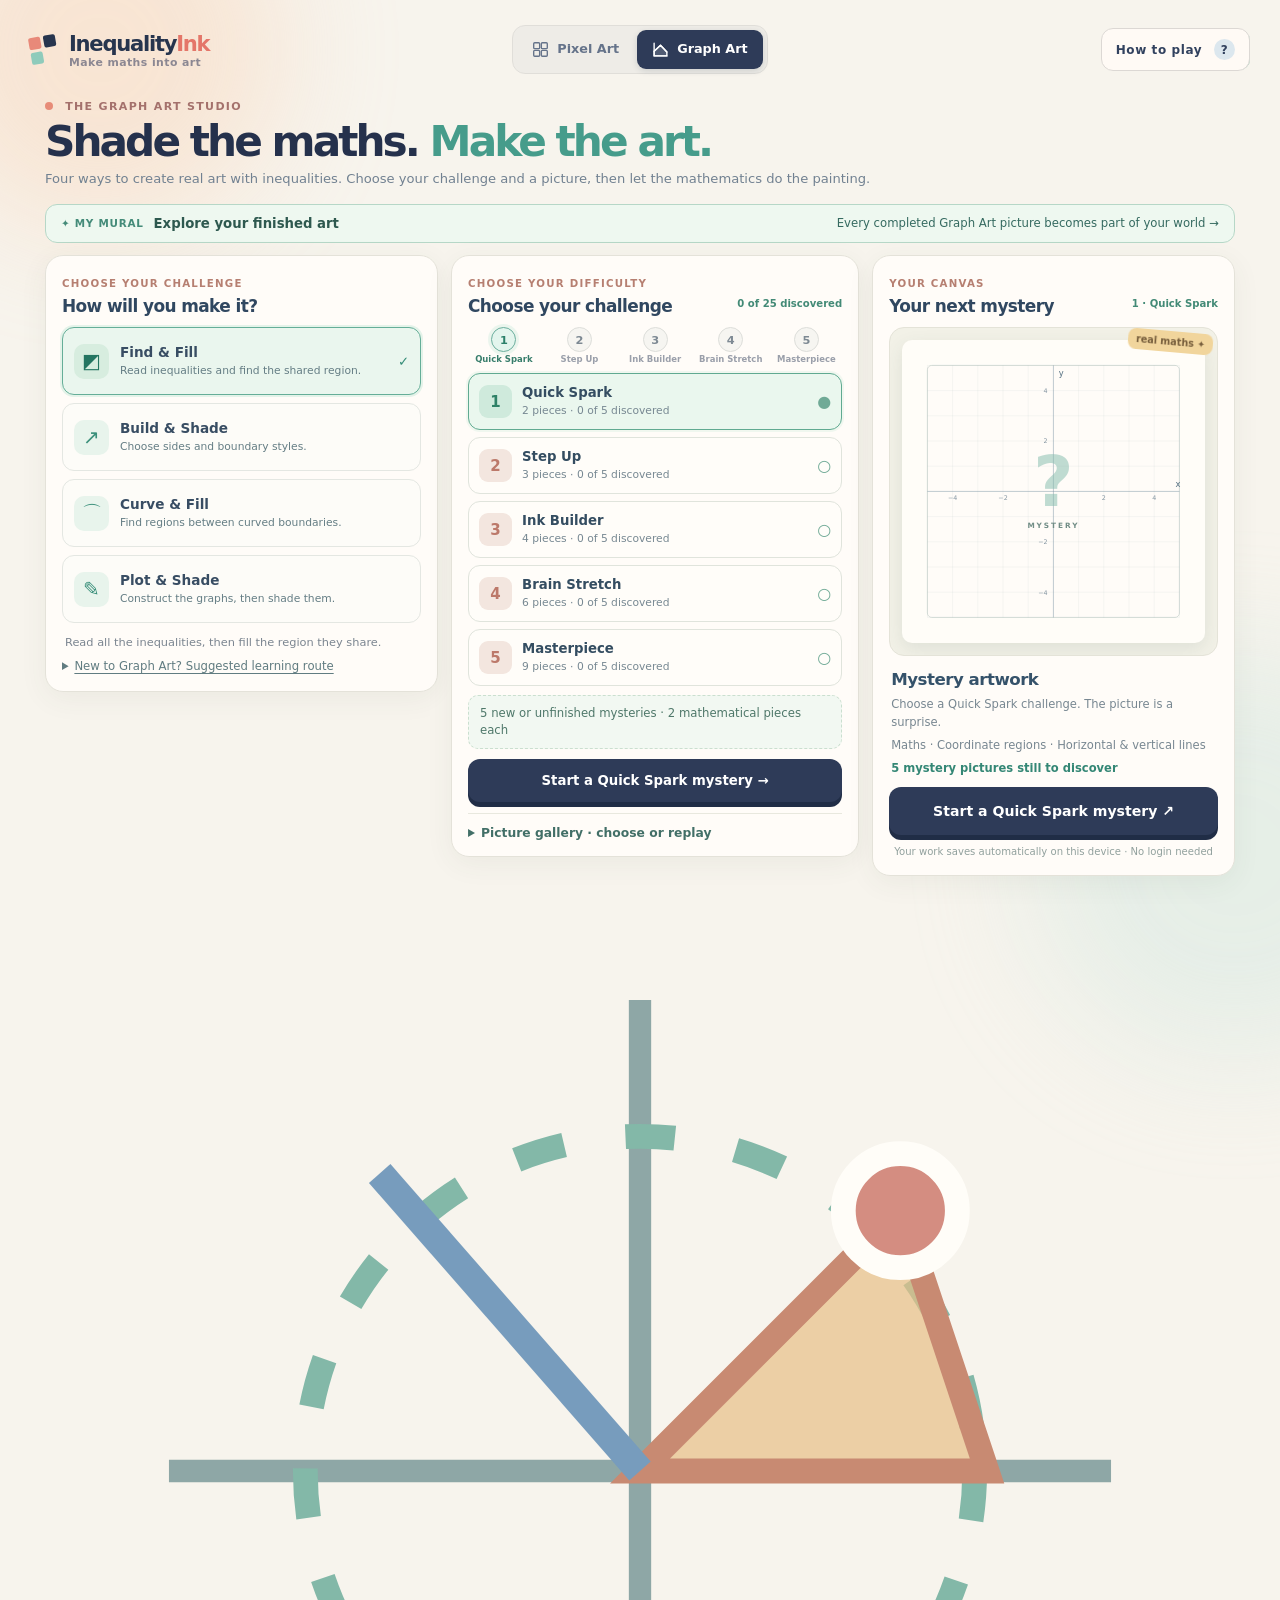
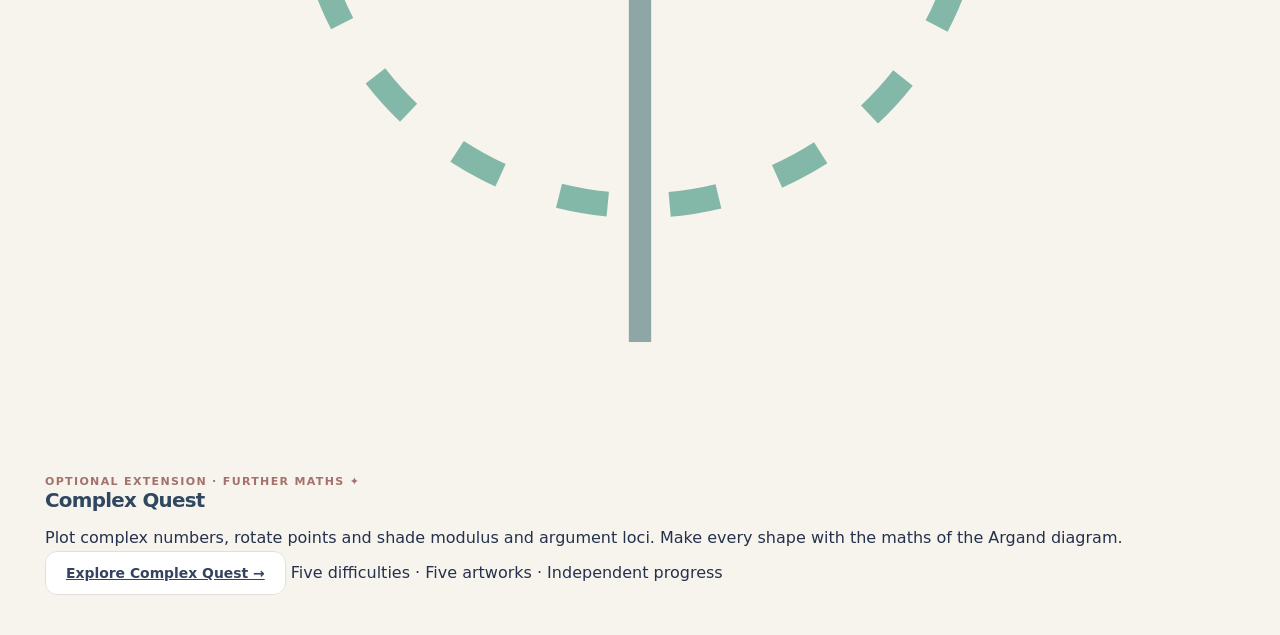
==== commit b0efaff1: "Graph Art: replace redundant bottom help and Pixel Art link with Complex Quest invitation" ====
--- a/regions/index.html
+++ b/regions/index.html
@@ -8,7 +8,7 @@
   <title>Graph Art | Inequality Ink</title>
   <link rel="icon" href="data:image/svg+xml,%3Csvg xmlns='http://www.w3.org/2000/svg' viewBox='0 0 64 64'%3E%3Crect width='64' height='64' rx='14' fill='%232c3b57'/%3E%3Cpath d='M9 32 32 8 55 32 32 56Z' fill='%237cc2af'/%3E%3Cpath d='M9 32 32 8 32 32Z' fill='%23f6a17e'/%3E%3C/svg%3E" />
   <link rel="stylesheet" href="../styles.css?v=paint-desktop-v3" />
-  <link rel="stylesheet" href="./regions.css?v=graph-mural-v1" />
+  <link rel="stylesheet" href="./regions.css?v=complex-quest-v1" />
   <link rel="stylesheet" href="../studio-design.css?v=pass3-v1" />
   <link rel="stylesheet" href="../help/how-to-play.css?v=guide-v1" />
   <script type="module" src="../help/how-to-play.mjs?v=guide-graph-tiers-v1"></script>
@@ -131,6 +131,26 @@
             <p class="graph-hub-reassurance">Your work saves automatically on this device · No login needed</p>
           </section>
         </div>
+        <section class="complex-invite" aria-labelledby="complexInviteTitle">
+          <div class="complex-invite-mark" aria-hidden="true">
+            <svg viewBox="0 0 96 96" fill="none">
+              <path d="M10 48H86M48 86V10" stroke="#8EA7A6" stroke-width="1.8"/>
+              <circle cx="48" cy="48" r="27" stroke="#83B8A8" stroke-width="2" stroke-dasharray="4 5"/>
+              <path d="M48 48L69 27L76 48Z" fill="#E7BF87" fill-opacity=".7" stroke="#C88A72" stroke-width="2"/>
+              <path d="M48 48L27 24" stroke="#779CBD" stroke-width="2.3"/>
+              <circle cx="69" cy="27" r="4.6" fill="#D48D81" stroke="#FFFDF8" stroke-width="2"/>
+            </svg>
+          </div>
+          <div class="complex-invite-copy">
+            <span class="eyebrow">OPTIONAL EXTENSION · FURTHER MATHS ✦</span>
+            <h2 id="complexInviteTitle">Complex Quest</h2>
+            <p>Plot complex numbers, rotate points and shade modulus and argument loci. Make every shape with the maths of the Argand diagram.</p>
+          </div>
+          <div class="complex-invite-actions">
+            <a class="button button-light" href="./complex.html">Explore Complex Quest →</a>
+            <span>Five difficulties · Five artworks · Independent progress</span>
+          </div>
+        </section>
       </section>
 
       <section id="graphPlay" class="graph-play" hidden aria-label="Graph Art activity">
@@ -225,17 +245,7 @@
         </div>
       </section>
 
-      <section id="how-graph-art-works" class="graph-how" aria-labelledby="graphHowTitle">
-        <div class="eyebrow">THE ART IS THE MATHEMATICS</div>
-        <h2 id="graphHowTitle">Every piece is a real intersection.</h2>
-        <div class="graph-how-grid">
-          <div><span>01</span><strong>Read the whole set</strong><p>All the inequalities for one piece are shown together.</p></div>
-          <div><span>02</span><strong>Find the common region</strong><p>Fill it directly, or construct the boundaries and their arrows.</p></div>
-          <div><span>03</span><strong>Build the picture</strong><p>Correct regions remain, and finishing details arrive at the final reveal.</p></div>
-        </div>
-      </section>
     </main>
-    <footer class="region-footer"><span>INEQUALITY INK ✳ GRAPH ART</span><a href="../">Pixel Art ↗</a></footer>
   </div>
 
   <dialog id="graphReveal" class="graph-reveal" aria-labelledby="graphRevealTitle" aria-describedby="graphRevealStatus">
--- a/styles.css
+++ b/styles.css
@@ -1580,3 +1580,62 @@
 #morePicturesSection .picture-picker{margin-top:9px}
 #morePicturesSection .picture-option{min-height:55px}
 @media(max-width:740px){.difficulty-card{min-height:59px}.mystery-decision{margin-bottom:15px}}
+
+
+/* Quadratic Quest · 25-picture, difficulty-first gallery.
+   Shared difficulty-card primitives keep visual language aligned with
+   Pixel Art and Graph Art while leaving maths controls untouched. */
+.quest-difficulty-choices{
+  display:grid;grid-template-columns:repeat(2,minmax(0,1fr));
+  gap:9px;margin:12px 0;
+}
+.quest-difficulty-card{min-width:0;min-height:80px;cursor:pointer}
+.quest-difficulty-card:last-child:nth-child(odd){grid-column:1/-1}
+.quest-difficulty-card .difficulty-copy small{font-size:.69rem;line-height:1.35}
+.quest-difficulty-card .difficulty-copy .quest-difficulty-progress{
+  color:#408777;font-size:.68rem;font-weight:800
+}
+.quest-difficulty-card.is-complete .difficulty-stamp{
+  background:#d9f1e3;color:#347d65
+}
+.quest-mystery-decision{
+  border-color:#c5ddce;background:#f0f8f2;
+  gap:16px;margin:12px 0;
+}
+.quest-mystery-decision>div:first-child{flex:1;min-width:0}
+.quest-mystery-decision #questSelectedTitle{font-size:1.01rem}
+.quest-mystery-decision #questSelectedSummary{line-height:1.5}
+.quest-mystery-decision #questTierStatus{
+  color:#408b76;font-weight:800;margin-top:8px
+}
+.quest-mystery-buttons{display:grid;gap:8px;min-width:220px}
+.quest-mystery-buttons .button{min-height:42px;font-size:.82rem}
+.quest-mystery-buttons .button:disabled{opacity:.62;cursor:default}
+.quest-mystery-buttons [hidden]{display:none!important}
+.quest-optional-gallery{
+  border:1px solid #dfe8df;background:#fcfdf9;
+  border-radius:12px;padding:11px 14px;margin-top:14px;
+}
+.quest-optional-gallery summary{
+  font-size:.81rem;font-weight:820;color:#367867;
+  cursor:pointer;list-style-position:inside;
+}
+.quest-optional-gallery>p{
+  font-size:.73rem;line-height:1.5;color:#70808b;
+  margin:9px 0 1px
+}
+.quest-optional-gallery .quest-picture-grid{margin:10px 0 0}
+.quest-picture-choice--complete{background:#f0f8f2}
+.quest-picture-choice--complete .quest-picture-number{
+  background:#d7eee2;color:#33846a
+}
+.quest-picture-choice--complete .quest-picture-status{color:#2f9577}
+@media(max-width:740px){
+  .quest-difficulty-choices{grid-template-columns:1fr;gap:8px}
+  .quest-difficulty-card:last-child:nth-child(odd){grid-column:auto}
+  .quest-difficulty-card{min-height:65px}
+  .quest-mystery-decision{align-items:stretch;gap:10px}
+  .quest-mystery-buttons{width:100%;min-width:0}
+  .quest-mystery-buttons .button{width:100%}
+  .quest-optional-gallery{padding:11px}
+}
--- a/regions/regions.css
+++ b/regions/regions.css
@@ -686,3 +686,23 @@
 @media(prefers-reduced-motion:reduce){
   .graph-difficulty-card{transition:none}
 }
+
+/* Shared Graph Art mural entry points: accessible without adding another hub panel. */
+.regions-page .graph-mural-link{display:inline-flex;align-items:center;justify-content:center;
+  text-decoration:none;white-space:nowrap;font-weight:800;font-size:.77rem;
+  color:#2e7867;background:#e8f6ee;border:1px solid #a8d0be;border-radius:10px;
+  min-height:40px;padding:9px 13px}
+.regions-page .graph-mural-link:hover{background:#d7f0e2;border-color:#75b49b}
+.graph-mural-promo{display:flex;align-items:center;gap:10px;margin:0 0 12px;
+  border-radius:12px;border:1px solid #b6d7c7;background:#eef8f0;
+  color:#356a60;text-decoration:none;padding:11px 15px;font-size:.73rem}
+.graph-mural-promo span:first-child{font-size:.65rem;color:#448b79;
+  font-weight:900;letter-spacing:.07em;white-space:nowrap}
+.graph-mural-promo strong{color:#2e594f;font-size:.83rem}
+.graph-mural-promo span:last-child{margin-left:auto}
+.graph-mural-promo:hover{background:#e0f2e8}
+@media(max-width:780px){
+ .regions-page .graph-mural-link{min-height:36px;font-size:.68rem;padding:8px 10px}
+ .graph-mural-promo{flex-wrap:wrap;gap:5px 9px;padding:9px 11px}
+ .graph-mural-promo span:last-child{flex-basis:100%;margin:0;font-size:.66rem}
+}
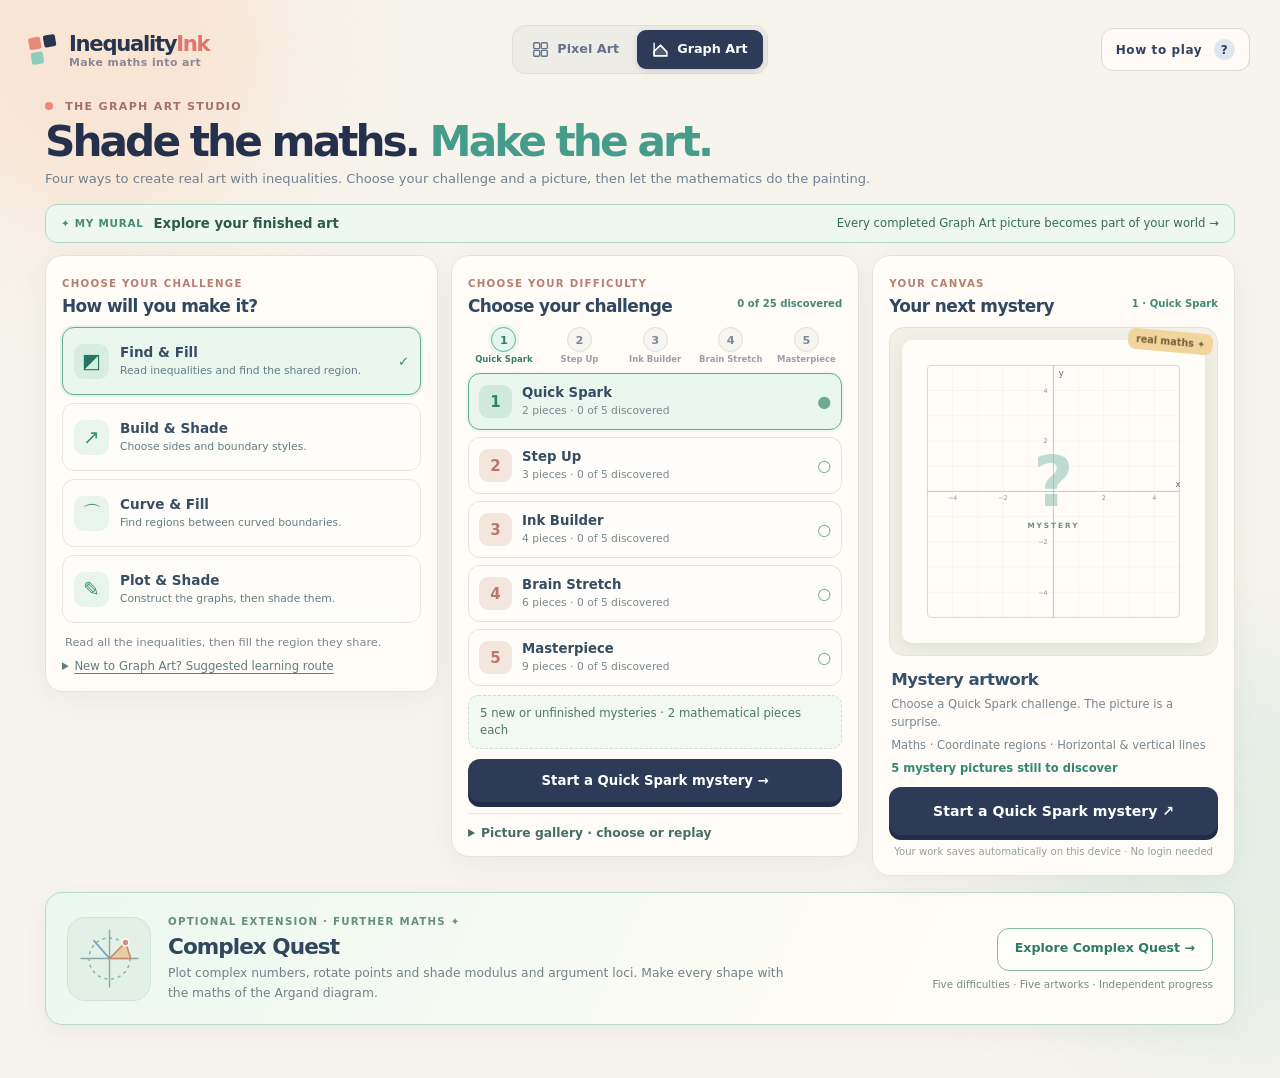
==== commit 4bd3b01d: "Complex Quest: document five challenges, validate modules in CI and refresh Graph Art cache" ====
--- a/regions/index.html
+++ b/regions/index.html
@@ -12,7 +12,7 @@
   <link rel="stylesheet" href="../studio-design.css?v=pass3-v1" />
   <link rel="stylesheet" href="../help/how-to-play.css?v=guide-v1" />
   <script type="module" src="../help/how-to-play.mjs?v=guide-graph-tiers-v1"></script>
-  <script type="module" src="./regions-app.mjs?v=graph-advanced-v1"></script>
+  <script type="module" src="./regions-app.mjs?v=complex-quest-v1"></script>
 </head>
 <body class="regions-page">
   <div class="ambient ambient-a" aria-hidden="true"></div>
--- a/regions/regions.css
+++ b/regions/regions.css
@@ -706,3 +706,51 @@
  .graph-mural-promo{flex-wrap:wrap;gap:5px 9px;padding:9px 11px}
  .graph-mural-promo span:last-child{flex-basis:100%;margin:0;font-size:.66rem}
 }
+
+
+/* Optional Complex Quest extension takes the place of the former redundant
+   three-card instruction panel, and only appears on the selection screen. */
+.complex-invite{
+  display:flex;align-items:center;gap:17px;margin:16px 0 0;
+  padding:17px 21px;border:1px solid #bdd8cd;border-radius:17px;
+  background:linear-gradient(115deg,#ebf8f0 0%,#fffcf5 75%);
+  box-shadow:0 8px 25px #40645610;
+}
+.complex-invite-mark{
+  flex:0 0 84px;width:84px;height:84px;border-radius:18px;
+  display:grid;place-items:center;background:#e2f0e6;
+  border:1px solid #cde5da;
+}
+.complex-invite-mark svg{width:73px;height:73px}
+.complex-invite-copy{flex:1;min-width:0}
+.complex-invite-copy .eyebrow{font-size:.64rem;color:#658f7f}
+.complex-invite-copy h2{
+  font-size:1.35rem;letter-spacing:-.045em;color:#30475d;margin:5px 0;
+}
+.complex-invite-copy p{
+  font-size:.77rem;color:#71818a;line-height:1.55;
+  margin:4px 0;max-width:630px;
+}
+.complex-invite-actions{
+  display:grid;justify-items:end;gap:7px;flex:0 0 auto;
+}
+.complex-invite-actions .button{
+  min-height:43px;text-decoration:none;font-size:.79rem;
+  font-weight:850;padding:11px 17px;border-color:#83b8a7;
+  color:#2e7a68;background:#fffef9;white-space:nowrap;
+}
+.complex-invite-actions .button:hover{
+  background:#d9f2e5;border-color:#62a78e;
+}
+.complex-invite-actions span{font-size:.65rem;color:#748d86;text-align:right}
+@media(max-width:780px){
+ .complex-invite{padding:14px;gap:11px;align-items:flex-start;flex-wrap:wrap}
+ .complex-invite-mark{width:55px;height:55px;flex-basis:55px;border-radius:12px}
+ .complex-invite-mark svg{width:50px;height:50px}
+ .complex-invite-copy{flex:1 1 calc(100% - 78px)}
+ .complex-invite-copy h2{font-size:1.14rem}
+ .complex-invite-copy p{font-size:.7rem}
+ .complex-invite-actions{flex:1 1 100%;display:flex;align-items:center;justify-content:space-between;gap:9px}
+ .complex-invite-actions .button{font-size:.72rem;min-height:39px}
+ .complex-invite-actions span{font-size:.61rem;max-width:150px}
+}
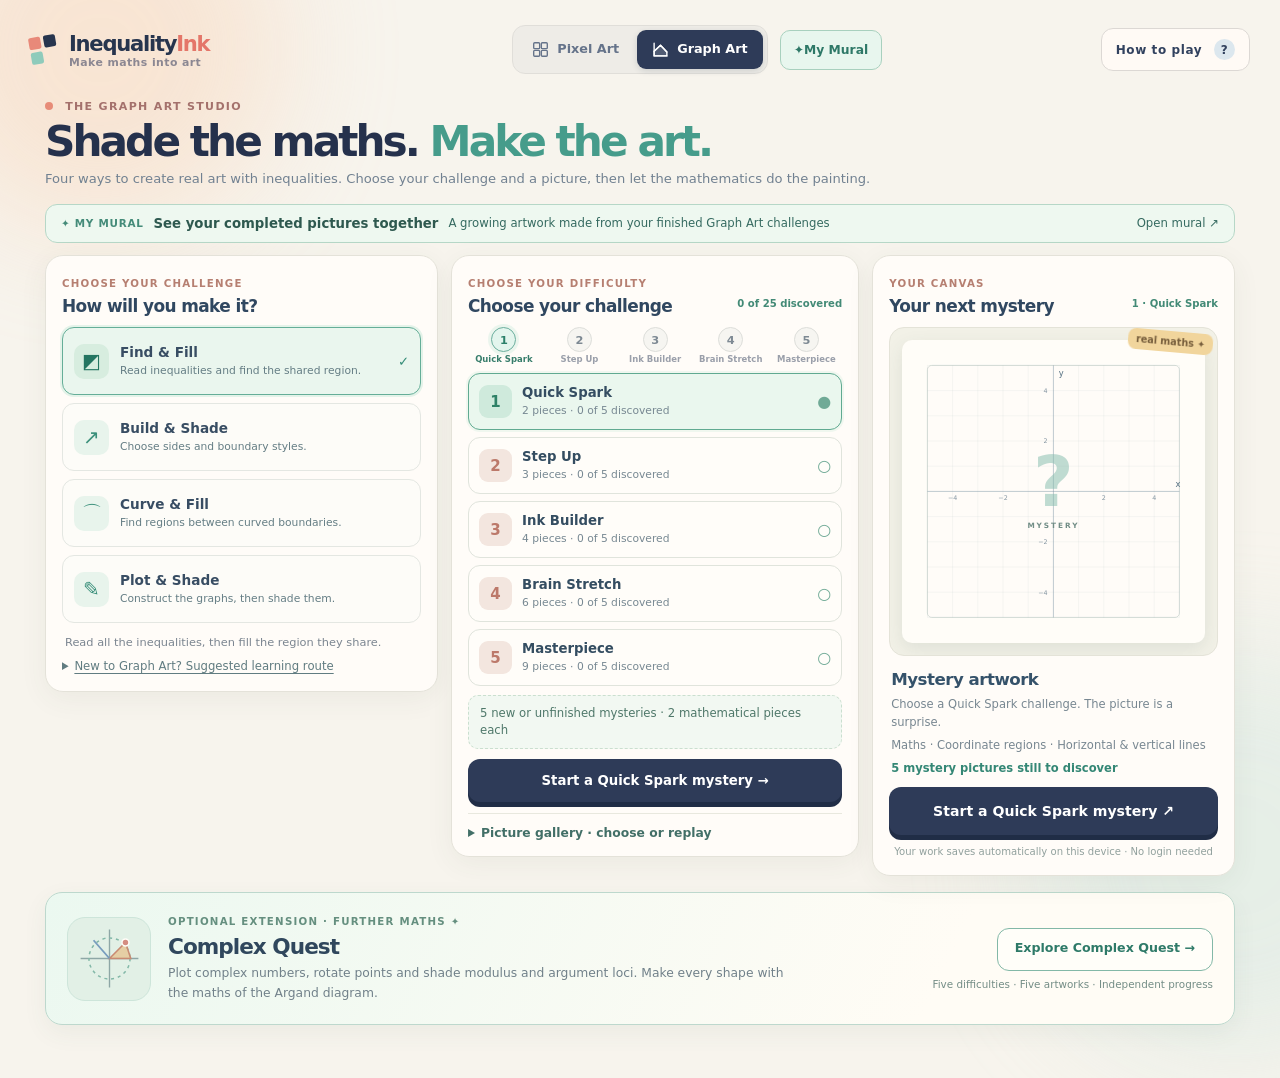
==== commit b53175a8: "Fix Graph Art My Mural header overlap and give collection an obvious open action" ====
--- a/regions/index.html
+++ b/regions/index.html
@@ -28,7 +28,7 @@
           <a class="studio-tab" href="../"><span class="studio-icon" aria-hidden="true"><svg viewBox="0 0 20 20" fill="none"><rect x="2" y="2" width="7" height="7" rx="1.2"/><rect x="11" y="2" width="7" height="7" rx="1.2"/><rect x="2" y="11" width="7" height="7" rx="1.2"/><rect x="11" y="11" width="7" height="7" rx="1.2"/></svg></span><span>Pixel Art</span></a>
           <a class="studio-tab is-active" href="./" aria-current="page"><span class="studio-icon" aria-hidden="true"><svg viewBox="0 0 20 20" fill="none"><path d="M2.5 2.5v15h15"/><path d="m2.5 12 7.5-7 7.5 8v4.5h-15z" fill="currentColor" fill-opacity=".17"/><path d="m2.5 12 7.5-7 7.5 8" stroke-linejoin="round"/></svg></span><span>Graph Art</span></a>
         </nav>
-        <a class="top-button graph-mural-link" href="./graph-mural.html">✦ My mural</a>
+        <a class="mural-nav-link graph-mural-link" href="./graph-mural.html" aria-label="Open My Mural: your completed Graph Art pictures"><span aria-hidden="true">✦</span><span class="mural-nav-label"> My Mural</span></a>
         <button type="button" class="top-button graph-help-link" data-how-to-play>How to play <span aria-hidden="true">?</span></button>
       </div>
     </header>
@@ -41,7 +41,7 @@
           <p>Four ways to create real art with inequalities. Choose your challenge and a picture, then let the mathematics do the painting.</p>
         </div>
 
-        <a class="graph-mural-promo" href="./graph-mural.html"><span>✦ MY MURAL</span><strong>Explore your finished art</strong><span>Every completed Graph Art picture becomes part of your world →</span></a>
+        <a class="graph-mural-promo" href="./graph-mural.html" aria-label="Open My Mural and explore your completed Graph Art pictures"><span class="graph-mural-promo-kicker">✦ MY MURAL</span><strong>See your completed pictures together</strong><span class="graph-mural-promo-detail">A growing artwork made from your finished Graph Art challenges</span><span class="graph-mural-promo-action">Open mural ↗</span></a>
         <div class="graph-hub-workspace">
           <section class="graph-picker-modes graph-hub-modes" aria-labelledby="graphHubModeHeading">
             <div class="graph-hub-panel-heading">
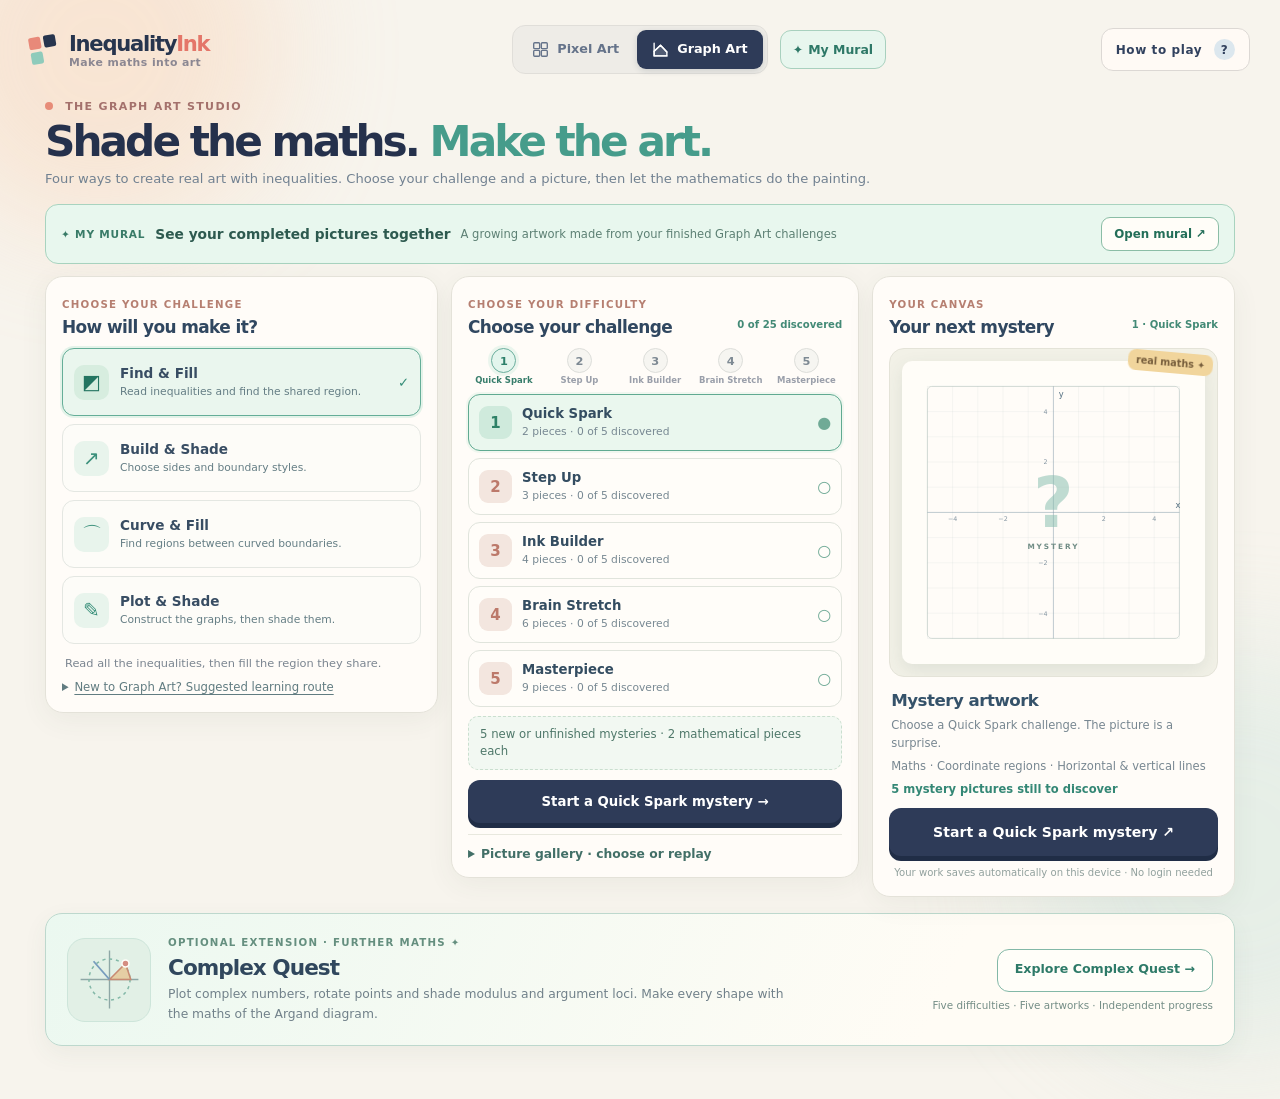
==== commit 22d2d4b8: "Refresh Graph Art stylesheet after fixing hidden My Mural navigation" ====
--- a/regions/index.html
+++ b/regions/index.html
@@ -8,7 +8,7 @@
   <title>Graph Art | Inequality Ink</title>
   <link rel="icon" href="data:image/svg+xml,%3Csvg xmlns='http://www.w3.org/2000/svg' viewBox='0 0 64 64'%3E%3Crect width='64' height='64' rx='14' fill='%232c3b57'/%3E%3Cpath d='M9 32 32 8 55 32 32 56Z' fill='%237cc2af'/%3E%3Cpath d='M9 32 32 8 32 32Z' fill='%23f6a17e'/%3E%3C/svg%3E" />
   <link rel="stylesheet" href="../styles.css?v=paint-desktop-v3" />
-  <link rel="stylesheet" href="./regions.css?v=complex-quest-v1" />
+  <link rel="stylesheet" href="./regions.css?v=graph-mural-nav-v2" />
   <link rel="stylesheet" href="../studio-design.css?v=pass3-v1" />
   <link rel="stylesheet" href="../help/how-to-play.css?v=guide-v1" />
   <script type="module" src="../help/how-to-play.mjs?v=guide-graph-tiers-v1"></script>
--- a/regions/regions.css
+++ b/regions/regions.css
@@ -687,24 +687,71 @@
   .graph-difficulty-card{transition:none}
 }
 
-/* Shared Graph Art mural entry points: accessible without adding another hub panel. */
-.regions-page .graph-mural-link{display:inline-flex;align-items:center;justify-content:center;
-  text-decoration:none;white-space:nowrap;font-weight:800;font-size:.77rem;
-  color:#2e7867;background:#e8f6ee;border:1px solid #a8d0be;border-radius:10px;
-  min-height:40px;padding:9px 13px}
-.regions-page .graph-mural-link:hover{background:#d7f0e2;border-color:#75b49b}
-.graph-mural-promo{display:flex;align-items:center;gap:10px;margin:0 0 12px;
-  border-radius:12px;border:1px solid #b6d7c7;background:#eef8f0;
-  color:#356a60;text-decoration:none;padding:11px 15px;font-size:.73rem}
-.graph-mural-promo span:first-child{font-size:.65rem;color:#448b79;
-  font-weight:900;letter-spacing:.07em;white-space:nowrap}
-.graph-mural-promo strong{color:#2e594f;font-size:.83rem}
-.graph-mural-promo span:last-child{margin-left:auto}
-.graph-mural-promo:hover{background:#e0f2e8}
+/* Graph Art My Mural navigation.
+   The shared desktop header places .top-button items in the rightmost
+   grid cell. My Mural MUST use the same separately positioned
+   .mural-nav-link pattern as Pixel Art, or How to play overlaps it. */
+.regions-page .graph-mural-link{
+  display:inline-flex;align-items:center;justify-content:center;gap:5px;
+  text-decoration:none;white-space:nowrap;font-weight:850;font-size:.78rem;
+  color:#2e7867;background:#e8f6ee;border:1px solid #a8d0be;
+  border-radius:11px;min-height:39px;padding:9px 12px;
+}
+.regions-page .graph-mural-link .mural-nav-label{
+  display:inline;white-space:nowrap;
+}
+.regions-page .graph-mural-link:hover{
+  color:#236450;background:#d7f0e2;border-color:#75b49b;
+}
+.regions-page .graph-mural-link:focus-visible,
+.regions-page .graph-mural-promo:focus-visible{
+  outline:3px solid #d89a6d;outline-offset:3px;
+}
+.graph-mural-promo{
+  display:flex;align-items:center;gap:10px;margin:0 0 12px;
+  border-radius:13px;border:1px solid #a8d3bf;background:#e8f7ee;
+  color:#356a60;text-decoration:none;padding:12px 15px;font-size:.74rem;
+  transition:background .15s,border-color .15s,box-shadow .15s;
+}
+.graph-mural-promo > .graph-mural-promo-kicker{
+  font-size:.66rem;color:#387b67;font-weight:900;
+  letter-spacing:.075em;white-space:nowrap;
+}
+.graph-mural-promo strong{color:#2d5a4f;font-size:.86rem;}
+.graph-mural-promo > .graph-mural-promo-detail{
+  color:#5d8074;font-size:.72rem;line-height:1.4;
+}
+.graph-mural-promo > .graph-mural-promo-action{
+  margin-left:auto;background:#fffdf8;border:1px solid #8bbda6;
+  border-radius:9px;padding:9px 12px;white-space:nowrap;
+  font-weight:850;color:#236e58;font-size:.74rem;
+}
+.graph-mural-promo:hover,.graph-mural-promo:focus-visible{
+  background:#dbf2e4;border-color:#7daf9c;
+  box-shadow:0 5px 14px #40776113;
+}
+.graph-mural-promo:hover .graph-mural-promo-action{
+  background:#f7fff9;border-color:#55947d;
+}
 @media(max-width:780px){
- .regions-page .graph-mural-link{min-height:36px;font-size:.68rem;padding:8px 10px}
- .graph-mural-promo{flex-wrap:wrap;gap:5px 9px;padding:9px 11px}
- .graph-mural-promo span:last-child{flex-basis:100%;margin:0;font-size:.66rem}
+  .regions-page .graph-mural-link{
+    min-height:36px;font-size:.72rem;padding:8px 11px;
+  }
+  .graph-mural-promo{flex-wrap:wrap;gap:6px 9px;padding:11px 12px;}
+  .graph-mural-promo > .graph-mural-promo-detail{
+    flex:1 1 100%;order:3;font-size:.67rem;
+  }
+  .graph-mural-promo > .graph-mural-promo-action{
+    order:2;margin-left:auto;padding:7px 10px;
+  }
+}
+@media(max-width:520px){
+  /* On narrow phones, retain full button labels rather than hiding
+     the destination behind an ambiguous star icon. */
+  .regions-page .top-actions{flex-wrap:wrap;}
+  .regions-page .studio-switch{flex:1 1 100%;width:100%;}
+  .regions-page .graph-mural-link,
+  .regions-page .graph-help-link{flex:1 1 0;justify-content:center;text-align:center;}
 }
 
 
